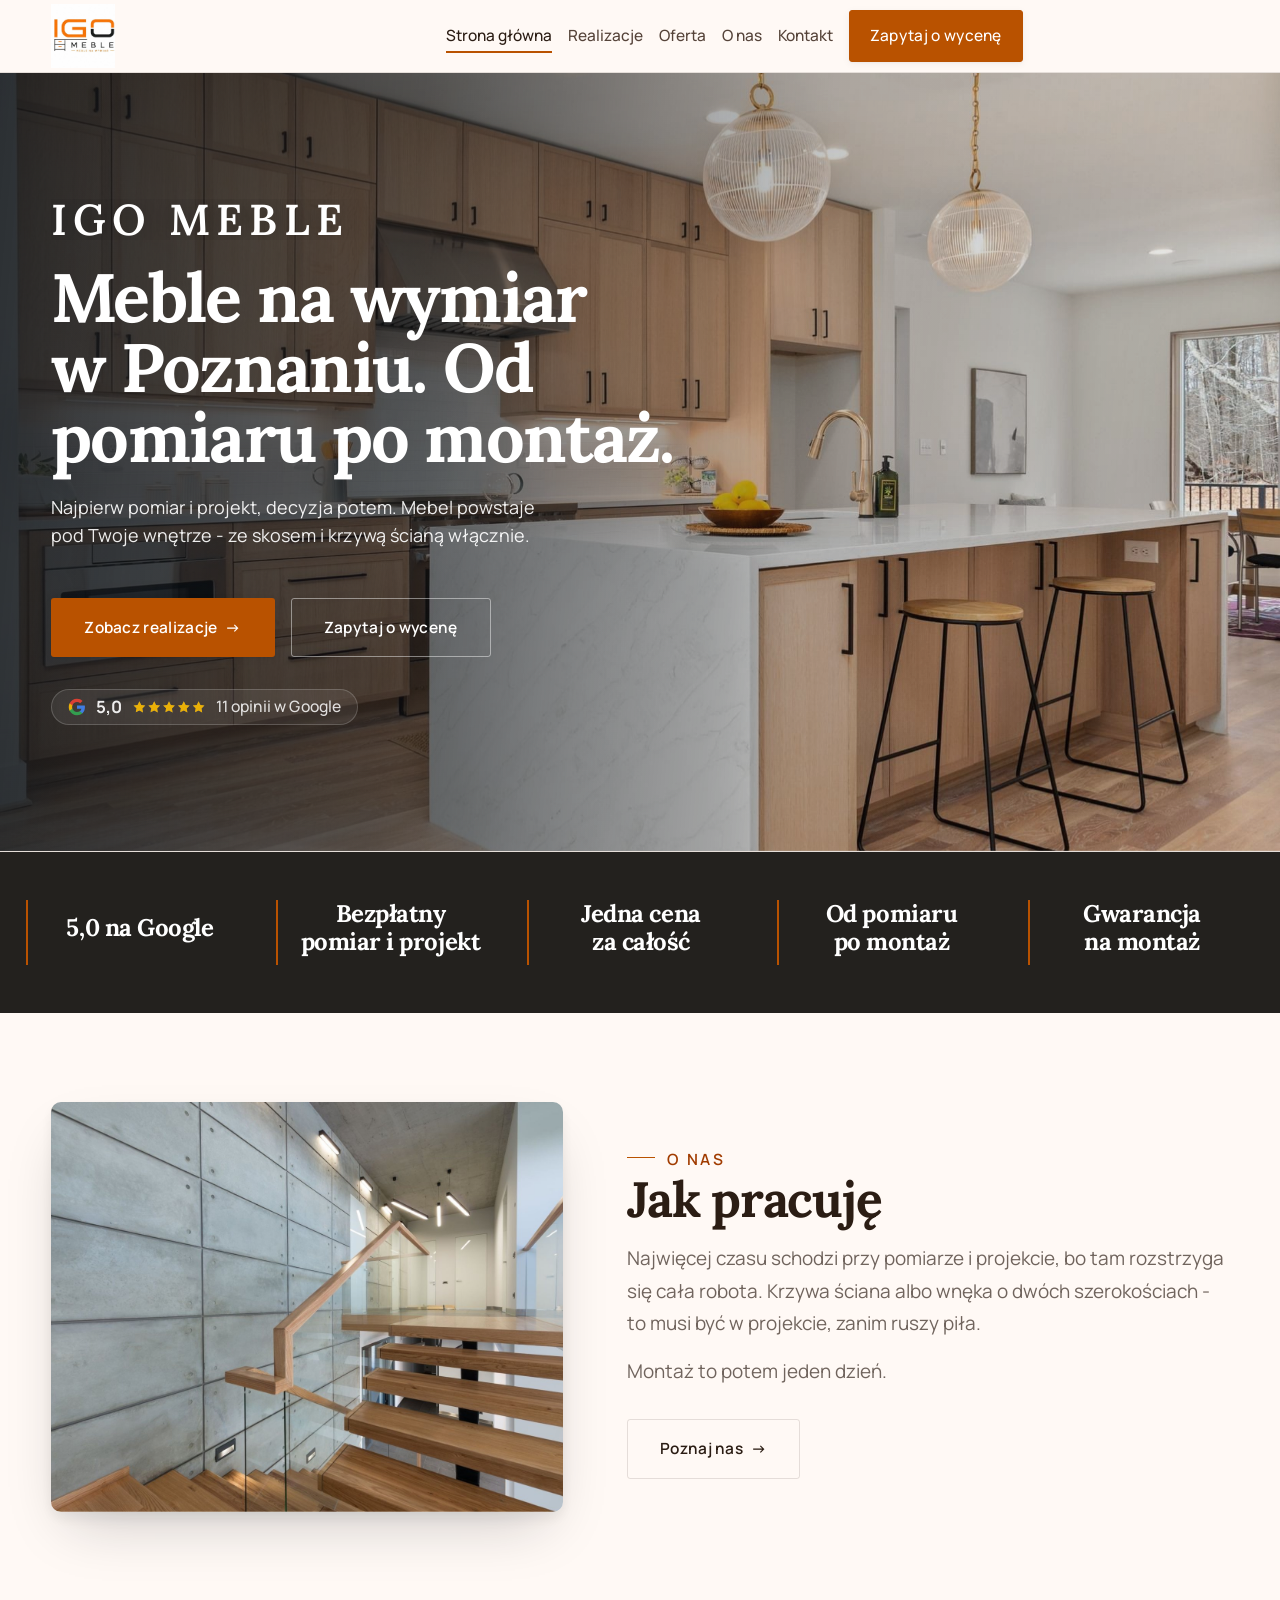
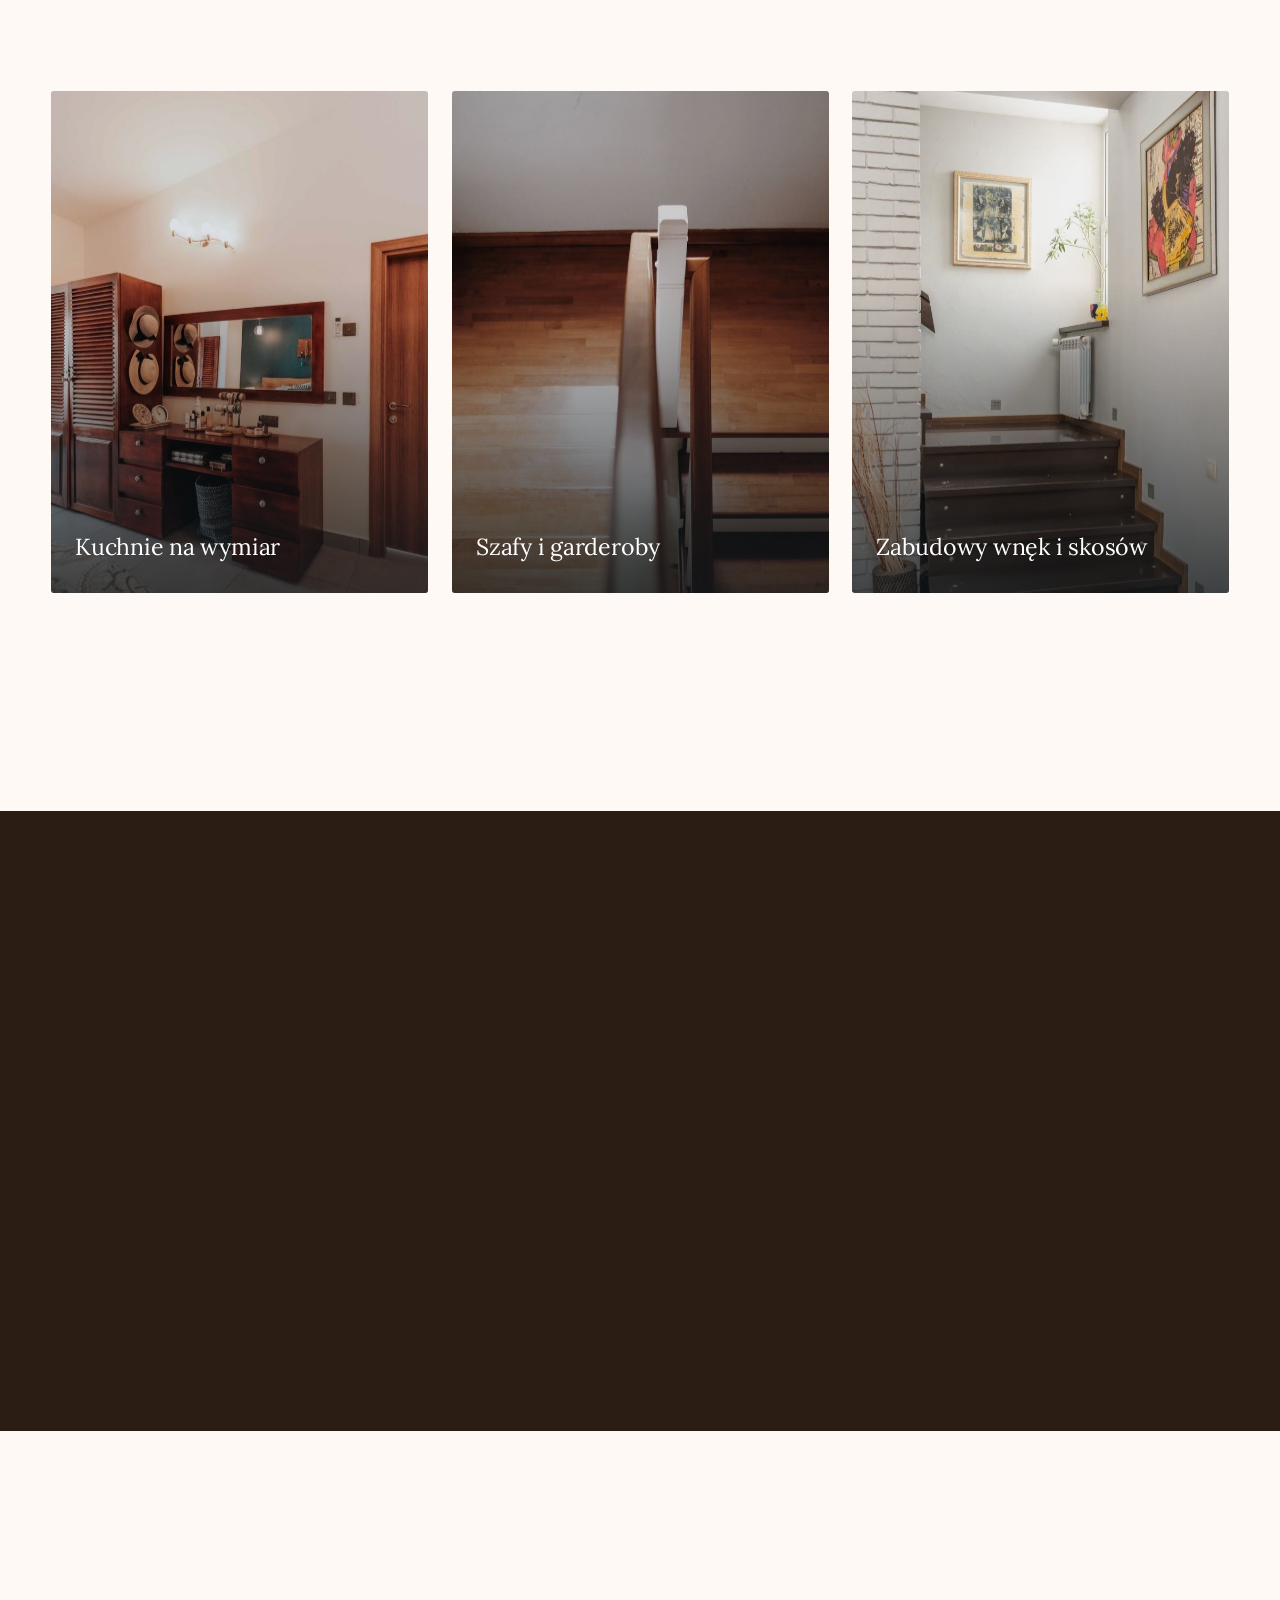
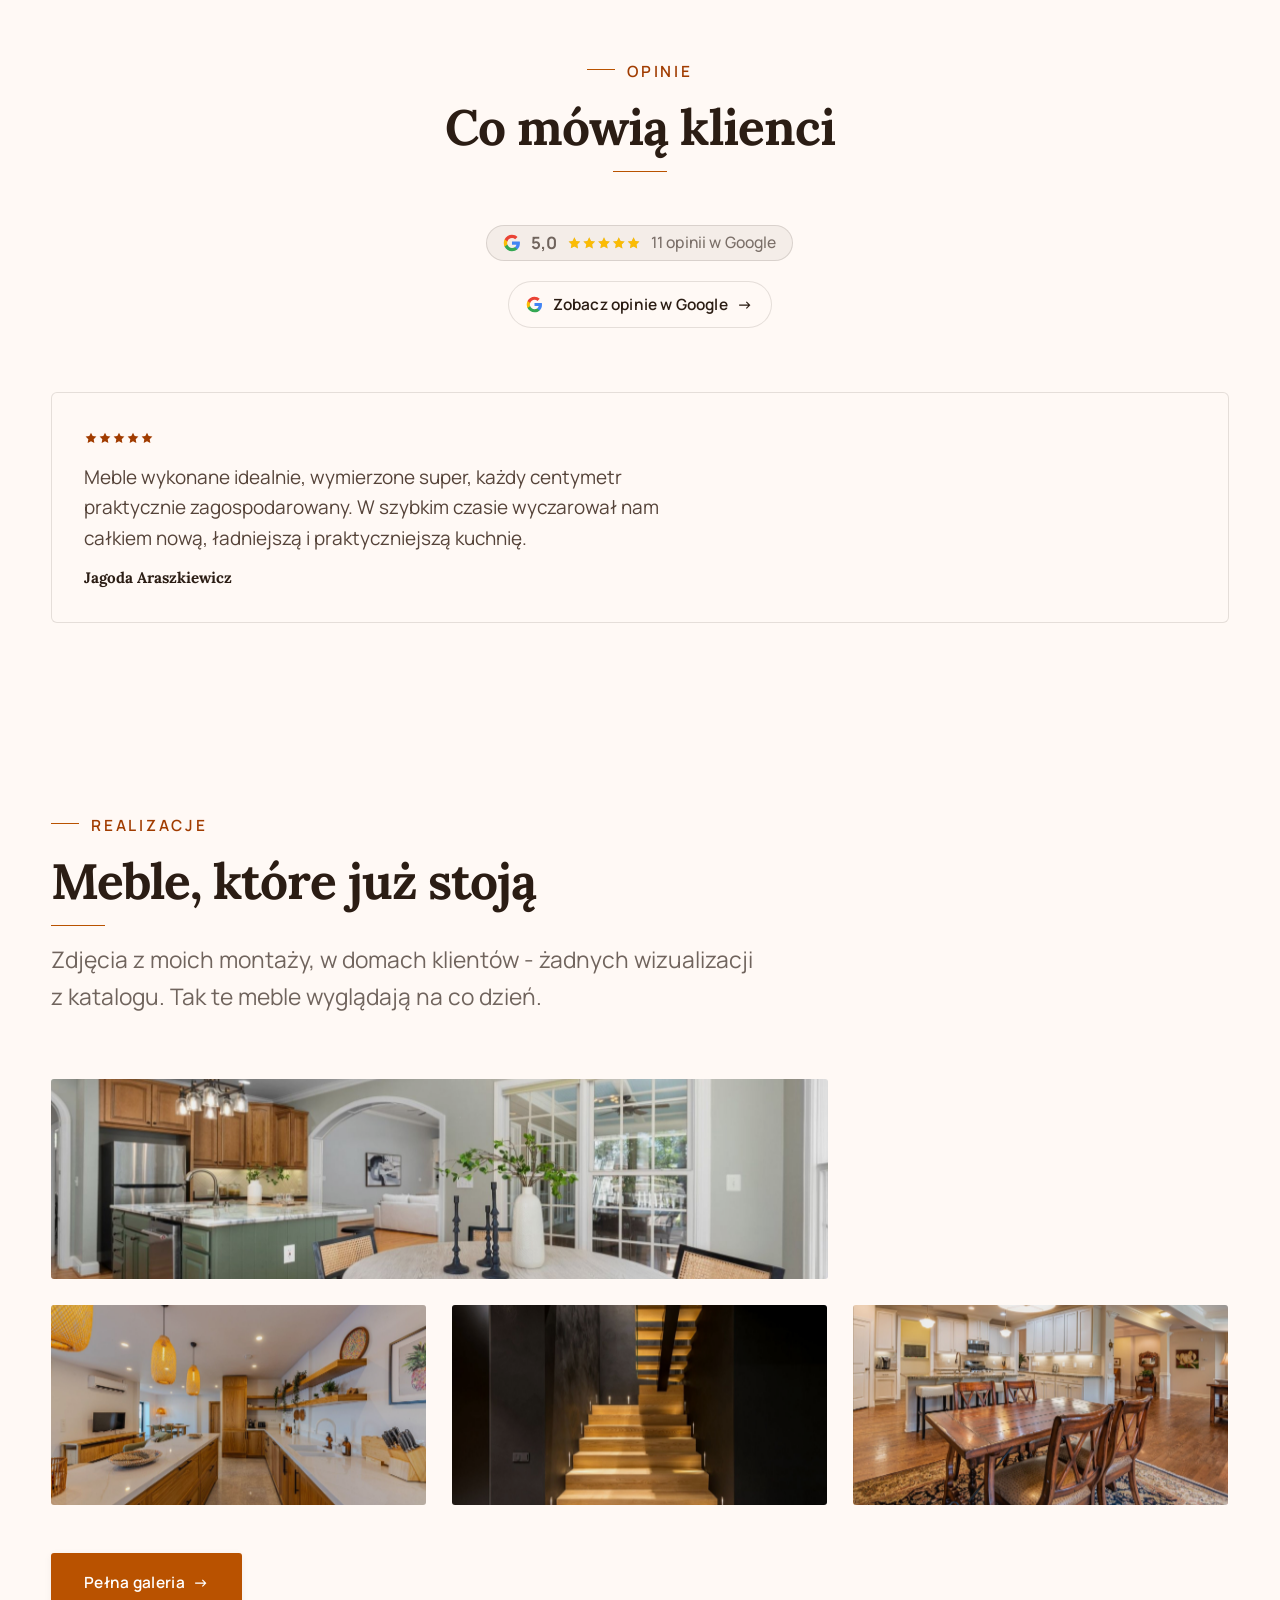
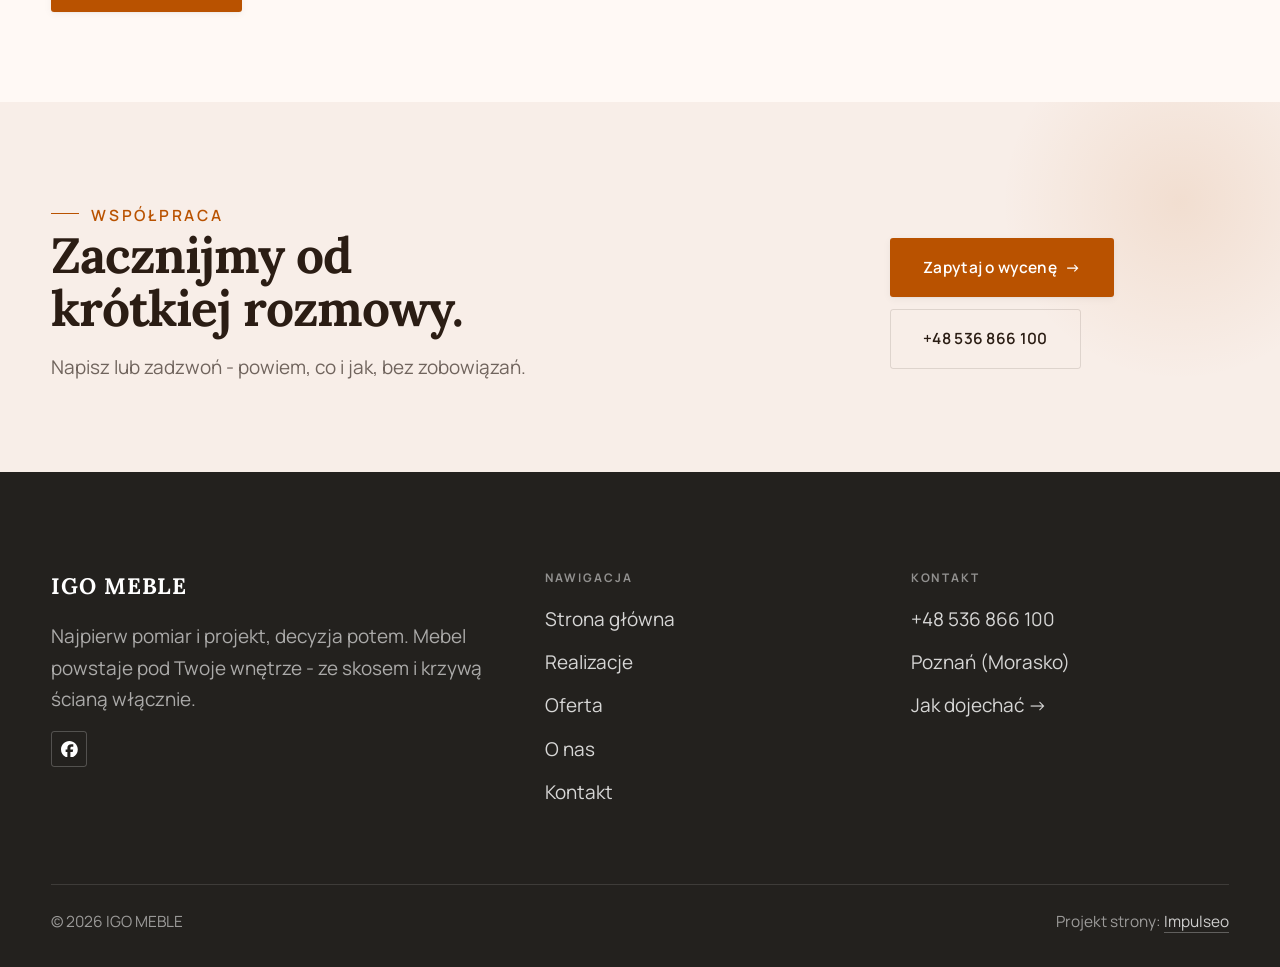
==== index.html @ de059fff "IGO MEBLE - demo strony" ====
<!DOCTYPE html>
<html lang="pl">
<head>
<meta charset="UTF-8">
<meta name="viewport" content="width=device-width, initial-scale=1.0">
<title>IGO MEBLE - stolarstwo i meble na wymiar</title>
<meta name="description" content="Meble na wymiar w Poznaniu: kuchnie, szafy i zabudowy pod Twoje wnętrze. Bezpłatny pomiar i projekt, jedna cena, montaż z gwarancją. Zadzwoń: +48 536 866 100.">
<link rel="canonical" href="https://kris20032.github.io/igo-meble/">
<meta name="robots" content="noindex, nofollow">
<meta property="og:type" content="website">
<meta property="og:locale" content="pl_PL">
<meta property="og:site_name" content="IGO MEBLE">
<meta property="og:title" content="IGO MEBLE - stolarstwo i meble na wymiar">
<meta property="og:description" content="Meble na wymiar w Poznaniu: kuchnie, szafy i zabudowy pod Twoje wnętrze. Bezpłatny pomiar i projekt, jedna cena, montaż z gwarancją. Zadzwoń: +48 536 866 100.">
<meta property="og:url" content="https://kris20032.github.io/igo-meble/">
<meta property="og:image" content="https://kris20032.github.io/igo-meble/img/og.jpg">
<meta property="og:image:width" content="1200">
<meta property="og:image:height" content="630">
<meta name="twitter:card" content="summary_large_image">
<script type="application/ld+json">{"@context": "https://schema.org", "@type": "HomeAndConstructionBusiness", "name": "IGO MEBLE", "url": "https://kris20032.github.io/igo-meble/", "telephone": "+48536866100", "image": "https://kris20032.github.io/igo-meble/img/og.jpg", "areaServed": "Poznań"}</script>
<link rel="preconnect" href="https://fonts.googleapis.com">
<link rel="preconnect" href="https://fonts.gstatic.com" crossorigin>
<link href="https://fonts.googleapis.com/css2?family=Lora:wght@500;600;700&family=Manrope:wght@400;500;600&display=swap" rel="stylesheet">
<link rel="stylesheet" href="assets/styles.css?v=eaff466c">
</head>
<body>

<header class="nav">
  <div class="wrap nav-inner">
    <a class="brand brand-has-logo" href="index.html"><img class="brand-logo" src="img/logo.jpg" alt="IGO MEBLE" width="713" height="720" decoding="async"></a>
    <nav class="nav-links">
      <a href="index.html" class="active" aria-current="page">Strona główna</a>
      <a href="realizacje.html">Realizacje</a>
      <a href="oferta.html">Oferta</a>
      <a href="o-nas.html">O nas</a>
      <a href="kontakt.html">Kontakt</a>
      <a href="kontakt.html" class="btn btn-accent">Zapytaj o wycenę</a>
    </nav>
    <button class="nav-toggle" aria-label="Menu"><span></span><span></span><span></span></button>
  </div>
</header>

<main>
<section class="hero-cine">
  <img src="img/hero.jpg" fetchpriority="high" data-rotate="img/g13.jpg|img/g14.jpg" alt="IGO MEBLE - Meble na wymiar w Poznaniu. Od pomiaru po montaż. " width="1880" height="1253">
  <div class="wrap">
    <div class="hero-copy">
      <div class="brandmark bm-l"><span class="bm-line"><span>IGO MEBLE</span></span></div>
      <h1>Meble na wymiar w Poznaniu. Od pomiaru po montaż. </h1>
      <p class="lead">Najpierw pomiar i projekt, decyzja potem. Mebel powstaje pod Twoje wnętrze - ze skosem i krzywą ścianą włącznie.</p>
      <div class="hero-actions">
        <a href="realizacje.html" class="btn btn-accent">Zobacz realizacje <span class="arr">→</span></a>
        <a href="kontakt.html" class="btn btn-ghost btn-on-dark">Zapytaj o wycenę</a>
      </div>
      <div style="margin-top:var(--space-6);color:#fff;font-weight:600;letter-spacing:.02em;opacity:.92"><span class="g-badge"><svg class="gb-ico" viewBox="0 0 24 24" width="18" height="18" aria-hidden="true"><path fill="#4285F4" d="M22.56 12.25c0-.78-.07-1.53-.2-2.25H12v4.26h5.92c-.26 1.37-1.04 2.53-2.21 3.31v2.77h3.57c2.08-1.92 3.28-4.74 3.28-8.09z"/><path fill="#34A853" d="M12 23c2.97 0 5.46-.98 7.28-2.66l-3.57-2.77c-.98.66-2.23 1.06-3.71 1.06-2.86 0-5.29-1.93-6.16-4.53H2.18v2.84C3.99 20.53 7.7 23 12 23z"/><path fill="#FBBC05" d="M5.84 14.09c-.22-.66-.35-1.36-.35-2.09s.13-1.43.35-2.09V7.07H2.18C1.43 8.55 1 10.22 1 12s.43 3.45 1.18 4.93l2.85-2.22.81-.62z"/><path fill="#EA4335" d="M12 5.38c1.62 0 3.06.56 4.21 1.64l3.15-3.15C17.45 2.09 14.97 1 12 1 7.7 1 3.99 3.47 2.18 7.07l3.66 2.84c.87-2.6 3.3-4.53 6.16-4.53z"/></svg><b class="gb-ocena">5,0</b><svg class="gb-stars" viewBox="0 0 90 18" width="74" height="14.8" aria-hidden="true"><g fill="currentColor" opacity=".26"><path transform="translate(0,0)" d="M9 1.6l2.2 4.46 4.92.72-3.56 3.47.84 4.9L9 12.74l-4.4 2.31.84-4.9L1.88 6.68l4.92-.72L9 1.6Z"/><path transform="translate(18,0)" d="M9 1.6l2.2 4.46 4.92.72-3.56 3.47.84 4.9L9 12.74l-4.4 2.31.84-4.9L1.88 6.68l4.92-.72L9 1.6Z"/><path transform="translate(36,0)" d="M9 1.6l2.2 4.46 4.92.72-3.56 3.47.84 4.9L9 12.74l-4.4 2.31.84-4.9L1.88 6.68l4.92-.72L9 1.6Z"/><path transform="translate(54,0)" d="M9 1.6l2.2 4.46 4.92.72-3.56 3.47.84 4.9L9 12.74l-4.4 2.31.84-4.9L1.88 6.68l4.92-.72L9 1.6Z"/><path transform="translate(72,0)" d="M9 1.6l2.2 4.46 4.92.72-3.56 3.47.84 4.9L9 12.74l-4.4 2.31.84-4.9L1.88 6.68l4.92-.72L9 1.6Z"/></g><clipPath id="gs1000"><rect x="0" y="0" width="90.0" height="18"/></clipPath><g fill="#FBBC04" clip-path="url(#gs1000)"><path transform="translate(0,0)" d="M9 1.6l2.2 4.46 4.92.72-3.56 3.47.84 4.9L9 12.74l-4.4 2.31.84-4.9L1.88 6.68l4.92-.72L9 1.6Z"/><path transform="translate(18,0)" d="M9 1.6l2.2 4.46 4.92.72-3.56 3.47.84 4.9L9 12.74l-4.4 2.31.84-4.9L1.88 6.68l4.92-.72L9 1.6Z"/><path transform="translate(36,0)" d="M9 1.6l2.2 4.46 4.92.72-3.56 3.47.84 4.9L9 12.74l-4.4 2.31.84-4.9L1.88 6.68l4.92-.72L9 1.6Z"/><path transform="translate(54,0)" d="M9 1.6l2.2 4.46 4.92.72-3.56 3.47.84 4.9L9 12.74l-4.4 2.31.84-4.9L1.88 6.68l4.92-.72L9 1.6Z"/><path transform="translate(72,0)" d="M9 1.6l2.2 4.46 4.92.72-3.56 3.47.84 4.9L9 12.74l-4.4 2.31.84-4.9L1.88 6.68l4.92-.72L9 1.6Z"/></g></svg><span class="gb-txt">11 opinii w Google</span></span></div>
    </div>
  </div>
</section>
<section class="strip n-5" style="padding-block:0">
  <div class="wrap">
    <div class="item reveal"><div class="k">5,0 na Google</div><div class="v"></div></div>
    <div class="item reveal"><div class="k">Bezpłatny pomiar i projekt</div><div class="v"></div></div>
    <div class="item reveal"><div class="k">Jedna cena za całość</div><div class="v"></div></div>
    <div class="item reveal"><div class="k">Od pomiaru po montaż</div><div class="v"></div></div>
    <div class="item reveal"><div class="k">Gwarancja na montaż</div><div class="v"></div></div>
  </div>
</section>
<section>
  <div class="wrap split">
    <div class="split-art reveal"><img src="img/g1.jpg" alt="IGO MEBLE - realizacja" loading="lazy" width="1600" height="1068" decoding="async"></div>
    <div class="split-copy reveal">
      <span class="eyebrow">O nas</span>
      <h2>Jak pracuję</h2>
      <p class="muted">Najwięcej czasu schodzi przy pomiarze i projekcie, bo tam rozstrzyga się cała robota. Krzywa ściana albo wnęka o dwóch szerokościach - to musi być w projekcie, zanim ruszy piła.</p>
      <p class="muted">Montaż to potem jeden dzień.</p>
      <a href="o-nas.html" class="btn btn-ghost">Poznaj nas <span class="arr">→</span></a>
    </div>
  </div>
</section>
<section class="gateways-band">
  <div class="wrap">
    <div class="gateways">
      <a href="oferta.html" class="gateway reveal"><img src="img/g2.jpg" alt="Kuchnie na wymiar" loading="lazy" width="1600" height="1067" decoding="async"><span class="g-ttl">Kuchnie na wymiar</span></a>
      <a href="oferta.html" class="gateway reveal"><img src="img/g3.jpg" alt="Szafy i garderoby" loading="lazy" width="1600" height="1066" decoding="async"><span class="g-ttl">Szafy i garderoby</span></a>
      <a href="oferta.html" class="gateway reveal"><img src="img/g4.jpg" alt="Zabudowy wnęk i skosów" loading="lazy" width="1600" height="1068" decoding="async"><span class="g-ttl">Zabudowy wnęk i skosów</span></a>
    </div>
  </div>
</section>
<section class="stopklatka" aria-hidden="true">
  <div class="stk-bg" style="background-image:url(img/g5.jpg)"></div>
</section>
<section class="opinie">
  <div class="wrap">
    <div class="head center reveal">
      <span class="eyebrow">Opinie</span>
      <h2>Co mówią klienci</h2>
    </div>
    <p class="op-meta reveal"><span class="g-badge"><svg class="gb-ico" viewBox="0 0 24 24" width="18" height="18" aria-hidden="true"><path fill="#4285F4" d="M22.56 12.25c0-.78-.07-1.53-.2-2.25H12v4.26h5.92c-.26 1.37-1.04 2.53-2.21 3.31v2.77h3.57c2.08-1.92 3.28-4.74 3.28-8.09z"/><path fill="#34A853" d="M12 23c2.97 0 5.46-.98 7.28-2.66l-3.57-2.77c-.98.66-2.23 1.06-3.71 1.06-2.86 0-5.29-1.93-6.16-4.53H2.18v2.84C3.99 20.53 7.7 23 12 23z"/><path fill="#FBBC05" d="M5.84 14.09c-.22-.66-.35-1.36-.35-2.09s.13-1.43.35-2.09V7.07H2.18C1.43 8.55 1 10.22 1 12s.43 3.45 1.18 4.93l2.85-2.22.81-.62z"/><path fill="#EA4335" d="M12 5.38c1.62 0 3.06.56 4.21 1.64l3.15-3.15C17.45 2.09 14.97 1 12 1 7.7 1 3.99 3.47 2.18 7.07l3.66 2.84c.87-2.6 3.3-4.53 6.16-4.53z"/></svg><b class="gb-ocena">5,0</b><svg class="gb-stars" viewBox="0 0 90 18" width="74" height="14.8" aria-hidden="true"><g fill="currentColor" opacity=".26"><path transform="translate(0,0)" d="M9 1.6l2.2 4.46 4.92.72-3.56 3.47.84 4.9L9 12.74l-4.4 2.31.84-4.9L1.88 6.68l4.92-.72L9 1.6Z"/><path transform="translate(18,0)" d="M9 1.6l2.2 4.46 4.92.72-3.56 3.47.84 4.9L9 12.74l-4.4 2.31.84-4.9L1.88 6.68l4.92-.72L9 1.6Z"/><path transform="translate(36,0)" d="M9 1.6l2.2 4.46 4.92.72-3.56 3.47.84 4.9L9 12.74l-4.4 2.31.84-4.9L1.88 6.68l4.92-.72L9 1.6Z"/><path transform="translate(54,0)" d="M9 1.6l2.2 4.46 4.92.72-3.56 3.47.84 4.9L9 12.74l-4.4 2.31.84-4.9L1.88 6.68l4.92-.72L9 1.6Z"/><path transform="translate(72,0)" d="M9 1.6l2.2 4.46 4.92.72-3.56 3.47.84 4.9L9 12.74l-4.4 2.31.84-4.9L1.88 6.68l4.92-.72L9 1.6Z"/></g><clipPath id="gs1000"><rect x="0" y="0" width="90.0" height="18"/></clipPath><g fill="#FBBC04" clip-path="url(#gs1000)"><path transform="translate(0,0)" d="M9 1.6l2.2 4.46 4.92.72-3.56 3.47.84 4.9L9 12.74l-4.4 2.31.84-4.9L1.88 6.68l4.92-.72L9 1.6Z"/><path transform="translate(18,0)" d="M9 1.6l2.2 4.46 4.92.72-3.56 3.47.84 4.9L9 12.74l-4.4 2.31.84-4.9L1.88 6.68l4.92-.72L9 1.6Z"/><path transform="translate(36,0)" d="M9 1.6l2.2 4.46 4.92.72-3.56 3.47.84 4.9L9 12.74l-4.4 2.31.84-4.9L1.88 6.68l4.92-.72L9 1.6Z"/><path transform="translate(54,0)" d="M9 1.6l2.2 4.46 4.92.72-3.56 3.47.84 4.9L9 12.74l-4.4 2.31.84-4.9L1.88 6.68l4.92-.72L9 1.6Z"/><path transform="translate(72,0)" d="M9 1.6l2.2 4.46 4.92.72-3.56 3.47.84 4.9L9 12.74l-4.4 2.31.84-4.9L1.88 6.68l4.92-.72L9 1.6Z"/></g></svg><span class="gb-txt">11 opinii w Google</span></span></p>
    <p class="op-meta reveal"><a class="op-google" href="https://maps.google.com/?cid=7814361451838153929" target="_blank" rel="noopener"><svg class="op-g-ico" viewBox="0 0 24 24" width="17" height="17" aria-hidden="true"><path fill="#4285F4" d="M22.56 12.25c0-.78-.07-1.53-.2-2.25H12v4.26h5.92c-.26 1.37-1.04 2.53-2.21 3.31v2.77h3.57c2.08-1.92 3.28-4.74 3.28-8.09z"/><path fill="#34A853" d="M12 23c2.97 0 5.46-.98 7.28-2.66l-3.57-2.77c-.98.66-2.23 1.06-3.71 1.06-2.86 0-5.29-1.93-6.16-4.53H2.18v2.84C3.99 20.53 7.7 23 12 23z"/><path fill="#FBBC05" d="M5.84 14.09c-.22-.66-.35-1.36-.35-2.09s.13-1.43.35-2.09V7.07H2.18C1.43 8.55 1 10.22 1 12s.43 3.45 1.18 4.93l2.85-2.22.81-.62z"/><path fill="#EA4335" d="M12 5.38c1.62 0 3.06.56 4.21 1.64l3.15-3.15C17.45 2.09 14.97 1 12 1 7.7 1 3.99 3.47 2.18 7.07l3.66 2.84c.87-2.6 3.3-4.53 6.16-4.53z"/></svg><span>Zobacz opinie w Google</span><span class="arr">→</span></a></p>
    <div class="opinie-grid">
      <figure class="op-card reveal"><span class="op-star"><svg class="ico-star" width="14" height="14" viewBox="0 0 24 24" style="vertical-align:-2px" aria-hidden="true"><path d="M12 2.8l2.85 5.8 6.4.93-4.63 4.5 1.1 6.37L12 17.4l-5.72 3 1.1-6.37-4.63-4.5 6.4-.93L12 2.8Z" fill="currentColor"/></svg><svg class="ico-star" width="14" height="14" viewBox="0 0 24 24" style="vertical-align:-2px" aria-hidden="true"><path d="M12 2.8l2.85 5.8 6.4.93-4.63 4.5 1.1 6.37L12 17.4l-5.72 3 1.1-6.37-4.63-4.5 6.4-.93L12 2.8Z" fill="currentColor"/></svg><svg class="ico-star" width="14" height="14" viewBox="0 0 24 24" style="vertical-align:-2px" aria-hidden="true"><path d="M12 2.8l2.85 5.8 6.4.93-4.63 4.5 1.1 6.37L12 17.4l-5.72 3 1.1-6.37-4.63-4.5 6.4-.93L12 2.8Z" fill="currentColor"/></svg><svg class="ico-star" width="14" height="14" viewBox="0 0 24 24" style="vertical-align:-2px" aria-hidden="true"><path d="M12 2.8l2.85 5.8 6.4.93-4.63 4.5 1.1 6.37L12 17.4l-5.72 3 1.1-6.37-4.63-4.5 6.4-.93L12 2.8Z" fill="currentColor"/></svg><svg class="ico-star" width="14" height="14" viewBox="0 0 24 24" style="vertical-align:-2px" aria-hidden="true"><path d="M12 2.8l2.85 5.8 6.4.93-4.63 4.5 1.1 6.37L12 17.4l-5.72 3 1.1-6.37-4.63-4.5 6.4-.93L12 2.8Z" fill="currentColor"/></svg></span><blockquote>Meble wykonane idealnie, wymierzone super, każdy centymetr praktycznie zagospodarowany. W szybkim czasie wyczarował nam całkiem nową, ładniejszą i praktyczniejszą kuchnię.</blockquote><span class="op-autor">Jagoda Araszkiewicz</span></figure>
    </div>
  </div>
</section>
<section>
  <div class="wrap">
    <div class="head reveal">
      <span class="eyebrow">Realizacje</span>
      <h2>Meble, które już stoją</h2>
      <p>Zdjęcia z moich montaży, w domach klientów - żadnych wizualizacji z katalogu. Tak te meble wyglądają na co dzień.</p>
    </div>
    <div class="gallery">
      <div class="tile t-two3 reveal"><img src="img/g6.jpg" alt="IGO MEBLE" loading="lazy" width="1600" height="1066" decoding="async"></div>
      <div class="tile t-third reveal"><img src="img/g7.jpg" alt="IGO MEBLE" loading="lazy" width="1600" height="1068" decoding="async"></div>
      <div class="tile t-third reveal"><img src="img/g8.jpg" alt="IGO MEBLE" loading="lazy" width="1600" height="1066" decoding="async"></div>
      <div class="tile t-third reveal"><img src="img/g9.jpg" alt="IGO MEBLE" loading="lazy" width="1600" height="1068" decoding="async"></div>
      <div class="tile t-third reveal"><img src="img/g10.jpg" alt="IGO MEBLE" loading="lazy" width="1600" height="1066" decoding="async"></div>
    </div>
    <div style="margin-top:var(--space-7)" class="reveal"><a href="realizacje.html" class="btn btn-accent">Pełna galeria <span class="arr">→</span></a></div>
  </div>
</section>
<section class="cta">
  <div class="wrap">
    <div class="reveal">
      <span class="eyebrow">Współpraca</span>
      <h2>Zacznijmy od krótkiej rozmowy.</h2>
      <p>Napisz lub zadzwoń - powiem, co i jak, bez zobowiązań.</p>
    </div>
    <div class="cta-actions reveal">
      <a href="kontakt.html" class="btn btn-light">Zapytaj o wycenę <span class="arr">→</span></a>
      <a href="tel:+48536866100" class="btn btn-ghost btn-ghost-cta">+48 536 866 100</a>
    </div>
  </div>
</section>
</main>

<footer>
  <div class="wrap">
    <div class="foot-grid">
      <div class="foot-brand">
        <div class="name">IGO MEBLE</div>
        <p>Najpierw pomiar i projekt, decyzja potem. Mebel powstaje pod Twoje wnętrze - ze skosem i krzywą ścianą włącznie.</p>
              <div class="foot-soc">
          <a class="soc" href="https://www.facebook.com/p/IGO-MEBLE-61555131394559/" target="_blank" rel="noopener" aria-label="Facebook - IGO MEBLE"><svg viewBox="0 0 24 24" aria-hidden="true" focusable="false"><path d="M9.101 23.691v-7.98H6.627v-3.667h2.474v-1.58c0-4.085 1.848-5.978 5.858-5.978.401 0 .955.042 1.468.103a8.68 8.68 0 0 1 1.141.195v3.325a8.623 8.623 0 0 0-.653-.036 26.805 26.805 0 0 0-.733-.009c-.707 0-1.259.096-1.675.309a1.686 1.686 0 0 0-.679.622c-.258.42-.374.995-.374 1.752v1.297h3.919l-.386 2.103-.287 1.564h-3.246v8.245C19.396 23.238 24 18.179 24 12.044c0-6.627-5.373-12-12-12s-12 5.373-12 12c0 5.628 3.874 10.35 9.101 11.647Z" fill="currentColor"/></svg></a>
        </div>
      </div>
      <div class="foot-col">
        <h4>Nawigacja</h4>
        <a href="index.html">Strona główna</a>
        <a href="realizacje.html">Realizacje</a>
        <a href="oferta.html">Oferta</a>
        <a href="o-nas.html">O nas</a>
        <a href="kontakt.html">Kontakt</a>
      </div>
      <div class="foot-col">
        <h4>Kontakt</h4>
        <a href="tel:+48536866100">+48 536 866 100</a>
        <p>Poznań (Morasko)</p>
        <a href="https://maps.google.com/?cid=7814361451838153929" target="_blank" rel="noopener">Jak dojechać →</a>
      </div>
    </div>
    <div class="foot-bot">
      <span>© 2026 IGO MEBLE</span>
      <span>Projekt strony: <a class="foot-credit" href="https://impulseo.pl" target="_blank" rel="noopener">Impulseo</a></span>
    </div>
  </div>
</footer>
<div class="sticky-reserve"><a class="sr-book" href="kontakt.html">Zapytaj o wycenę</a><a class="sr-call" href="tel:+48536866100" aria-label="Zadzwoń"><svg class="ico-tel" width="16" height="16" viewBox="0 0 24 24" fill="none" aria-hidden="true"><path d="M6.6 10.8a15.5 15.5 0 0 0 6.6 6.6l2.2-2.2a1 1 0 0 1 1-.24 11.4 11.4 0 0 0 3.6.58 1 1 0 0 1 1 1V20a1 1 0 0 1-1 1A17 17 0 0 1 3 4a1 1 0 0 1 1-1h3.5a1 1 0 0 1 1 1c0 1.25.2 2.46.58 3.6a1 1 0 0 1-.25 1l-2.23 2.2Z" fill="currentColor"/></svg></a></div>
<div class="demo-wazne" data-do="2026-08-20" data-cykl="3" hidden><svg class="dw-ico" width="13" height="13" viewBox="0 0 24 24" fill="none" aria-hidden="true"><circle cx="12" cy="12" r="8.6" stroke="currentColor" stroke-width="1.8"/><path d="M12 7.2V12l3.3 2" stroke="currentColor" stroke-width="1.8" stroke-linecap="round"/></svg><span class="dw-txt"></span></div>

<script src="assets/main.js"></script>
</body>
</html>
---- assets/styles.css ----
/* ============================================================
   STOLBASZ — premium, architektoniczny B2B fit-out
   Jasna paleta, zero brązu. System wg premium-web-craft.
   Projekt strony: Impulseo (impulseo.pl)
   ============================================================ */

:root{
  /* PALETA — jasna, architektoniczna, chłodna */
  --paper:#F3F1EC;          /* główne tło */
  --paper-2:#E6E3DB;        /* sekcje alternatywne (chłodny jasny szary) */
  --paper-3:#E6E3DB;        /* delikatne wypełnienia */
  --ink:#23211E;            /* tekst główny — chłodny grafit */
  --ink-soft:#43403A;       /* nagłówki drugorzędne */
  --muted:#87837A;          /* tekst poboczny */
  --line:rgba(35,33,30,.12);/* hairline */
  --accent:#8A6B3C;         /* stonowany petrol-slate — jedyny akcent */
  --accent-d:#6E5430;
  --accent-soft:rgba(138,107,60,.10);
  --dark:#23211E;           /* sekcje ciemne (stopka/CTA) */

  /* HOVER ZDJĘĆ — JEDEN standard dla całego silnika (decyzja K. 04.08.2026, artefakt z wariantami).
     AKTUALNE (K.+Szymon 09.08.2026, wybór z artefaktu 6 wariantów): zoom 1.05 przy 1.4s -
     przy tak długim czasie mocniejszy kadr NIE skacze, tylko „oddycha". Poprzedni standard
     (1.02 / .55s z 04.08) odbierany jako dynamiczny i szybki.
     Spoczynek lekko przygaszony, ale TYLKO tam, gdzie jest mysz (@media hover:hover) —
     na telefonie zdjęcia zostają w pełnej jasności. */
  --img-zoom:1.05;                   /* K.+Szymon 09.08: wariant F z artefaktu porównawczego */
  --img-rest:brightness(.95) saturate(.99);
  --img-hot:brightness(1.06) saturate(1.05);
  --img-dur:1.4s;                    /* K.+Szymon 09.08 (wariant F): powoli = elegancko */
  --img-ease:cubic-bezier(.16,.84,.44,1);  /* miękki ogon, efekt „oddychania" */

  /* ODSTĘPY — skala 4/8 */
  --space-1:4px; --space-2:8px; --space-3:12px; --space-4:16px; --space-5:24px;
  --space-6:32px; --space-7:48px; --space-8:64px; --space-9:96px; --space-10:128px;

  /* TYPOGRAFIA — fluid clamp() (skala podbita 16.07.2026: większe, czytelniejsze litery — uwaga Adama) */
  --text-sm:clamp(.9rem,.87rem + .12vw,1rem);
  --text-base:clamp(1.08rem,1.04rem + .18vw,1.2rem);
  --text-lg:clamp(1.24rem,1.15rem + .34vw,1.44rem);
  --text-h3:clamp(1.34rem,1.22rem + .55vw,1.66rem);
  --text-h2:clamp(2.1rem,1.66rem + 2.1vw,3.1rem);
  --text-h1:clamp(2.9rem,2.1rem + 4vw,5.1rem);

  /* PROMIENIE — architektoniczne, raczej ostre */
  --r-sm:3px; --r-md:6px; --r-lg:10px;

  /* RUCH */
  --ease:cubic-bezier(.25,.46,.45,.94); --dur:.24s;

  /* CIENIE — miękkie, warstwowe */
  --sh-sm:0 1px 2px rgba(16,24,32,.04), 0 2px 8px rgba(16,24,32,.05);
  --sh-md:0 2px 6px rgba(16,24,32,.05), 0 12px 28px -8px rgba(16,24,32,.12);
  --sh-lg:0 6px 14px rgba(16,24,32,.07), 0 26px 56px -18px rgba(16,24,32,.22);

  --hairline:1px solid var(--line);

  --font-display:'Lora',serif;
  --font-body:'Manrope',sans-serif;
}

*{box-sizing:border-box;margin:0;padding:0}
html{scroll-behavior:smooth}
body{
  font-family:var(--font-body);
  font-size:var(--text-base);
  line-height:1.65;
  color:var(--ink);
  background:var(--paper);
  -webkit-font-smoothing:antialiased;
  text-rendering:optimizeLegibility;
}
img{max-width:100%;height:auto;display:block}  /* height:auto = width/height z atrybutów trzyma proporcje (TOP#12) */
a{color:inherit;text-decoration:none}

.wrap{width:min(92%,1180px);margin-inline:auto}
section{padding-block:clamp(52px,6.5vw,96px)}

h1,h2,h3{font-family:var(--font-display);font-weight:700;line-height:1.08;letter-spacing:-.02em;color:var(--ink)}
h1{font-size:var(--text-h1);letter-spacing:-.035em}
h2{font-size:var(--text-h2);letter-spacing:-.025em}
h3{font-size:var(--text-h3)}
/* MIARA — długość wiersza. WCAG 2.2 SC 1.4.8: max 80 znaków; Butterick: 45–90.
   68ch daje realnie 72–78 znaków polskiego tekstu, czyli z zapasem pod granicą.
   Wcześniej limit miał TYLKO <p> — <li>, <blockquote> i <dd> nie miały żadnego,
   i to jedyny powód, dla którego 23 bloki na dwóch oddanych stronach jadą po
   83–106 znaków w wierszu (pomiar 07.08.2026, bramka `miara`).
   ⚠️ Listy i definicje ograniczamy TYLKO bez klasy: `ul`/`ol` z klasą to u nas
   układ (siatki kafli, menu), a nie tekst ciągły — tam miarę wyznacza układ. */
/* 60ch, nie 68ch (K. 10.08): po zmianie fontów na węższe kroje (DM Sans i spółka)
   w 68ch mieściło się ~90 znaków - bramka pikselowa słusznie zgłaszała przekroczenie
   granicy 80. Pomiar na żywej przeglądarce: 60ch = 90 znaków, 53ch = ~78 znaków, czyli normę WCAG 1.4.8. */
:root{ --miara:53ch }
p{max-width:min(100%,var(--miara))}
blockquote,
ul:not([class])>li, ol:not([class])>li,
dl:not([class])>dd{max-width:min(100%,var(--miara))}

/* ⚠️ Świadomie BEZ wyjątku `.tile p,.card p,.svc p{max-width:none}`, choć nasuwa się sam:
   te akapity BYŁY już ograniczone (stare `p{max-width:65ch}`), więc „wyjątek" nie odblokowałby
   niczego nowego — tylko ROZLUŹNIŁ stan sprzed zmiany na wszystkich demach naraz.
   `figcaption` żadna z reguł wyżej nie dotyczy, więc też nie potrzebuje zwolnienia. */

/* ŁAMANIE. `balance` wyrównuje długości wierszy w nagłówku, `pretty` pilnuje ostatniego
   wiersza akapitu, żeby nie został w nim jeden wyraz. Obsługiwane od Chrome 117 /
   Safari 17.5; starsze przeglądarki po prostu ignorują tę własność.
   `text-wrap:pretty` nie występowało dotąd ANI RAZ w silniku ani w repo klientów. */
h1,h2,h3,.lead,.lede{text-wrap:balance}
p,li,blockquote,dd{text-wrap:pretty}

.eyebrow{
  font-family:var(--font-body);
  font-size:var(--text-sm);
  font-weight:600;
  letter-spacing:.18em;
  text-transform:uppercase;
  color:var(--accent);
  display:inline-flex;align-items:center;gap:var(--space-3);
}
/* flex:none + margin-top = kreska trzyma się PIERWSZEJ linii. Wcześniej align-items:center
   centrowało ją względem całego bloku i przy zawinięciu (długi kicker typu
   „…WNĘTRZ · LESZNO · OD 2019") druga linia lądowała z brzydkim wcięciem. */
.eyebrow{align-items:flex-start}
.eyebrow>*,.eyebrow{text-wrap:balance}   /* dlugi kicker lamal sie na sierote typu samo „2019" w drugiej linii */
.eyebrow::before{content:"";width:28px;height:1px;background:var(--accent);display:inline-block;flex:none;margin-top:.62em}

.muted{color:var(--muted)}
.lead{font-size:var(--text-lg);line-height:1.55;color:var(--ink-soft);max-width:50ch}

/* ---------- BUTTONS ---------- */
.btn{
  display:inline-flex;align-items:center;gap:var(--space-2);
  font-weight:600;font-size:var(--text-sm);letter-spacing:.02em;
  padding:var(--space-4) var(--space-6);
  border-radius:var(--r-sm);
  transition:transform var(--dur) var(--ease),box-shadow var(--dur) var(--ease),background var(--dur) var(--ease);
  cursor:pointer;border:1px solid transparent;
}
.btn-accent{background:var(--accent);color:#fff;box-shadow:var(--sh-sm)}
.btn-accent:hover{background:var(--accent-d);transform:translateY(-2px);box-shadow:var(--sh-md)}
.btn-accent:active{transform:translateY(0);box-shadow:var(--sh-sm)}
.btn-ghost{background:transparent;color:var(--ink);border-color:var(--line)}
.btn-ghost:hover{border-color:var(--accent);color:var(--accent);transform:translateY(-2px)}
.btn-light{background:#fff;color:var(--ink);box-shadow:var(--sh-sm)}
.btn-light:hover{transform:translateY(-2px);box-shadow:var(--sh-md)}
.btn .arr{transition:transform var(--dur) var(--ease)}
.btn:hover .arr{transform:translateX(4px)}

/* ---------- NAV ---------- */
.nav{
  position:sticky;top:0;z-index:50;
  background:color-mix(in srgb,var(--paper) 88%,transparent);
  backdrop-filter:saturate(140%) blur(10px);
  border-bottom:var(--hairline);
}
.nav-inner{display:flex;align-items:center;justify-content:space-between;gap:var(--space-5);height:72px}
/* ANTY-NACHODZENIE (K. 05.08.2026): długa nazwa firmy + przycisk z pełnym numerem nie mieściły się w pasku
   i flex ściskał linki PONIŻEJ ich treści - "Kontakt" wchodził na ramkę "Zadzwoń +48 ...". Teraz ustępuje
   nazwa marki (skrót wielokropkiem), a menu i przycisk nigdy się nie kurczą ani nie zachodzą na siebie. */
.brand{display:flex;flex-direction:column;line-height:1;min-width:0;flex:0 1 auto}
.brand .name{font-family:var(--font-display);font-weight:800;font-size:1.35rem;letter-spacing:.04em;white-space:nowrap;overflow:hidden;text-overflow:ellipsis}
.brand .sub{font-size:.62rem;letter-spacing:.34em;text-transform:uppercase;color:var(--muted);margin-top:5px;white-space:nowrap;overflow:hidden;text-overflow:ellipsis}
.nav-links{display:flex;align-items:center;gap:var(--space-6);flex:0 0 auto}
.nav-links a{font-size:var(--text-sm);font-weight:500;color:var(--ink-soft);position:relative;padding-block:4px;white-space:nowrap;transition:color var(--dur) var(--ease)}
.nav-links a::after{content:"";position:absolute;left:0;bottom:0;width:0;height:1.5px;background:var(--accent);transition:width var(--dur) var(--ease)}
.nav-links a:hover,.nav-links a.active{color:var(--ink)}
.nav-links a:hover::after,.nav-links a.active::after{width:100%}
.nav-links .btn{padding:var(--space-2) var(--space-5)}
/* przyciski w nav: właściwy kolor (przebij .nav-links a) + bez podkreślenia */
.nav-links a.btn-accent{color:#fff}
.nav-links a.btn-ghost,.nav-links a.btn-light{color:var(--ink)}
/* CTA w pasku: NIE podkreślenie spod linków menu, ale ten sam przelatujący błysk,
   co na wszystkich innych przyciskach (zgłoszenie K. 13.08.2026 - „na hero jest efekt
   światła przechodzącego przez przycisk, na navbarze go nie ma, a mają być identyczne").
   Reguła `.nav-links a::after` jest silniejsza od `.btn::after`, więc trzeba jej
   geometrię wyzerować i wpisać połysk z nazwy - samo `display:none` gasiło efekt. */
.nav-links a.btn::after{
  display:block;content:"";position:absolute;inset:0;z-index:-1;pointer-events:none;
  inset:0;width:auto;height:auto;border-radius:inherit;   /* kasuje geometrię podkreślenia (width:0;height:1.5px) */
  background:linear-gradient(100deg,transparent 32%,rgba(255,255,255,.20) 50%,transparent 68%);
  translate:-120% 0}
@media (prefers-reduced-motion:no-preference){
  .nav-links a.btn:hover::after{translate:120% 0;transition:translate .75s var(--mt-ease,cubic-bezier(.16,.84,.44,1))}
}
.nav-toggle{display:none;background:none;border:none;cursor:pointer;flex-direction:column;gap:5px;padding:8px}
.nav-toggle span{width:24px;height:2px;background:var(--ink);transition:var(--dur)}
/* Ciasny zakres MIĘDZY menu mobilnym a pełnym pulpitem: zbijamy odstępy i nazwę marki,
   żeby wszystko zmieściło się naturalnie, zanim w ogóle dojdzie do skracania wielokropkiem. */
@media(max-width:1280px) and (min-width:921px){
  .nav-links{gap:var(--space-4)}
  .nav-links .btn{padding:var(--space-2) var(--space-4)}
  .brand .name{font-size:1.15rem}
}

/* ---------- HERO (split) ---------- */
.hero{position:relative;overflow:hidden;border-bottom:var(--hairline)}
.hero-grid{display:grid;grid-template-columns:1.05fr .95fr;gap:clamp(24px,4vw,60px);align-items:center;
  padding-block:clamp(36px,4.5vw,64px)}
.hero-copy .eyebrow{margin-bottom:var(--space-5)}
.hero-copy h1{margin-bottom:var(--space-5)}
.hero-copy .lead{margin-bottom:var(--space-7)}
.hero-actions{display:flex;flex-wrap:wrap;gap:var(--space-4)}
.hero-art{position:relative;aspect-ratio:4/3;border-radius:var(--r-lg);overflow:hidden;box-shadow:var(--sh-lg)}
.hero-art img{width:100%;height:100%;object-fit:cover}
.hero-art::after{content:"";position:absolute;inset:0;background:linear-gradient(180deg,transparent 55%,rgba(18,24,28,.28))}
.hero-badge{position:absolute;left:var(--space-5);bottom:var(--space-5);z-index:2;
  background:rgba(252,252,251,.94);backdrop-filter:blur(4px);
  border-radius:var(--r-md);padding:var(--space-4) var(--space-5);box-shadow:var(--sh-md);max-width:78%}
.hero-badge strong{display:block;font-family:var(--font-display);font-size:1rem;letter-spacing:-.01em}
.hero-badge span{font-size:var(--text-sm);color:var(--muted)}

/* ---------- HERO duży / kinowy (strona główna) ---------- */
.hero-cine{position:relative;min-height:clamp(560px,82vh,840px);min-height:clamp(560px,82svh,840px);display:flex;align-items:center;overflow:hidden;border-bottom:var(--hairline)}
.hero-cine>img{position:absolute;inset:0;width:100%;height:100%;object-fit:cover;z-index:0}
.hero-cine::after{content:"";position:absolute;inset:0;z-index:1;
  background:linear-gradient(95deg,rgba(13,18,23,.86) 0%,rgba(13,18,23,.64) 32%,rgba(13,18,23,.24) 62%,rgba(13,18,23,.04) 100%)}
.hero-cine .wrap{position:relative;z-index:2;padding-block:var(--space-8)}
.hero-cine .hero-copy{max-width:660px}
.hero-cine .eyebrow{color:#fff;margin-bottom:var(--space-5)}
.hero-cine .eyebrow::before{background:#fff}
.hero-cine h1{color:#fff;margin-bottom:var(--space-5);font-size:clamp(2.9rem,2rem + 4.4vw,5.2rem);text-wrap:balance}
.hero-cine .lead{color:rgba(255,255,255,.92);max-width:48ch;margin-bottom:var(--space-7)}
.hero-cine .hero-actions{display:flex;flex-wrap:wrap;gap:var(--space-4)}
/* NISKIE OKNO (laptop z dokiem i paskami przeglądarki ma ~700-780 px wysokości widoku):
   H1 do 5.2rem + długi lead nie mieściły się i przyciski wypadały POD krawędź ekranu -
   klient widział stronę bez ani jednego CTA. Skalujemy w dół, zamiast przycinać treść. */
@media(min-width:821px) and (max-height:820px){
  .hero-cine{min-height:clamp(520px,94svh,780px)}
  .hero-cine .wrap{padding-block:var(--space-6)}
  .hero-cine h1{font-size:clamp(2.2rem,1.5rem + 2.6vw,3.6rem);margin-bottom:var(--space-4)}
  .hero-cine .eyebrow{margin-bottom:var(--space-4)}
  .hero-cine .lead{margin-bottom:var(--space-5);max-width:44ch}
}
@media(max-width:680px){
  .hero-cine{min-height:clamp(520px,76vh,640px);min-height:clamp(520px,76svh,640px);align-items:flex-end}
  .hero-cine::after{background:linear-gradient(0deg,rgba(13,18,23,.9) 6%,rgba(13,18,23,.45) 55%,rgba(13,18,23,.25) 100%)}
  .hero-cine .wrap{padding-bottom:var(--space-9)}
  /* TELEFON (~90% oglądających): lead potrafił zająć 8 linii i zepchnąć CTA poza pierwszy ekran.
     Zwężamy interlinię i skalę - treści nie ucinamy, bo to ona sprzedaje. */
  .hero-cine .lead{font-size:.98rem;line-height:1.5;margin-bottom:var(--space-5)}
  .hero-cine .eyebrow{font-size:.72rem;letter-spacing:.13em;margin-bottom:var(--space-4)}
  .hero-cine .eyebrow::before{width:20px}
  .hero-cine h1{margin-bottom:var(--space-4)}
}

/* full-bleed hero variant (podstrony) */
.pagehead{position:relative;min-height:46vh;min-height:46svh;display:flex;align-items:flex-end;overflow:hidden;border-bottom:var(--hairline)}
.pagehead img{position:absolute;inset:0;width:100%;height:100%;object-fit:cover}
/* 10.08.2026 (decyzja K.): mocniejsze przyciemnienie + cień pod tekstem. Bramka mierzyła na
   nagłówkach podstron 3,38-3,43:1 przy wymaganych 4,5 — jasne zdjęcie (hala, śnieg, niebo)
   podchodziło pod biały tekst. Zdjęcia klientów są różne, więc kontrast musi dawać WARSTWA,
   a nie szczęśliwy dobór kadru. */
.pagehead::after{content:"";position:absolute;inset:0;background:linear-gradient(180deg,rgba(18,24,28,.40),rgba(18,24,28,.76))}
.pagehead .wrap{position:relative;z-index:2;padding-block:var(--space-9);color:#fff}
.pagehead h1{color:#fff;max-width:18ch;text-shadow:0 2px 16px rgba(0,0,0,.55)}
.pagehead .eyebrow{color:#fff}
.pagehead .eyebrow::before{background:#fff}
.pagehead p{color:rgba(255,255,255,.92);margin-top:var(--space-4);max-width:54ch;text-shadow:0 1px 12px rgba(0,0,0,.5)}

/* ---------- STRIP (pasek skrótów / liczby) ---------- */
.strip{background:var(--dark);color:#fff}
/* PASEK HASEŁ — standard 04.08.2026 (decyzja K.): 5 haseł w JEDNYM rzędzie, tekst WYŚRODKOWANY,
   węższe marginesy boczne niż reszta strony (pasek ma iść szerzej), równe wysokości kolumn. */
.strip .wrap{width:min(96%,1440px);display:grid;grid-template-columns:repeat(5,1fr);
  gap:var(--space-5);padding-block:var(--space-7);align-items:stretch}
.strip .item .k{font-family:var(--font-display);font-size:clamp(1.05rem,.82rem + .85vw,1.55rem);
  font-weight:800;letter-spacing:-.02em;color:#fff;line-height:1.18;text-wrap:balance}
.strip .item .v{font-size:var(--text-sm);color:rgba(255,255,255,.66);margin-top:var(--space-2);line-height:1.4}
.strip .item{border-left:2px solid var(--accent);padding-inline:var(--space-4);
  text-align:center;display:flex;flex-direction:column;justify-content:center}
/* liczba kolumn = liczba haseł, żeby ostatnie nie zostawało samo w drugim rzędzie.
   Klasę n-N nadaje multipage.py; domyślnie (bez klasy) pasek jest 5-kolumnowy. */
.strip.n-2 .wrap{grid-template-columns:repeat(2,1fr)}
.strip.n-3 .wrap{grid-template-columns:repeat(3,1fr)}
.strip.n-4 .wrap{grid-template-columns:repeat(4,1fr);gap:var(--space-6)}
.strip.n-4 .item .k{font-size:clamp(1.3rem,1rem + 1.1vw,2rem)}
.strip.n-6 .wrap{grid-template-columns:repeat(6,1fr);gap:var(--space-4)}
.strip.n-6 .item .k{font-size:clamp(.98rem,.8rem + .7vw,1.35rem)}
/* równe łamanie: zamiast "długa linia + jedno słowo" obie linie zbliżonej długości */
.strip .item .k{text-wrap:balance}

/* ---------- SECTION HEAD ---------- */
.head{max-width:48rem;margin-bottom:var(--space-8)}
.head.center{margin-inline:auto;text-align:center}
.head .eyebrow{margin-bottom:var(--space-4)}
.head h2{margin-bottom:var(--space-4)}
.head p{color:var(--muted);font-size:var(--text-lg);line-height:1.55}
.head.center p{margin-inline:auto}

/* ---------- INTRO SPLIT ---------- */
.split{display:grid;grid-template-columns:.92fr 1.08fr;gap:clamp(28px,5vw,80px);align-items:center}
.split.rev{grid-template-columns:1.08fr .92fr}
.split.rev .split-art{order:-1}
.split-art{position:relative;aspect-ratio:5/4;border-radius:var(--r-lg);overflow:hidden;box-shadow:var(--sh-lg)}
.split-art img{width:100%;height:100%;object-fit:cover}
.split-copy h2{margin-bottom:var(--space-5)}
.split-copy p+p{margin-top:var(--space-4)}
.split-copy .btn{margin-top:var(--space-6)}

/* ---------- SERVICES (zakres) ---------- */
.svc-grid{display:grid;grid-template-columns:repeat(auto-fit,minmax(280px,1fr));gap:var(--space-5)}
.svc{background:#fff;border:var(--hairline);border-radius:var(--r-md);padding:var(--space-7) var(--space-6);
  transition:transform var(--dur) var(--ease),box-shadow var(--dur) var(--ease),border-color var(--dur) var(--ease);
  position:relative;overflow:hidden}
.svc::before{content:"";position:absolute;left:0;top:0;width:3px;height:0;background:var(--accent);transition:height var(--dur) var(--ease)}
.svc:hover{transform:translateY(-4px);box-shadow:var(--sh-md);border-color:transparent}
.svc:hover::before{height:100%}
.svc .ic{font-family:var(--font-display);font-size:.8rem;font-weight:700;letter-spacing:.12em;color:var(--accent);margin-bottom:var(--space-4)}
.svc h3{margin-bottom:var(--space-3);font-size:1.22rem}
.svc p{color:var(--muted);font-size:var(--text-base);line-height:1.6}

/* big detailed service rows */
.svc-row{display:grid;grid-template-columns:.8fr 1.2fr;gap:clamp(20px,4vw,60px);align-items:center;padding-block:var(--space-8)}
.svc-row+.svc-row{border-top:var(--hairline)}
.svc-row.rev{grid-template-columns:1.2fr .8fr}
/* Naprzemienny układ wierszy oferty: co drugi wiersz ma zdjęcie po PRAWEJ.
   Było `order:-1` — martwy kod, bo zdjęcie i tak jest pierwszym dzieckiem w HTML,
   więc wszystkie wiersze wyglądały identycznie (zdjęcie zawsze z lewej), a `rev`
   zmieniało tylko szerokość kolumn. Znalezione 29.07.2026 przy różnicowaniu kierunków
   animacji (pomiar pozycji: art.mid 390/502 przy row.mid 756 — zawsze lewa strona). */
.svc-row.rev .svc-row-art{order:2}
.svc-row-art{aspect-ratio:4/3;border-radius:var(--r-md);overflow:hidden;box-shadow:var(--sh-md)}
.svc-row-art img{width:100%;height:100%;object-fit:cover}
.svc-row h3{font-size:1.5rem;margin-bottom:var(--space-4)}
.svc-row .num{font-family:var(--font-display);font-size:.85rem;font-weight:700;letter-spacing:.14em;color:var(--accent);display:block;margin-bottom:var(--space-3)}
.svc-row ul{list-style:none;margin-top:var(--space-4);display:flex;flex-direction:column;gap:var(--space-2)}
.svc-row li{position:relative;padding-left:var(--space-5);color:var(--muted);font-size:var(--text-base)}
.svc-row li::before{content:"";position:absolute;left:0;top:.62em;width:8px;height:1px;background:var(--accent)}

/* ---------- GALLERY (realizacje) ---------- */
.gallery{display:grid;grid-template-columns:repeat(12,1fr);gap:var(--space-4);grid-auto-rows:200px}
/* GALERIA MASONRY — pionowe zdjęcia (portrety beauty/wellness) bez przycinania: kolumny, height auto */
.gallery-masonry{column-count:3;column-gap:var(--space-4)}
@media(max-width:900px){.gallery-masonry{column-count:2}}
@media(max-width:560px){.gallery-masonry{column-count:1}}
.gallery-masonry .m-tile{break-inside:avoid;margin:0 0 var(--space-4);padding:0;position:relative;overflow:hidden;border-radius:var(--r-md);border:1px solid var(--line)}
.gallery-masonry .m-tile img{width:100%;height:auto;display:block}
.gallery-masonry .m-tile .cap{position:absolute;left:0;right:0;bottom:0;padding:var(--space-4);color:#fff;background:linear-gradient(0deg,rgba(0,0,0,.55),transparent);font-size:var(--text-sm)}
.gallery-masonry .m-tile .cap small{display:block;font-weight:400;opacity:.78;letter-spacing:.04em;text-transform:uppercase;font-size:.66rem;margin-top:3px}
.tile{position:relative;overflow:hidden;border-radius:var(--r-md);box-shadow:var(--sh-sm);
  transition:transform var(--dur) var(--ease),box-shadow var(--dur) var(--ease)}
.tile img{width:100%;height:100%;object-fit:cover;
  transition:transform var(--img-dur) var(--img-ease),filter var(--img-dur) var(--img-ease)}
.tile:hover{box-shadow:var(--sh-md)}
.tile .cap{position:absolute;left:0;right:0;bottom:0;padding:var(--space-5) var(--space-4) var(--space-4);
  /* mocniejszy spad + cien pod tekstem: na JASNYCH zdjeciach klienta (biale fronty, sciany)
     slaby gradient dawal kontrast ~1.5:1 zamiast wymaganych 3.6:1 (bramka wygladu, 10.08.2026) */
  background:linear-gradient(transparent 28%,rgba(18,24,28,.58) 62%,rgba(18,24,28,.93));color:#fff;
  text-shadow:0 1px 3px rgba(0,0,0,.6);
  font-size:var(--text-sm);font-weight:600;letter-spacing:.01em;
  opacity:0;transform:translateY(8px);transition:var(--dur) var(--ease)}
.tile:hover .cap{opacity:1;transform:translateY(0)}
.tile .cap small{display:block;font-weight:400;opacity:.78;letter-spacing:.04em;text-transform:uppercase;font-size:.66rem;margin-top:3px}
/* bento spans */
.t-wide{grid-column:span 6}
.t-tall{grid-column:span 6;grid-row:span 2}
.t-std{grid-column:span 6}
.t-third{grid-column:span 4}
.t-two3{grid-column:span 8}

/* ---------- TRUST / WIARYGODNOŚĆ ---------- */
.trust{background:var(--paper-2)}
.trust-grid{display:grid;grid-template-columns:repeat(auto-fit,minmax(240px,1fr));gap:var(--space-5);margin-top:var(--space-7)}
.trust-card{background:#fff;border-radius:var(--r-md);padding:var(--space-7) var(--space-6);box-shadow:var(--sh-sm);border-top:3px solid var(--accent)}
.trust-card .big{font-family:var(--font-display);font-size:clamp(1.8rem,1.3rem + 1.6vw,2.6rem);font-weight:800;letter-spacing:-.02em;color:var(--ink);line-height:1}
.trust-card h3{font-size:1.12rem;margin:var(--space-3) 0 var(--space-2)}
.trust-card p{color:var(--muted);font-size:var(--text-base);line-height:1.55}

/* ---------- CTA band ---------- */
.cta{background:var(--dark);color:#fff;position:relative;overflow:hidden}
/* telefon w CTA: na ciemnym tle biały (domyślnie), rodziny z JASNYM tłem CTA
   nadpisują to u siebie - wcześniej kolor siedział w stylu inline i wygrywał z rodziną. */
.cta .btn-ghost-cta{color:#fff;border-color:rgba(255,255,255,.3)}
.cta .wrap{display:grid;grid-template-columns:1.4fr .6fr;gap:var(--space-7);align-items:center;position:relative;z-index:2}
.cta h2{color:#fff;max-width:20ch}
.cta p{color:rgba(255,255,255,.74);margin-top:var(--space-4)}
.cta-actions{display:flex;flex-direction:column;gap:var(--space-3);align-items:flex-start}
.cta::before{content:"";position:absolute;right:-80px;top:-80px;width:360px;height:360px;border-radius:50%;
  background:radial-gradient(circle,var(--accent-soft),transparent 70%)}

/* ---------- CONTACT ---------- */
.contact-grid{display:grid;grid-template-columns:.85fr 1.15fr;gap:clamp(28px,4vw,56px);align-items:start}
.info-list{display:flex;flex-direction:column;gap:var(--space-2)}
.info-row{display:flex;gap:var(--space-4);align-items:flex-start;padding-block:var(--space-4);border-bottom:var(--hairline)}
.info-row .ic{flex:none;width:42px;height:42px;display:grid;place-items:center;border-radius:50%;
  background:var(--accent-soft);color:var(--accent);font-size:1.05rem}
.info-row .lbl{font-size:.72rem;letter-spacing:.14em;text-transform:uppercase;color:var(--muted)}
.info-row .val{font-weight:600;font-size:var(--text-base);margin-top:2px}
.info-row a.val:hover{color:var(--accent)}
.map{border:none;border-radius:var(--r-lg);box-shadow:var(--sh-md);width:100%;height:100%;min-height:380px;filter:grayscale(.2) contrast(1.02)}
.form{background:#fff;border:var(--hairline);border-radius:var(--r-lg);padding:clamp(24px,3vw,40px);box-shadow:var(--sh-sm)}
.form .fld{margin-bottom:var(--space-5)}
.form label{display:block;font-size:var(--text-sm);font-weight:600;margin-bottom:var(--space-2)}
.form input,.form textarea{width:100%;font-family:inherit;font-size:var(--text-base);color:var(--ink);
  padding:var(--space-4);border:var(--hairline);border-radius:var(--r-sm);background:var(--paper);transition:border-color var(--dur)}
.form input:focus,.form textarea:focus{outline:none;border-color:var(--accent);background:#fff}
.form textarea{resize:vertical;min-height:120px}
.form .note{font-size:var(--text-sm);color:var(--muted);margin-top:var(--space-3)}

/* ---------- FOOTER ---------- */
footer{background:var(--dark);color:#fff;padding-block:var(--space-9) var(--space-6)}
.foot-grid{display:grid;grid-template-columns:1.4fr 1fr 1fr;gap:var(--space-7);margin-bottom:var(--space-8)}
.foot-brand .name{font-family:var(--font-display);font-weight:800;font-size:1.4rem;letter-spacing:.04em}
.foot-brand p{color:rgba(255,255,255,.62);margin-top:var(--space-4);font-size:var(--text-base);max-width:38ch}
.foot-col h4{font-size:.74rem;letter-spacing:.16em;text-transform:uppercase;color:rgba(255,255,255,.5);margin-bottom:var(--space-4)}
.foot-col a,.foot-col p{display:block;color:rgba(255,255,255,.82);font-size:var(--text-base);margin-bottom:var(--space-3)}
.foot-col a:hover{color:#fff}
.foot-bot{border-top:1px solid rgba(255,255,255,.12);padding-top:var(--space-5);display:flex;justify-content:space-between;flex-wrap:wrap;gap:var(--space-3);
  font-size:var(--text-sm);color:rgba(255,255,255,.55)}
.foot-bot a:hover{color:#fff}
/* Podpis w stopce = klikalny link do impulseo.pl (31.07.2026). Ma być WIDOCZNIE klikalny,
   ale nie krzyczeć - stąd sam kolor jaśniejszy + delikatne podkreślenie na najeździe. */
.foot-bot a.foot-credit{color:rgba(255,255,255,.78);text-decoration:none;border-bottom:1px solid rgba(255,255,255,.28)}
.foot-bot a.foot-credit:hover{color:#fff;border-bottom-color:#fff}

/* ---------- REVEAL ---------- */
.reveal{opacity:0;transform:translateY(22px);transition:opacity .6s var(--ease),transform .6s var(--ease)}
.reveal.in{opacity:1;transform:none}

/* ---------- RESPONSIVE ---------- */
@media(max-width:920px){
  .hero-grid,.split,.split.rev,.svc-row,.svc-row.rev,.cta .wrap,.contact-grid,.foot-grid{grid-template-columns:1fr}
  .split.rev .split-art,.svc-row.rev .svc-row-art{order:0}
  .hero-art{aspect-ratio:16/10;max-height:420px}
  .strip .wrap,.strip.n-2 .wrap,.strip.n-3 .wrap,.strip.n-4 .wrap,.strip.n-6 .wrap{grid-template-columns:repeat(2,1fr);gap:var(--space-6)}
  .strip .item .k,.strip.n-6 .item .k{font-size:clamp(1.3rem,1.1rem + 1vw,2rem)}
  .gallery{grid-auto-rows:180px}
  .t-wide,.t-tall,.t-std,.t-third,.t-two3{grid-column:span 6}
  .t-tall{grid-row:span 1}
  .cta-actions{flex-direction:row;flex-wrap:wrap}
  .foot-grid{gap:var(--space-6)}
}
@media(max-width:680px){
  .nav-links{position:fixed;inset:72px 0 auto 0;background:var(--paper);flex-direction:column;align-items:stretch;
    gap:0;padding:var(--space-4) 6%;border-bottom:var(--hairline);box-shadow:var(--sh-md);
    transform:translateY(-120%);transition:transform var(--dur) var(--ease)}
  .nav-links.open{transform:translateY(0)}
  .nav-links a{padding-block:var(--space-4);border-bottom:var(--hairline)}
  .nav-links .btn{margin-top:var(--space-3);justify-content:center}
  .nav-toggle{display:flex}
  .strip .wrap,.strip.n-2 .wrap,.strip.n-3 .wrap,.strip.n-4 .wrap,.strip.n-6 .wrap{grid-template-columns:1fr}
  .gallery{grid-template-columns:repeat(6,1fr)}
  .foot-grid{grid-template-columns:1fr}
}
@media(prefers-reduced-motion:reduce){
  /* audyt 09.08 TOP#14: samo skrócenie duration przy animacji INFINITE = stroboskop
     (pętla .01ms miga ekranem); iteration-count:1 gasi pętlę naprawdę. Pseudoelementy
     też - tła hero (gastro/studio) animują ::before/img, blanket na * ich nie łapał. */
  *,*::before,*::after{animation-duration:.01ms!important;animation-iteration-count:1!important;animation-delay:0s!important;transition:none!important}
  .reveal{opacity:1!important;transform:none!important}
  html{scroll-behavior:auto}
}

/* ============================================================
   PREMIUM LAYER — destylat deep-researchu branż (anty-AI, spokój).
   Zmienne STOLBASZ (--accent/--ink/--paper/--line/--dark). Ruch ledwo
   zauważalny, krzywa cubic-bezier(.16,.84,.44,1); prefers-reduced-motion
   pokryte blanketem wyżej. Karty hairline zamiast cieni = #1 sygnał „nie-AI".
   ============================================================ */

/* więcej oddechu między sekcjami (liderzy: 110-130px) */
section{padding-block:clamp(64px,8vw,128px)}

/* 1) Aksamitny reveal — dłuższa, miękka krzywa zamiast „skoku" */
.reveal{transition:opacity .9s cubic-bezier(.16,.84,.44,1),transform .9s cubic-bezier(.16,.84,.44,1);will-change:opacity,transform}
/* stagger TYLKO w galerii (tam pozycja = porządek dzieci) */
.gallery .reveal:nth-child(2){transition-delay:.07s}
.gallery .reveal:nth-child(3){transition-delay:.14s}
.gallery .reveal:nth-child(4){transition-delay:.21s}
.gallery .reveal:nth-child(5){transition-delay:.28s}
.gallery .reveal:nth-child(6){transition-delay:.35s}

/* 2) Hero STATYCZNY na .hero-cine — Ken Burns CAŁKIEM WYŁĄCZONY 26.06 (3. zgłoszenie Szymona).
   GENEZA: animowanie scale na <img> hero z teksturami (cegły/framugi) re-samplinguje obraz
   klatka po klatce → na części ekranów drobne drganie/shimmer = „heroshot się trzęsie".
   translateY usunięto wcześniej, scale-only + will-change/GPU NIE wystarczyły do GWARANCJI gładkości.
   Krzysztof zażądał pewności („make sure, że błąd się nie pojawi") > efekt. Zero animacji = 0% drgania.
   Delikatny zoom zostaje TYLKO w pełnoekranowych hero gastro/studio (hg-bg/hs-bg — tło, inny
   mechanizm, chwalone, nigdy nie zgłaszane). NIE wracać do KB na .hero-cine bez realnego testu
   na sprzęcie klienta — to ryzyko regresji „trzęsienia”. */
/* BEZPIECZNY "wow" na hero = jednorazowy FADE-IN (opacity), nie zoom.
   opacity nie dotyka bitmapy → gładkie na KAŻDYM zdjęciu/ekranie/GPU, zero ryzyka migotania.
   Geometryczny ruch (scale/translate) na .hero-cine jest ZAKAZANY (bramka pilnuje). */
@keyframes heroFade{from{opacity:0}to{opacity:1}}
.hero-cine>img{transform:none;animation:heroFade 1.1s ease-out both}

/* 3) Akcentowy hairline pod nagłówkiem sekcji, który „rysuje się" przy wejściu */
.head h2{position:relative;padding-bottom:18px}
.head h2::after{content:"";position:absolute;left:0;bottom:0;height:1px;width:0;background:var(--accent);transition:width 1s cubic-bezier(.16,.84,.44,1) .15s}
.head.center h2::after{left:50%;transform:translateX(-50%)}
.head.reveal.in h2::after,.head.center.reveal.in h2::after{width:54px}

/* 4) Karty HAIRLINE zamiast cieni/zaokrągleń (najmocniejszy anty-AI detal) */
.svc{background:transparent;border:1px solid var(--line);border-radius:var(--r-sm);box-shadow:none}
.svc:hover{box-shadow:none;border-color:var(--accent);transform:translateY(-3px)}
.trust-card{background:transparent;box-shadow:none;border:1px solid var(--line);border-top:2px solid var(--accent);border-radius:var(--r-sm)}
.tile{box-shadow:none;border-radius:var(--r-sm)}
.tile:hover{box-shadow:none}

/* 5) Sticky-nav kondensuje się po przewinięciu (sygnał dopracowania) */
.nav{transition:box-shadow .4s ease,background .4s ease}
.nav.is-stuck{box-shadow:0 1px 0 var(--line),0 14px 30px -24px rgba(0,0,0,.45)}
.nav-inner{transition:height .35s var(--ease)}
.nav.is-stuck .nav-inner{height:60px}

/* 6) MANIFESTO — pełnoekranowy cytat-bohater (zastępuje generyczne „Dlaczego my") */
.manifesto{background:var(--paper-2);text-align:center}
.manifesto .wrap{max-width:60rem}
.manifesto p{font-family:var(--font-display);font-style:italic;font-size:clamp(1.6rem,1rem + 2.4vw,2.8rem);line-height:1.32;color:var(--ink-soft);margin-inline:auto;max-width:26ch;position:relative;padding-top:var(--space-8)}
.manifesto p::before{content:"";position:absolute;top:0;left:50%;transform:translateX(-50%);width:54px;height:1px;background:var(--accent)}
.manifesto p span{color:var(--accent);font-style:italic}

/* 7) GATEWAYS — 3 duże bramy-zdjęcia (zamiast paska menu usług) */
.gateways{display:grid;grid-template-columns:repeat(3,1fr);gap:var(--space-4)}
.gateway{position:relative;aspect-ratio:3/4;overflow:hidden;border-radius:var(--r-sm);display:block}
.gateway img{width:100%;height:100%;object-fit:cover;
  transition:transform var(--img-dur) var(--img-ease),filter var(--img-dur) var(--img-ease)}
.gateway::after{content:"";position:absolute;inset:0;background:linear-gradient(180deg,transparent 38%,rgba(18,24,28,.74))}
/* ===== HOVER ZDJĘĆ — jedno miejsce dla WSZYSTKICH kafli ze zdjęciem (K. 04.08.2026) ===== */
@media(hover:hover){
  .tile img,.gateway img,.m-tile img{filter:var(--img-rest)}
  .tile:hover img,
  .gateway:hover img,
  .m-tile:hover img{transform:scale(var(--img-zoom));filter:var(--img-hot)}
}
.m-tile img{transition:transform var(--img-dur) var(--img-ease),filter var(--img-dur) var(--img-ease)}
.gateway .g-ttl{position:absolute;left:0;right:0;bottom:0;z-index:2;padding:var(--space-6) var(--space-5);color:#fff;font-family:var(--font-display);font-size:1.45rem;letter-spacing:-.01em;line-height:1.15}
.gateway .g-ttl small{display:block;font-family:var(--font-body);font-size:var(--text-sm);font-weight:400;opacity:.82;letter-spacing:.03em;margin-top:5px}
@media(max-width:760px){.gateways{grid-template-columns:1fr}.gateway{aspect-ratio:16/10}}

/* 8) LOGO klienta w nagłówku (gdy podane --logo) */
/* 52px domyślnie (feedback Bartka 06.07.2026: 40px ginęło, uwaga padła 3x; ~56px sprawdzone na żywym demie anna-borowiec-makeup) */
.brand-logo{height:64px;width:auto;max-width:300px;object-fit:contain;display:block}
.nav.is-stuck .brand-logo{height:52px}
@media(max-width:680px){.brand-logo{height:46px;max-width:210px}}


/* === RWD: nagłówki na wąskich ekranach (dodane 17.07.2026 razem z fixem clamp) ===
   Po przywróceniu działania clamp() dolna granica --text-h1 (2.9rem) rozpychała
   dokument przy długich polskich słowach na telefonach. Tu ją zjeżdżamy. */
@media (max-width:560px){
  :root{
    --text-h1:clamp(1.9rem, 1.15rem + 4.4vw, 2.7rem);
    --text-h2:clamp(1.5rem, 1rem + 3vw, 2.1rem);
  }
  .hero-cine h1{font-size:clamp(1.9rem, 1.15rem + 4.4vw, 2.7rem)}
  h1,h2{overflow-wrap:break-word}
}

/* GODZINY (godziny_grid z briefu) — dzień po lewej, godziny po prawej. Wcześniej BRAK stylu
   powodował sklejenie "Poniedziałek-Piątek8:00-20:00" (dodane 2026-07-21). Neutralne dla dem bez grafiku. */
.godz{display:flex;flex-direction:column;gap:2px;max-width:440px;margin-top:8px}
.godz-row{display:flex;justify-content:space-between;align-items:baseline;gap:24px;padding:10px 0;border-bottom:1px solid var(--line)}
.godz-row:last-child{border-bottom:0}
.godz-row b{font-weight:600;color:var(--ink)}
.godz-row span{color:var(--muted);white-space:nowrap}

/* === FAQ (lekcja 08.08.2026) ===
   Sekcja faq_klinika() trafia NIE tylko do rodziny „klinika" (multipage.py: także układ FACHOWCY),
   a style leżały wyłącznie w families/klinika.css — u hydraulika/dekarza FAQ renderowało się jako
   goła lista <details> z domyślnym trójkącikiem przeglądarki (wpadka: demo Instalatorstwo Gała).
   Dlatego baza. Rodzina może to nadpisać na wierzchu. */
.faq-list{max-width:48rem;margin:var(--space-8) auto 0;display:flex;flex-direction:column;gap:var(--space-3)}
.faq-item{border:1px solid var(--line);border-radius:var(--r-md);background:var(--paper);padding:var(--space-4) var(--space-5)}
.faq-item summary{font-family:var(--font-display);font-weight:600;color:var(--ink);cursor:pointer;list-style:none;display:flex;justify-content:space-between;gap:1rem}
.faq-item summary::-webkit-details-marker{display:none}
.faq-item summary::after{content:"+";color:var(--accent-d);font-weight:700;font-size:1.2rem;line-height:1}
.faq-item[open] summary::after{content:"-"}
.faq-item p{color:var(--ink-soft);font-size:var(--text-base);line-height:1.6;margin:var(--space-3) 0 0}

/* === LICZBA OPINII PRZY SEKCJI OPINII (08.08.2026, wzorzec irismeble.pl, decyzja K.) ===
   Trzy cytaty bez kontekstu czyta się jak „firma ma trzy opinie". Ta linijka mówi wprost,
   ile ich jest naprawdę - dane i tak przychodzą z reconu i szły dotąd wyłącznie do hero.
   Baza, nie rodzina: sekcja opinii renderuje się we WSZYSTKICH układach, a style opinii
   leżą per rodzina - bez tego u części rodzin linijka byłaby gołym tekstem (ta sama pułapka
   co z FAQ wyżej). Rodzina może nadpisać na wierzchu. */
.op-meta{
  text-align:center;margin:calc(var(--space-3) * -1) 0 var(--space-6);
  color:var(--muted);font-size:var(--text-base);letter-spacing:.01em;
}
.op-meta .ico-star{color:var(--accent-d);margin-right:2px}

/* --- licznik ważności DEMA (pomysł K. 09.08) - tylko wersje pokazowe --- */
.demo-wazne{position:fixed;top:calc(var(--nav-h, 64px) + 14px);right:14px;z-index:95;
  display:inline-flex;align-items:center;gap:.45em;
  background:rgba(21,25,28,.82);color:#fff;font-size:.72rem;font-weight:600;letter-spacing:.01em;
  padding:.42em .8em .42em .62em;border-radius:999px;backdrop-filter:saturate(140%) blur(8px);
  border:1px solid rgba(255,255,255,.14);box-shadow:0 10px 24px -14px rgba(0,0,0,.6);
  pointer-events:none;
  /* NIE pokazuje się przy wejściu (K. 09.08) - wjeżdża dopiero po zejściu z hero */
  opacity:0;transform:translateY(-10px);
  transition:opacity .7s var(--ease),transform .7s var(--ease)}
.demo-wazne.is-on{opacity:1;transform:none}
.demo-wazne .dw-ico{flex:none;opacity:.85}
.demo-wazne b{font-weight:700;font-variant-numeric:tabular-nums;color:#FFD9A3}
.demo-wazne .dw-zeg{font-variant-numeric:tabular-nums;font-feature-settings:"tnum";
  opacity:.72;margin-left:.15em;letter-spacing:.01em}
.demo-wazne.is-pilne{background:rgba(150,32,28,.9);border-color:rgba(255,255,255,.2)}
.demo-wazne .dw-pilne{color:#FFE0DE}
@media(max-width:820px){.demo-wazne{top:auto;bottom:70px;right:10px}}

/* --- pasek mini-opinii pod hero (audyt 09.08 TOP#27) - tylko przy realnych recenzjach --- */
.opinie-mini{padding-block:0;border-bottom:var(--hairline)}
.opinie-mini .om-row{display:grid;grid-template-columns:repeat(3,1fr);gap:var(--space-6);padding-block:var(--space-5)}
.opinie-mini .om-item blockquote{font-size:var(--text-sm);color:var(--ink-soft);line-height:1.5;margin:0}
.opinie-mini .om-autor{display:block;margin-top:var(--space-2);font-size:.78rem;font-weight:600;color:var(--muted);letter-spacing:.04em}
@media(max-width:820px){.opinie-mini .om-row{grid-template-columns:1fr;gap:var(--space-4)}
  .opinie-mini .om-item:nth-child(n+3){display:none}}

/* --- AKCENT-TEKST (audyt 09.08 TOP#11/12, decyzja K.) ---------------------------
   Kolor firmowy jest jasny, dopóki nie musi być literą. --accent zostaje żywy
   (kreski, przyciski, pasek haseł); litera akcentowa na JASNYM tle bierze
   --accent-text (dokleja palette_auto; domyślnie accent-d). Tylko color -
   border/background/pseudo zostają żywe. Ciemna sekcja CTA = wyjątek. */
:root{--accent-text:var(--accent-d)}
.eyebrow, .svc .ic, .svc-row .num, .info-row .ic, .info-row a.val:hover,
.manifesto p span, .faq-item summary::after, .op-meta .ico-star, .op-star,
.fu-cta, .obszar-list li:hover, .btn-ghost:hover, .nav.nav-solid .brand .sub,
.proces-os .pc-cur, .os-on .proces-os .proces-line > li.os-done .pno { color:var(--accent-text) }
.cta .eyebrow { color:var(--accent) }

/* --- dostępność (audyt 09.08 TOP#23, podzbiór bezpieczny) --- */
html{scroll-padding-top:84px}                       /* kotwice nie chowają się pod sticky-nav */
:focus-visible{outline:2px solid var(--accent-text);outline-offset:2px}  /* widoczny fokus tylko z klawiatury */
main{display:block}

/* --- kafelek „Zobacz opinie w Google" (K. 09.08) - znak marki zamiast gołego linku --- */
.op-meta{text-align:center;max-width:none;margin-inline:auto}
.op-google{display:inline-flex;align-items:center;gap:.6em;
  padding:.62em 1.15em;border:1px solid var(--line);border-radius:999px;
  background:var(--paper);color:var(--ink);font-size:var(--text-sm);font-weight:600;
  transition:border-color var(--dur) var(--ease),box-shadow var(--dur) var(--ease),transform var(--dur) var(--ease)}
.op-google .op-g-ico{flex:none}                        /* oficjalny 4-kolorowy znak Google */
.op-google .arr{transition:transform var(--dur) var(--ease)}
.op-google:hover{border-color:var(--accent);box-shadow:var(--sh-sm);transform:translateY(-1px)}
.op-google:hover .arr{transform:translateX(3px)}

/* ============================================================
   HOVER KART I KAFLI - JEDEN STANDARD DLA WSZYSTKICH RODZIN (K. 10.08:
   „każde demo ma wyglądać tak premium"). Wcześniej premium-hover miała tylko
   rodzina fachowców (.fu-row), reszta rodzin renderowała karty bez reakcji.
   Zasada ta sama: reakcja NATYCHMIAST (0s), gaśnięcie łagodne; ledwie widoczne
   tło, kreska akcentu z lewej, strzałka rusza. Zero cieni-poduszek.
   ⛔ Świadomie POMIJAMY kafle ze zdjęciem (.tile/.gateway/.m-tile) - tam działa
   już zoom 1.05/1.4s i dokładanie ramek by go zabiło.
   ============================================================ */
.card, .svc, .gateway-txt, .menu-cat, .prod-card, .pak-card, .faq-item, .obj-tile{
  position:relative;transition:background .22s ease-out,border-color .22s ease-out}
.card::before, .menu-cat::before, .prod-card::before, .pak-card::before{
  content:"";position:absolute;left:0;top:0;bottom:0;width:3px;background:var(--accent);
  transform:scaleY(0);transform-origin:top;transition:transform .09s ease-out;border-radius:2px}
@media(hover:hover){
  .card:hover, .svc:hover, .menu-cat:hover, .prod-card:hover, .pak-card:hover{
    background:color-mix(in srgb,var(--accent) 9%,transparent);
    border-color:color-mix(in srgb,var(--accent) 45%,var(--line));
    transition-duration:0s}
  .card:hover::before, .menu-cat:hover::before,
  .prod-card:hover::before, .pak-card:hover::before{transform:scaleY(1)}
  .card:hover .arr, .svc:hover .arr, .menu-cat:hover .arr{transform:translateX(.3rem)}
}
.card .arr, .svc .arr, .menu-cat .arr{display:inline-block;transition:transform .1s ease-out}

/* ============================================================
   PLAKIETKA OPINII GOOGLE (K. 13.08.2026, wzór od Marcelego)
   Jedna forma we WSZYSTKICH układach hero (hg/hk/hs/ha/hd/tb/kt) zamiast
   gołego tekstu „★ Ocena 4,4 w Google · 7 opinii". Cudza ocena to najmocniejszy
   dowód zaufania na stronie - ma wyglądać jak odznaka, nie jak podpis.
   Tło i obwódka liczone z KOLORU TEKSTU, więc ta sama plakietka działa na
   ciemnym zdjęciu (biały napis → jasna mgiełka) i na jasnej sekcji (ciemny
   napis → delikatny szary). Zero osobnych wariantów do utrzymania.
   ============================================================ */
.g-badge{
  display:inline-flex;align-items:center;gap:.62em;
  padding:.52em 1em;border-radius:999px;
  background:color-mix(in srgb,currentColor 8%,transparent);
  border:1px solid color-mix(in srgb,currentColor 20%,transparent);
  -webkit-backdrop-filter:blur(6px);backdrop-filter:blur(6px);
  font-size:.98rem;line-height:1;font-weight:500;letter-spacing:.01em;
  white-space:nowrap;vertical-align:middle;max-width:100%}
.g-badge .gb-ico,.g-badge .gb-stars{flex:none}
.g-badge .gb-ocena{font-weight:700;font-size:1.08em;letter-spacing:.01em}
.g-badge .gb-txt{opacity:.92}
@media(max-width:560px){
  .g-badge{gap:.45em;padding:.45em .8em;font-size:.86rem}
  .g-badge .gb-stars{width:62px;height:12.4px}
  .g-badge .gb-ico{width:16px;height:16px}
}

/* === rodzina: rzemioslo === */
/* ============================================================
   RODZINA: RZEMIOSŁO — stolarstwo, meble na wymiar, kamieniarstwo,
   granit, parapety, wnętrza premium (skórki: wood, stone, lux, modern).

   GENEZA (05.08.2026): ta rodzina była zmapowana w multipage.py (FAMILY),
   ale NIE MIAŁA pliku wyglądu — a silnik dokleja go tylko, jeśli istnieje.
   Skutek: meble, stolarka i kamieniarstwo dostawały NAJUBOŻSZY wariant
   strony w całym silniku (goły base), podczas gdy „fachowcy" mieli 181 linii
   wzbogacenia. Licznik próśb @claude (zmiany-raport.py) pokazał to jako
   największe skupisko skarg: „zrób w stylu Murago", „to jest strasznie
   monotonne i nudne", „przyłóż się", „proporcje się nie zgadzają, zbyt mały
   tekst", „układ naprzemienny", „mało przestrzeni zapełnionej".

   IDEA: rzemiosło sprzedaje się MATERIAŁEM i DETALEM, nie szybkością dojazdu.
   Stąd: duże kadry, powietrze wokół treści, editorial zamiast kart z ramkami,
   naprzemienny rytm sekcji. Zero nowych klas HTML — stylujemy to, co silnik
   już generuje (split / gateways / gallery / hero-cine), więc plik jest
   w 100% addytywny: nie dotyka innych rodzin i nie wymaga zmian w Pythonie.

   ⚠️ NIE RUSZAĆ: paska haseł (.strip .k/.v — reguła K. z 04.08: 5 obok siebie,
   wyśrodkowane) ani hoveru zdjęć (zoom 1.02 z base.css). Oba są ustalone.
   ============================================================ */

/* --- HERO: więcej powietrza, mocniejszy kontrast wielkości ---------------
   Agata/Mateusz wielokrotnie: „zbyt mały tekst", „mało przestrzeni".
   Rzemiosło znosi duży, spokojny nagłówek — to nie jest strona awaryjna. */
.hero-copy .lead{max-width:52ch;font-size:var(--text-lg);line-height:1.6}
.hero-copy h1{letter-spacing:-.025em;line-height:1.02}
.hero-copy .eyebrow{letter-spacing:.24em}
.hero-actions{margin-top:var(--space-7)}

/* --- SPLIT: rytm naprzemienny --------------------------------------------
   Mateusz wprost: „Zakres usług ma mieć układ naprzemienny". Co druga sekcja
   split odwraca kolumny — obraz raz z lewej, raz z prawej. Na wąskim ekranie
   kolejność wraca do naturalnej (opis pod zdjęciem). */
.split{gap:clamp(var(--space-6),5vw,var(--space-9));align-items:center}
.split:nth-of-type(even) .split-art{order:2}
.split:nth-of-type(even) .split-copy{order:1}
.split-copy h2{margin-bottom:var(--space-4)}
.split-copy p{max-width:56ch;line-height:1.7}
.split-art img{border-radius:var(--r-md)}
@media (max-width:860px){
  .split:nth-of-type(even) .split-art,
  .split:nth-of-type(even) .split-copy{order:initial}
}

/* --- GATEWAYS (kafle „Meble / Kuchnie / Szafy") --------------------------
   ⚠️ NIE STYLUJEMY. Sprawdzone wzrokowo 05.08.2026: .gateway to NIE karta
   tekstowa, tylko link-kafel ze zdjęciem (aspect-ratio 3/4, gradient, tytuł
   w bezwzględnym pozycjonowaniu na dole). Próba zrobienia z nich „editorial"
   (hairline + padding + przezroczyste tło) rozbiła komponent: kreski wisiały
   w pustce nad zdjęciami. Base.css robi to dobrze - zostawiamy.
   Jedyne, co dokładamy, to więcej powietrza między kaflami. */
.gateways{gap:var(--space-5)}

/* --- GALERIA: materiał na pierwszym planie -------------------------------
   Rzemiosło ocenia się z bliska, więc podnosimy rangę PODPISU (co to za
   materiał, co za detal) i dajemy kadrom trochę oddechu.
   ⚠️ CELOWO NIE ruszamy siatki galerii: silnik ma własny system proporcji
   (.tile z t-third / t-two3 + masonry dla zdjęć pionowych — patrz reguła
   „dopasuj proporcje"). Nadpisanie grid-template-columns rozjechałoby kadry. */
.gallery{gap:clamp(var(--space-4),2vw,var(--space-6))}
.gallery .cap{font-family:var(--font-display);font-size:var(--text-sm);
  letter-spacing:.02em;color:var(--ink-soft);margin-top:var(--space-3)}

/* --- SEKCJE: więcej światła ---------------------------------------------
   Wspólny mianownik skarg „mało przestrzeni" / „monotonne": sekcje siedziały
   zbyt ciasno, przez co wszystko zlewało się w jeden blok. */
section{padding-block:clamp(var(--space-8),7vw,var(--space-10))}
.head{max-width:64ch}
.head h2{letter-spacing:-.02em;line-height:1.08}
.head p{color:var(--muted);font-size:var(--text-lg);line-height:1.6;margin-top:var(--space-4)}
.head .eyebrow{margin-bottom:var(--space-4)}

/* --- CTA: bez krzyku ----------------------------------------------------- */
/* ⚠️ Tło CTA jest tu JASNE, a base.css ustawia .cta{color:#fff} - bez podmiany
   koloru tekst robi się biały na kremowym tle (kontrast 1.05, napis znika).
   Wykryte na demie Meble Seweryn 08.08.2026 - dotyczyło całej rodziny rzemioslo. */
.cta{background:var(--paper-2);color:var(--ink)}
.cta h2{letter-spacing:-.02em;color:var(--ink)}
.cta p{color:var(--muted)}
.cta .eyebrow{color:var(--accent)}
.cta .btn-light{background:var(--accent);color:#fff}
.cta .btn-ghost,.cta .btn-ghost-cta{color:var(--ink);border-color:var(--line)}
.cta-actions{margin-top:var(--space-6)}

/* ⚠️ Pasek haseł pod hero (.strip > .item > .k/.v) NIE jest tu stylowany
   świadomie - rządzi nim reguła z 04.08.2026 (5 haseł obok siebie,
   wyśrodkowane, równa wysokość) zapisana w base.css. Nie dublować. */

/* --- STICKY-RESERVE - dolny pasek mobile (audyt 09.08 TOP#2, decyzja K.: każda rodzina) --- */
.sticky-reserve{display:none}
@media(max-width:820px){
  .sticky-reserve{display:flex;position:fixed;left:0;right:0;bottom:0;z-index:90;
    background:var(--line);box-shadow:0 -6px 20px -10px rgba(0,0,0,.4);padding-bottom:env(safe-area-inset-bottom,0px);transition:transform .25s ease,opacity .25s ease}
  .sticky-reserve.schowany{transform:translateY(110%);opacity:0;pointer-events:none}
  .sticky-reserve a{padding:15px 8px;text-align:center;font-weight:600;font-size:.95rem;letter-spacing:.01em}
  .sr-book{flex:1;background:var(--accent);color:#fff}
  .sr-call{width:60px;background:var(--paper);color:var(--ink);font-size:1.15rem;border-left:1px solid var(--line);display:flex;align-items:center;justify-content:center}
  body{padding-bottom:calc(64px + env(safe-area-inset-bottom,0px))}
}

/* === OPINIE (gated): realne cytaty z reconu ===
   Dodane 10.08.2026 - te 4 rodziny NIE miały tego bloku, przez co sekcja opinii
   renderowala sie jako goly tekst z domyslnym wcieciem <blockquote> (zglosil K.). */
.opinie-grid{display:grid;grid-template-columns:repeat(auto-fit,minmax(16rem,1fr));gap:var(--space-6);margin-top:var(--space-8)}
.op-card{margin:0;background:var(--paper);border:1px solid var(--line);border-radius:var(--r-md);padding:var(--space-6);display:flex;flex-direction:column;gap:var(--space-3)}
.op-star{color:var(--accent-d);letter-spacing:.1em;font-size:.95rem}
.op-card blockquote{margin:0;color:var(--ink-soft);font-size:var(--text-base);line-height:1.6}
.op-autor{font-family:var(--font-display);font-weight:700;color:var(--ink);font-size:.95rem}

/* === WARSTWA PREMIUM (silnik, 08.08.2026) === */
/* ============================================================
   OŚ PROCESU „PREMIUM" + OKNO NA NIERUCHOME TŁO + ODZNAKI + POWRÓT NA GÓRĘ
   (08.08.2026 — wdrożenie decyzji K. z warsztatu ruchu II)

   ⚠️ TEN PLIK JEST DOKLEJANY **PO** PLIKU RODZINY.
   Powód: strukturę `.proces-line` stylują cztery rodziny (fachowcy, dom, klinika,
   studio) jako poziomy rząd kart. Nowy układ musi je nadpisać, a base.css ładuje
   się PRZED rodziną, więc tam by przegrał. Kolejność w multipage.py:
       base.css → rodzina → TEN PLIK → motion.css → hero-fit.css

   ZASADA BEZPIECZEŃSTWA (jak w całej warstwie ruchu):
   stany „ukryte" nadaje WYŁĄCZNIE JavaScript przez klasę na <html>. Bez skryptu
   albo przy jego błędzie strona wygląda jak przed tą zmianą — nigdy pusty ekran.
   ============================================================ */

/* ---------------- 1) OŚ PROCESU ---------------- */
.proces-os .proc-grid{
  display:grid;grid-template-columns:34% 1fr;gap:var(--space-8);align-items:start;
}
.proces-os .proc-side{position:sticky;top:calc(72px + var(--space-6))}
.proces-os .proc-side .head{text-align:left;margin:0}
.proces-os .proc-side .head h2{margin-bottom:var(--space-3)}
.proces-os .proc-side .head p{margin:0}

.proces-os .proc-count{display:flex;align-items:baseline;gap:var(--space-2);margin-top:var(--space-6)}
.proces-os .pc-cur{
  font-family:var(--font-display);font-size:2.6rem;line-height:1;color:var(--accent-d);
  font-variant-numeric:tabular-nums;
}
.proces-os .pc-all{font-size:var(--text-base);color:var(--muted);font-variant-numeric:tabular-nums}
.proces-os .proc-bar{
  height:2px;background:var(--line);border-radius:2px;overflow:hidden;
  max-width:14rem;margin-top:var(--space-3);
}
.proces-os .proc-bar > i{display:block;height:100%;width:0;background:var(--accent-d)}
.proces-os .proc-now{
  color:var(--muted);font-size:var(--text-sm);margin:var(--space-3) 0 0;min-height:2.4em;
}

/* ⚠️ TWARDY RESET OZDOBNIKÓW RODZINY (naprawa po teście 08.08.2026, demo hydraulika)
   Rodziny nie tylko układają kroki w rząd — DORYSOWUJĄ do nich własną grafikę:
   fachowcy.css ma poziomą kreskę (li::before), kropkę na osi (li::after), środkowanie
   tekstu i `.pno` jako wielki numer nad tytułem. Po nałożeniu pionowej osi zostawało
   z tego pobojowisko: numery w kółkach po lewej, a tytuły wyśrodkowane po prawej
   z wiszącymi kropkami i liniami.
   Nadpisujemy z `!important`, bo to jedyny sposób, żeby ta warstwa wygrała z CZTEREMA
   rodzinami naraz (fachowcy, dom, klinika, studio), a każda dorysowuje coś innego.
   Zasięg jest wąski — wyłącznie wnętrze `.proces-os`. */
.proces-os .proces-line > li::before,
.proces-os .proces-line > li::after{content:none !important;display:none !important}
.proces-os .proces-line > li{padding:0 !important;position:relative}
.proces-os .proces-line > li .pno,
.proces-os .proces-line > li h3,
.proces-os .proces-line > li p{text-align:left !important;margin-inline:0 !important;max-width:min(100%,var(--miara)) !important}
.proces-os .proces-line > li .pno{
  font-family:var(--font-body,inherit) !important;font-weight:500 !important;
  font-size:var(--text-sm) !important;letter-spacing:0 !important;margin-bottom:0 !important;
}

/* lista: z poziomego rzędu rodziny na pionową oś */
/* DROGA PRZEWIJANIA NA KROK (K. 09.08: „przy scrollu mega szybko przeskakuje").
   NIE spowalniamy animacji - podświetlenie musi trzymać się palca, inaczej strona
   sprawia wrażenie zacinającej się. Zamiast tego każdy krok dostaje własny kawałek
   ekranu do przewinięcia: 4 kroki x ~34vh = ~1,4 ekranu zamiast jednego machnięcia.
   Tylko duży ekran - na telefonie sticky-kolumna i tak jest wyłączona, a rozciąganie
   sekcji zamieniłoby ją w tunel. */
.proces-os .proces-line{
  display:flex;flex-direction:column;gap:var(--space-5);
  position:relative;margin:0;padding:0;list-style:none;counter-reset:none;
  grid-template-columns:none;
}
.proces-os .proces-line:before{
  content:"";position:absolute;left:1.19rem;top:1.2rem;bottom:1.2rem;width:1px;background:var(--line);
}
/* nakładka: ta sama linia, ale w kolorze akcentu, dociągnięta do aktywnego kroku.
   Wysokość ustawia skrypt (--os-fill) - oś POKAZUJE postęp zamiast tylko podświetlać kropkę. */
.proces-os .proces-line:after{
  content:"";position:absolute;left:1.19rem;top:1.2rem;width:1px;background:var(--accent);
  height:var(--os-fill, 0%);transition:height .7s cubic-bezier(.16,.84,.44,1);
  opacity:.85;pointer-events:none;
}
.proces-os .proces-line > li{
  display:grid;grid-template-columns:2.4rem 1fr;gap:var(--space-4);align-items:start;
  background:none;border:0;padding:0;margin:0;box-shadow:none;
}
.proces-os .proces-line > li .pno{
  grid-row:1 / span 3;width:2.4rem;height:2.4rem;border-radius:50%;
  display:flex;align-items:center;justify-content:center;
  background:var(--paper);border:1px solid var(--line);color:var(--muted);
  font-size:var(--text-sm);font-variant-numeric:tabular-nums;position:relative;z-index:1;
  top:auto;left:auto;right:auto;bottom:auto;transform:none;
}
.proces-os .proces-line > li h3,
.proces-os .proces-line > li p{grid-column:2;margin:0}
.proces-os .proces-line > li h3{margin-bottom:var(--space-2)}
.proces-os .proces-line > li p{color:var(--ink-soft);max-width:min(100%,var(--miara))}

/* karta kroku — tło i ramka na kolumnie treści, nie na całym <li> */
.proces-os .proces-line > li h3,
.proces-os .proces-line > li p{padding-left:0}
.proces-os .proces-line > li > h3{
  padding-top:.15rem;
}

/* ---- stany sterowane skryptem (klasa .os-on na <html>) ---- */
.os-on .proces-os .proces-line > li{
  opacity:.3;
  transition:opacity .8s cubic-bezier(.16,.84,.44,1);
}
/* krok przeczytany zostaje czytelny, ale ustępuje aktywnemu - hierarchia zamiast migotania */
.os-on .proces-os .proces-line > li.os-seen{opacity:.62}
.os-on .proces-os .proces-line > li.os-live{opacity:1}
.os-on .proces-os .proces-line > li h3,
.os-on .proces-os .proces-line > li p{
  transform:translateX(var(--os-dx, 1.4rem));
  transition:transform .65s cubic-bezier(.16,.84,.44,1);
}
.os-on .proces-os .proces-line > li.os-seen{opacity:1}
.os-on .proces-os .proces-line > li.os-seen h3,
.os-on .proces-os .proces-line > li.os-seen p{transform:translateX(0)}
.os-on .proces-os .proces-line > li.os-live .pno{
  background:var(--accent-d);border-color:var(--accent-d);color:var(--paper);
  transition:background .45s ease,color .45s ease,border-color .45s ease;
}
.os-on .proces-os .proces-line > li.os-done .pno{border-color:var(--accent-d);color:var(--accent-d)}
.os-on .proces-os .proc-bar > i{transition:width .45s cubic-bezier(.16,.84,.44,1)}

@media (min-width:901px){
  /* Droga przewijania na krok - ale treść ZAWSZE razem z numerem (błąd 09.08: kropka
     przyklejona do środka ekranu odrywała się od swojego nagłówka = chaos).
     Zapas robimy padding-bottom pod treścią, nie rozpychaniem wiersza. */
  .proces-os .proces-line{gap:0}
  .proces-os .proces-line > li{padding-bottom:clamp(150px, 26vh, 280px) !important}
  .proces-os .proces-line > li:last-child{padding-bottom:0 !important}
}
@media (max-width:900px){
  .proces-os .proc-grid{grid-template-columns:1fr;gap:var(--space-6)}
  .proces-os .proc-side{position:static}          /* przyklejony tytuł zjadałby górę ekranu */
  .proces-os .proc-count{margin-top:var(--space-4)}
  .proces-os .proc-now{display:none}
  .os-on .proces-os .proces-line > li h3,
  .os-on .proces-os .proces-line > li p{transform:none}   /* wjazd z boków tylko na dużym ekranie */
}
@media (prefers-reduced-motion:reduce){
  .os-on .proces-os .proces-line > li{opacity:1}
  .os-on .proces-os .proces-line > li h3,
  .os-on .proces-os .proces-line > li p{transform:none}
}

/* ---------------- 2) OKNO NA NIERUCHOME TŁO ----------------
   `clip-path` na sekcji tworzy kontekst przycinający, więc dziecko `position:fixed`
   przykleja się do OKNA PRZEGLĄDARKI, ale rysuje się wyłącznie w obrębie sekcji.
   ⛔ NIE `background-attachment:fixed` (tak robi irismeble.pl) — to nie działa na iOS,
   a dema oglądane są głównie na telefonie. */
.stopklatka{
  position:relative;height:min(78vh,620px);overflow:hidden;
  clip-path:inset(0);            /* to jest cały mechanizm — nie usuwać */
  background:var(--ink);
  margin:var(--space-10) 0;
}
.stopklatka .stk-bg{
  position:fixed;inset:0;background-size:cover;background-position:center;
  will-change:transform;
}
.stopklatka .stk-cap{
  position:absolute;left:0;right:0;bottom:0;margin:0;
  padding:var(--space-6) var(--space-6) var(--space-5);
  color:#fff;font-family:var(--font-display);font-size:var(--text-lg);
  background:linear-gradient(0deg,rgba(0,0,0,.55),transparent);
}
/* Telefon: pełna wysokość okna wyglądałaby jak przypadkowa pusta przerwa między sekcjami. */
@media (max-width:700px){ .stopklatka{height:52vh;margin:var(--space-8) 0} }
/* Bezpiecznik: gdy ktoś kiedyś doda transform na przodku sekcji, przyszpilenie się gubi
   i zdjęcie „ucieka". Wtedy lepiej mieć zwykłe, nieruchome tło niż rozjechany kadr. */
@supports not (clip-path: inset(0)){
  .stopklatka .stk-bg{position:absolute}
}

/* ---------------- 3) ODZNAKI / WYRÓŻNIENIA ---------------- */
.odznaki{padding:var(--space-9) 0}
.odznaki .odz-row{
  list-style:none;margin:0;padding:0;
  display:flex;flex-wrap:wrap;justify-content:center;align-items:center;
  gap:var(--space-8) var(--space-10);
}
.odznaki .odz img{
  display:block;height:5.2rem;width:auto;max-width:11rem;object-fit:contain;
}
/* ⛔ Bez wyblakłego szarego filtra, jaki ma irismeble.pl — odznaka to najmocniejszy
   dowód, jaki firma ma; przygaszona marnuje się (decyzja K. 08.08.2026). */
@media (max-width:700px){
  .odznaki{padding:var(--space-7) 0}
  .odznaki .odz-row{gap:var(--space-6)}
  .odznaki .odz img{height:4rem}
}

/* ---------------- 4) IKONY SPOŁECZNOŚCIOWE W STOPCE ---------------- */
.foot-soc{display:flex;gap:var(--space-3);margin-top:var(--space-4)}
.foot-soc .soc{
  width:2.25rem;height:2.25rem;border-radius:var(--r-sm);
  display:inline-flex;align-items:center;justify-content:center;
  border:1px solid rgba(255,255,255,.22);color:inherit;
  transition:border-color .2s ease,transform .2s ease,background .2s ease;
}
.foot-soc .soc svg{width:1.05rem;height:1.05rem;display:block}
.foot-soc .soc:hover{border-color:var(--accent);background:rgba(255,255,255,.06);transform:translateY(-1px)}
.foot-soc .soc:focus-visible{outline:2px solid var(--accent);outline-offset:2px}

/* ---------------- 5) POWRÓT NA GÓRĘ ---------------- */
.to-top{
  position:fixed;right:var(--space-5);bottom:var(--space-5);z-index:40;
  width:2.75rem;height:2.75rem;border-radius:var(--r-sm);
  display:flex;align-items:center;justify-content:center;
  background:var(--paper);color:var(--ink);border:1px solid var(--line);
  box-shadow:0 4px 16px rgba(0,0,0,.14);cursor:pointer;
  opacity:0;visibility:hidden;transform:translateY(6px);
  transition:opacity .25s ease,transform .25s ease,visibility .25s;
}
.to-top.show{opacity:1;visibility:visible;transform:translateY(0)}
.to-top svg{width:1.1rem;height:1.1rem}
.to-top:hover{border-color:var(--accent)}
.to-top:focus-visible{outline:2px solid var(--accent);outline-offset:2px}
/* Nie wolno zasłonić przyklejonego paska „Zadzwoń" na telefonie — tam siada wyżej. */
@media (max-width:680px){
  body:has(.sticky-call) .to-top,
  body:has(.sticky-reserve) .to-top{bottom:calc(var(--space-5) + 4.5rem)}
}

/* ---------------- 6) NAZWA FIRMY NA PIERWSZYM EKRANIE ----------------
   Wariant „nazwa ustępuje miejsca" (wybór K. z warsztatu ruchu II):
   nazwa wchodzi duża, po chwili siada do swojego rozmiaru i robi miejsce
   nagłówkowi sprzedażowemu. Marka i sprzedaż mieszczą się w jednym ekranie.

   Rozmiar zależy od DŁUGOŚCI nazwy (klasę wylicza multipage.py: bm-l / bm-m / bm-s),
   a nazwy dłuższe niż 30 znaków nie dostają tej sekcji wcale — patrz brandmark().
   Skalowanie dotyczy TEKSTU, nie zdjęcia: zakaz ruchu geometrycznego na .hero-cine>img
   (shimmer na teksturach) pozostaje nienaruszony. */
.hero-cine .brandmark{
  display:block;line-height:.95;margin:0 0 var(--space-4);
  font-family:var(--font-display);font-weight:600;color:#fff;
  text-shadow:0 2px 30px rgba(0,0,0,.38);
  letter-spacing:.14em;
}
.hero-cine .brandmark .bm-line{display:block;overflow:hidden}
.hero-cine .brandmark .bm-line > span{display:block}
.hero-cine .brandmark.bm-l{font-size:clamp(2.4rem,7.4vw,5.2rem)}
.hero-cine .brandmark.bm-m{font-size:clamp(1.9rem,5.2vw,3.6rem);letter-spacing:.1em}
.hero-cine .brandmark.bm-s{font-size:clamp(1.5rem,3.6vw,2.4rem);letter-spacing:.07em}
/* Bardzo wąskie ekrany: nazwa musi się złamać, a nie wyjechać poza kadr. */
.hero-cine .brandmark{overflow-wrap:anywhere}

/* stany startowe nadaje TYLKO skrypt (klasa .bm-on na <html>) */
.bm-on .hero-cine .brandmark{opacity:0;transform:scale(1.42);transform-origin:left center}
.bm-on .hero-cine .hero-copy .eyebrow,
.bm-on .hero-cine .hero-copy h1,
.bm-on .hero-cine .hero-copy .lead,
.bm-on .hero-cine .hero-copy .hero-actions{opacity:0}
.bm-on .hero-cine .brandmark.bm-in{
  opacity:1;transform:scale(1);
  transition:opacity .6s ease, transform 1s cubic-bezier(.16,.84,.44,1) .38s;
}
.bm-on .hero-cine .brandmark.bm-in ~ .eyebrow{opacity:1;transition:opacity .6s ease .9s}
.bm-on .hero-cine .brandmark.bm-in ~ h1{opacity:1;transition:opacity .6s ease 1s}
.bm-on .hero-cine .brandmark.bm-in ~ .lead{opacity:1;transition:opacity .6s ease 1.1s}
.bm-on .hero-cine .brandmark.bm-in ~ .hero-actions{opacity:1;transition:opacity .6s ease 1.2s}
@media (prefers-reduced-motion:reduce){
  .bm-on .hero-cine .brandmark{opacity:1;transform:none}
  .bm-on .hero-cine .hero-copy > *{opacity:1 !important;transition:none !important}
}

/* ============================================================
   1b) MECHANIKA PREMIUM DLA RODZIN Z WŁASNYM KSZTAŁTEM PROCESU
   (10.08.2026 — zgłoszenie K. po demie Patris: „czemu nie ma tego procesu,
   który ustaliliśmy w weekend?")

   Rodziny AUTO (poziomy rząd kart) i DOM (wiersze katalogowe) mają kształty
   dobrane celowo, żeby dema nie wyglądały jak rodzeństwo — więc nie przerabiamy
   ich na pionową oś. Dostają za to to samo, co robi oś premium: licznik kroków,
   pasek postępu, nazwę aktywnego etapu i zapalanie kroków przy przewijaniu.
   Sterowanie: `.os-mech` + `[data-os-steps]` w proces-os.js (tryb poziomy).

   Bezpiecznik bez zmian: stan „przygaszony" wchodzi WYŁĄCZNIE z klasą `.os-on`,
   którą nadaje JS. Bez skryptu sekcja wygląda dokładnie jak przed tą zmianą.
   ============================================================ */
.os-mech .proc-count{display:flex;align-items:baseline;gap:var(--space-2);margin-top:var(--space-5)}
.os-mech .pc-cur{
  font-family:var(--font-display);font-size:2.1rem;line-height:1;color:var(--accent-d);
  font-variant-numeric:tabular-nums;
}
.os-mech .pc-all{font-size:var(--text-base);color:var(--muted);font-variant-numeric:tabular-nums}
.os-mech .proc-bar{
  height:2px;background:var(--line);border-radius:2px;overflow:hidden;
  max-width:14rem;margin-top:var(--space-3);
}
.os-mech .proc-bar > i{display:block;height:100%;width:0;background:var(--accent-d);
  transition:width .5s cubic-bezier(.16,.84,.44,1)}
.os-mech .proc-now{color:var(--muted);font-size:var(--text-sm);margin:var(--space-3) 0 0;min-height:1.6em}

/* kroki: wjazd i przygaszenie tych jeszcze nieobejrzanych — bez ruszania siatki */
.os-on .os-mech [data-os-steps] > li{
  opacity:.45;transform:translateY(1rem);
  transition:opacity .55s cubic-bezier(.16,.84,.44,1),transform .55s cubic-bezier(.16,.84,.44,1);
  transition-delay:calc(var(--os-i,0) * 90ms);   /* kaskada: karty zapalają się po kolei */
}
.os-on .os-mech [data-os-steps] > li.os-seen{opacity:1;transform:none}
.os-on .os-mech [data-os-steps] > li.os-live .ap-no,
.os-on .os-mech [data-os-steps] > li.os-live .dp-no{color:var(--accent-d)}

/* SYGNATURA: kreska nad krokiem dopełnia się akcentem, gdy krok wchodzi na ekran.
   Obie rodziny mają ją już w swoim arkuszu (auto 42%, dom 38%) — tu tylko ożywa. */
.os-on .os-mech [data-os-steps] > li::before{
  transition:width .6s cubic-bezier(.16,.84,.44,1);
}
.os-on .os-mech [data-os-steps] > li.os-seen::before{width:100%}

@media (prefers-reduced-motion: reduce){
  .os-on .os-mech [data-os-steps] > li{opacity:1;transform:none;transition:none}
  .os-on .os-mech [data-os-steps] > li::before{transition:none}
  .os-mech .proc-bar > i{transition:none}
}


/* === MOTION LAYER v2 (silnik) === */
/* ============================================================
   MOTION LAYER v2 — warstwa RUCHU wspólna dla wszystkich rodzin (2026-07-26)
   ------------------------------------------------------------
   PO CO: dema były technicznie poprawne, ale statyczne („za mało efektowne",
   K. 26.07). Ta warstwa dokłada to, co dziś odróżnia stronę premium od
   porządnej: maskowane wejście nagłówków, zdjęcia odsłaniane kurtyną + zoom-out,
   parallax sterowany scrollem (CSS scroll-driven, zero JS w pętli scrolla),
   płynne przejścia MIĘDZY podstronami (View Transitions), stagger siatek.

   ZASADY BEZPIECZEŃSTWA (wynikają z realnych wpadek — NIE łamać):
   1. ⛔ ZERO ruchu geometrycznego na `.hero-cine>img` — skalowanie teksturowanej
      bitmapy = shimmer („heroshot się trzęsie", 3x Szymon). Hero rusza się TYLKO
      tekstem i tylko raz. Bramka predeploy tego pilnuje.
   2. Stan początkowy (ukrycie) ustawia ZAWSZE JavaScript przez klasę `.mt-on`
      na <html>. Bez JS / przy błędzie JS strona wygląda dokładnie jak przed tą
      warstwą — nigdy pusty ekran (wpadka Zmalovane 29.06).
   3. Używamy osobnych właściwości `scale:` / `translate:` zamiast `transform:` —
      dzięki temu wejście NIE kasuje istniejących hoverów (które jadą na transform).
   4. Każdy efekt „drogi" (parallax) tylko desktop + tylko gdy przeglądarka umie
      scroll-driven animations. Mobile dostaje sam fade/mask (bateria, jank).
   5. prefers-reduced-motion wyłącza wszystko (blanket w base.css + własne guardy).
   ============================================================ */

:root{
  --mt-ease:cubic-bezier(.16,.84,.44,1);
  --mt-step:70ms;          /* odstęp między kolejnymi elementami siatki */
}

/* ---------- 1) STAGGER — kolejne elementy siatki wchodzą po sobie ----------
   JS ustawia --i (numer w grupie). Podbita specyficzność (:nth-child(n)) bije
   sztywne delaye galerii z base.css, nie ruszając tamtego pliku. */
.reveal{transition-delay:calc(var(--i,0) * var(--mt-step))}
.gallery .reveal:nth-child(n),
.gateways .reveal:nth-child(n),
.svc-grid .reveal:nth-child(n){transition-delay:calc(var(--i,0) * var(--mt-step))}

/* dłuższy, bardziej „aksamitny" dojazd + delikatny zoom-out całej karty */
.mt-on .reveal{transition-duration:1s,1s}

/* ---------- 2) NAGŁÓWKI — wjazd linia po linii zza maski ----------
   JS dzieli tekst na realne linie (po pomiarze) i owija w .mt-line>i.
   Efekt „szuflady": litery wjeżdżają z dołu, obcięte krawędzią linii. */
/* 27.07.2026: zapas .08em był za mały - JS mierzy linie ZANIM doładuje się webfont, więc po
   podmianie fontu tekst rośnie i maska ucina dolną część linii (na telefonie widać było ucięte
   „pomiaru po montaż." nachodzące na akapit). Większy zapas + maska znika po wjeździe,
   bo wtedy nie jest już do niczego potrzebna. */
.mt-lines .mt-line{display:block;overflow:hidden;padding-bottom:.2em;margin-bottom:-.2em}
.mt-lines.mt-in .mt-line{animation:mt-unmask 0s linear 1.4s forwards}
@keyframes mt-unmask{to{overflow:visible}}
.mt-lines .mt-line > i{
  display:block;font-style:inherit;
  translate:0 108%;
  transition:translate 1.05s var(--mt-ease) var(--mt-d,0s);
}
.mt-lines.mt-in .mt-line > i{translate:0 0}

/* wariant awaryjny (nagłówek ma zagnieżdżony markup → nie dzielimy na linie) */
.mt-fade{opacity:0;translate:0 18px;transition:opacity .9s var(--mt-ease) var(--mt-d,0s),translate .9s var(--mt-ease) var(--mt-d,0s)}
.mt-fade.mt-in{opacity:1;translate:0 0}

/* ---------- 3) ZDJĘCIA — odsłanianie „kurtyną" + zoom-out do naturalnej skali ----
   clip-path jedzie od dołu do góry, jednocześnie obraz schodzi z 1.10 do 1.
   Uwaga: `scale:` (nie transform) → hover .tile:hover img{transform:scale(var(--img-zoom))}
   nadal działa i nie kłóci się z wejściem (standard hoveru: base.css, K. 04.08.2026). */
.mt-on .mt-ph > img,
.mt-on .mt-ph > picture > img{
  clip-path:inset(0 0 100% 0);
  scale:1.10;
  transition:clip-path 1.15s var(--mt-ease) var(--mt-d,0s),
             scale 1.6s var(--mt-ease) var(--mt-d,0s),
             /* BEZ tych dwóch linii deklaracja kasowała przejście hovera z base.css
                i powiększenie skakało NATYCHMIAST (znalezione 09.08 przez K. na żywym
                demie: w artefakcie płynnie, na stronie nie - różnicą była ta warstwa). */
             transform var(--img-dur) var(--img-ease),
             filter var(--img-dur) var(--img-ease);
}
.mt-on .mt-ph.in > img,
.mt-on .in .mt-ph > img,
.mt-on .mt-ph.mt-in > img,
.mt-on .mt-ph.in > picture > img,
.mt-on .in .mt-ph > picture > img{clip-path:inset(0 0 0 0);scale:1}

/* ---------- 3b) KIERUNEK KURTYNY — RÓŻNICOWANY (29.07.2026, pomysł K.) ----------
   Było: KAŻDE zdjęcie na stronie odsłaniało się identycznie, z góry w dół. Przy 15 zdjęciach
   ten sam ruch 15 razy czyta się jak szablon.

   Research (Emil Kowalski „The Magic of Clip Path" + praktyka scroll-reveal):
   reveal ma być ODSŁONIĘCIEM treści, nie ozdobą — więc kierunek nie może być losowy.
   Losowanie przy każdym wejściu sprawia, że ta sama sekcja zachowuje się inaczej po powrocie
   i strona robi się nerwowa. Dlatego kierunek wynika Z UKŁADU (deterministycznie):

   • zdjęcie OBOK TEKSTU (split/oferta)  → kurtyna pozioma, jedzie OD STRONY TEKSTU ku zdjęciu:
     oko już tam wędruje, więc ruch kontynuuje czytanie zamiast z nim walczyć;
   • KAFLE W SIATCE  → lustrzanie: lewa kolumna odsłania się od lewej, prawa od prawej,
     środek pionowo. Siatka „otwiera się" na zewnątrz, zamiast 6 razy powtórzyć ten sam gest;
   • pojedyncze zdjęcie w treści → pionowo (zgodnie z kierunkiem przewijania).

   Jedna scena = jeden spójny system, nigdy 4 różne kierunki obok siebie.
   Technicznie: tylko clip-path + scale (kompozytor, bez layoutu), ten sam czas i easing
   co dotąd — zmienia się WYŁĄCZNIE oś. */
.mt-on .mt-ph[data-dir="right"] > img,
.mt-on .mt-ph[data-dir="right"] > picture > img{clip-path:inset(0 100% 0 0)}   /* widać najpierw lewą krawędź */
.mt-on .mt-ph[data-dir="left"] > img,
.mt-on .mt-ph[data-dir="left"] > picture > img{clip-path:inset(0 0 0 100%)}    /* widać najpierw prawą krawędź */
.mt-on .mt-ph[data-dir="up"] > img,
.mt-on .mt-ph[data-dir="up"] > picture > img{clip-path:inset(100% 0 0 0)}      /* wychodzi z dołu do góry */
.mt-on .mt-ph[data-dir] .in > img,
.mt-on .mt-ph[data-dir].in > img,
.mt-on .in .mt-ph[data-dir] > img,
.mt-on .mt-ph[data-dir].mt-in > img,
.mt-on .mt-ph[data-dir].in > picture > img,
.mt-on .in .mt-ph[data-dir] > picture > img{clip-path:inset(0 0 0 0)}
/* dryf skali w OSI kurtyny — obraz „dojeżdża" w tę samą stronę, w którą się odsłania.
   Bez tego pozioma kurtyna przy pionowym zoomie wygląda jak dwa niezgrane ruchy. */
.mt-on .mt-ph[data-dir="right"] > img{transform-origin:left center}
.mt-on .mt-ph[data-dir="left"] > img{transform-origin:right center}
.mt-on .mt-ph[data-dir="up"] > img{transform-origin:center bottom}

/* podpis kafla — delikatnie widoczny od razu, pełny na hover (mniej „martwych" kafli) */
.mt-on .tile .cap{opacity:.001}
.mt-on .tile.in .cap{opacity:.9;translate:0 0;transform:none}
.mt-on .tile.in:hover .cap{opacity:1}

/* ---------- 4) PARALLAX — sterowany scrollem, natywnym CSS (bez JS) ----------
   animation-timeline:view() = przeglądarka sama liczy postęp elementu w oknie.
   Zero listenerów scrolla → zero janku. Desktop only, tylko gdy wspierane. */
@supports (animation-timeline: view()){
  @media (prefers-reduced-motion:no-preference) and (min-width:900px){
    .mt-para{overflow:hidden}
    .mt-para > img{
      height:114%;
      position:relative;top:-7%;
      animation:mtPara linear both;
      animation-timeline:view();
      animation-range:cover 0% cover 100%;
      will-change:translate;
    }
    @keyframes mtPara{from{translate:0 -4.5%}to{translate:0 4.5%}}

    /* sekcje wchodzą z lekkim „oddechem" — zanika przy wyjeździe z ekranu */
    .mt-breathe{
      animation:mtBreathe linear both;
      animation-timeline:view();
      animation-range:entry 0% entry 70%;
    }
    @keyframes mtBreathe{from{opacity:.35}to{opacity:1}}
  }
}

/* ---------- 4b) ŻYWY NAGŁÓWEK — przenikanie kadrów ----------
   Warstwy leżą DOKŁADNIE na zdjęciu hero i różnią się tylko przezroczystością.
   ⛔ Żadnego scale/translate — to skalowanie bitmapy dawało migotanie na teksturach.
   Warstwy wstawia JS; bez niego nic się nie dzieje i nagłówek jest statyczny jak dotąd. */
.mt-hero-layer{
  position:absolute;inset:0;width:100%;height:100%;
  object-fit:cover;object-position:inherit;
  opacity:0;transition:opacity 1.6s ease-in-out;
  pointer-events:none;z-index:1;
}
/* ⚠️ KONIECZNE: warstwa jest zwykłym <img> wewnątrz hero, więc łapie ją reguła
   `.hero-cine > img{animation:heroFade both}` z base.css. Animacja CSS ma pierwszeństwo przed
   zwykłymi deklaracjami — trzymała przezroczystość na klatce startowej i przenikanie nie działało.
   Zdejmujemy JEDYNIE to jednorazowe pojawienie się (heroFade), celowo BEZ !important, żeby
   rodziny z delikatnym zoomem tła (gastro/auto/dom/studio) mogły go warstwie przekazać. */
.hero-cine > img.mt-hero-layer{animation:none}
.mt-hero-layer.mt-show{opacity:1}
/* gdy pokazujemy kadr z rotacji, oryginalne zdjęcie zostaje pod spodem (nigdy nie znika
   całkowicie — gdyby warstwa nie doszła, pod spodem zawsze jest pełne zdjęcie) */
img[data-rotate].mt-under{opacity:1}
/* treść nagłówka musi zostać NAD warstwami */
.hero-cine > .wrap,.hero-cine .hero-copy,
.hg-copy,.ha-copy,.hd-copy,.hs-copy,.hf-copy,.hk-copy,.hero-spa .wrap{position:relative;z-index:3}
/* 🔴 FIX 31.07.2026 (zgłoszenie K. na demie M4M): przy zmianie kadru ZNIKAŁ napis w nagłówku.
   Powód: warstwa rotacji miała z-index:1, czyli leżała NAD przyciemnieniem (z-index:-1) i - w
   rodzinie „fachowcy" - nad panelem z tekstem (.hf-panel nie miał własnego z-index, więc szedł
   normalnym flow). Efekt: kadr się pojawiał i zasłaniał tytuł, kadr znikał i tytuł wracał.
   Naprawa jest dwustronna, żeby nie zależeć od jednej reguły:
   1) warstwa ląduje DOKŁADNIE tam, gdzie zdjęcie tła danej rodziny (z-index:-2),
   2) wszystkie kontenery treści nagłówka dostają twardy z-index:3.
   Skutek: zmieniają się WYŁĄCZNIE zdjęcia w tle, napis stoi nieruchomo cały czas.
   (hero-cine nie ruszamy - tam img ma z-index:0, a ::after/wrap leżą wyżej i działało dobrze.) */
.hero-fach > img.mt-hero-layer,.hero-gastro > img.mt-hero-layer,.hero-auto > img.mt-hero-layer,
.hero-dom > img.mt-hero-layer,.hero-studio > img.mt-hero-layer{z-index:-2}
.hf-panel,.hf-inner,.hd-panel,.hk-panel,.ha-inner,.hs-inner,.hg-inner{position:relative;z-index:3}
@media(prefers-reduced-motion:reduce){
  .mt-hero-layer{display:none}
}

/* ---------- 5) PRZEJŚCIA MIĘDZY PODSTRONAMI (View Transitions) ----------
   Klik w menu przestaje być białym mignięciem — strony przenikają, a pasek
   nawigacji zostaje w miejscu (nazwany element). Przeglądarki bez wsparcia
   nawigują normalnie — zero ryzyka. */
@view-transition{navigation:auto}
@media (prefers-reduced-motion:no-preference){
  ::view-transition-old(root){animation:mtVtOut .26s ease both}
  ::view-transition-new(root){animation:mtVtIn .42s var(--mt-ease) both}
  @keyframes mtVtOut{from{opacity:1}to{opacity:0}}
  @keyframes mtVtIn{from{opacity:0}to{opacity:1}}
}
.nav{view-transition-name:mt-nav}
footer{view-transition-name:mt-foot}

/* ---------- 6) PASEK POSTĘPU CZYTANIA — 2px w kolorze marki ----------
   Też scroll-driven (bez JS). Wstawiany przez JS tylko gdy przeglądarka umie. */
.mt-progress{
  position:fixed;top:0;left:0;z-index:60;
  height:2px;width:100%;
  background:var(--accent);
  transform-origin:0 50%;
  scale:0 1;
  pointer-events:none;
}
@supports (animation-timeline: scroll()){
  .mt-progress{animation:mtProg linear both;animation-timeline:scroll(root block)}
  @keyframes mtProg{from{scale:0 1}to{scale:1 1}}
}

/* ---------- 7) PRZYCISKI — przelot światła + magnes (JS) ----------
   Nakładka jest przezroczysta i przelotowa → NIE zmienia kontrastu tekstu
   (kontrasty WCAG policzone dla wszystkich rodzin zostają w mocy). */
.btn{position:relative;overflow:hidden;isolation:isolate}
.btn::after{
  content:"";position:absolute;inset:0;z-index:-1;pointer-events:none;
  background:linear-gradient(100deg,transparent 32%,rgba(255,255,255,.20) 50%,transparent 68%);
  translate:-120% 0;
}
@media (prefers-reduced-motion:no-preference){
  .btn:hover::after{translate:120% 0;transition:translate .75s var(--mt-ease)}
}
.btn{transition:transform var(--dur) var(--ease),box-shadow var(--dur) var(--ease),
               background var(--dur) var(--ease),translate .25s ease-out}

/* ---------- 8) LINKI NAWIGACJI / LISTY — mikro-detale ---------- */
.mt-on .svc,.mt-on .trust-card{transition:transform .5s var(--mt-ease),border-color .35s ease,box-shadow .35s ease}
.mt-on .svc:hover{transform:translateY(-4px)}

/* kotwice nie chowają się pod przyklejonym paskiem */
:target,[id]{scroll-margin-top:96px}

/* ---------- 9) LICZBY (count-up) ---------- */
.mt-num{font-variant-numeric:tabular-nums}

/* ---------- 9b) ZWALNIANIE WARSTW GPU (27.07 — zgłoszenie „zamula na komputerze") ----------
   `.reveal{will-change:opacity,transform}` z base.css każe przeglądarce trzymać dla KAŻDEGO
   pojawiającego się elementu osobną warstwę w pamięci karty graficznej. Deklaracja jest stała —
   warstwa nigdy nie jest zwalniana, więc na typowej podstronie wisi ich ~26 przy ~157 elementach.
   Na komputerze ze zintegrowaną grafiką to realny koszt (pamięć + praca kompozytora).
   Element, który już wjechał, nie będzie się więcej animował → warstwa jest zbędna.
   ⚠️ KLUCZOWE: NIE wolno tego wiązać z klasą `.in` — ona pojawia się w chwili STARTU przejścia,
   więc zdjęlibyśmy warstwę dokładnie wtedy, gdy jest potrzebna. Klasę `mt-settled` dokłada JS
   dopiero po `transitionend`, czyli gdy ruch faktycznie się skończył. Brak JS = zostaje jak było. */
.reveal.mt-settled{will-change:auto}
.mt-settled > img,.mt-settled > picture > img{will-change:auto}

/* ---------- 10) WYŁĄCZNIK GLOBALNY ----------
   Gdy user woli mniej ruchu — zdejmujemy wszystko, łącznie ze scroll-driven
   (blanket z base.css nie obejmuje animation-timeline). */
@media (prefers-reduced-motion:reduce){
  .mt-lines .mt-line > i{translate:0 0}
  .mt-fade{opacity:1;translate:0 0}
  .mt-on .mt-ph > img,.mt-on .mt-ph > picture > img{clip-path:none;scale:1}
  .mt-para > img{animation:none;height:100%;top:0}
  .mt-breathe{animation:none}
  .mt-progress{display:none}
  .mt-on .tile .cap{opacity:0}
}


/* === JEDNA ANIMACJA NA KLOCKACH (silnik, 13.08.2026) === */
/* ============================================================
   JEDNA ANIMACJA NA WSZYSTKICH KLOCKACH — silnik dem
   Wdrożone 13.08.2026 (decyzja K.), wzorzec przeniesiony z dema
   Stolarstwo Drewniok, gdzie powstał pod trzema zgłoszeniami z rzędu.

   PO CO TEN PLIK ISTNIEJE
   Agata zgłosiła trzy razy to samo: „tylko przycisk w prawym górnym rogu ma
   tę animację, wszystkie klocki mają mieć taką samą". Dwie pierwsze poprawki
   nie trafiły, bo porównywałem WYGLĄD PO najechaniu (kolor, obwódka, cień) —
   a te się zgadzały. Różniła się ANIMACJA, czyli droga do tego wyglądu.
   Pomiar na przeglądarce pokazał, że na jednej stronie żyły naraz:
     • przyciski w hero      0,72 s + przelot światła
     • karty                 0,35 s + podskok o 4 px, bez światła
     • CTA w pasku górnym    0,24 s, bez światła (bo `.nav-links a::after`
                             to podkreślenie linków menu i bije `.btn::after`)
     • numer telefonu        0 s (skok koloru)
   Świeże demo prosto z silnika miało 7 różnych reakcji na 14 klockach.
   Oko tego nie zsumuje — dlatego pilnuje tego bramka `hover_diag.mjs`.

   ZASADA
   Klocek STOI W MIEJSCU i się podświetla — jednym tempem, z tym samym
   przelotem światła. Nic nie podskakuje, nic nie wyjeżdża.

   ⛔ ŚWIADOMIE POZA WZORCEM: kafle ze zdjęciem (.tile/.gateway/.m-tile).
      Tam działa powolny zoom 1,05 / 1,4 s (standard z 09.08) — to kadr,
      nie klocek, i dokładanie mu ramek zabiłoby efekt.

   ⚠️ KOLEJNOŚĆ: plik MUSI być doklejany PO motion.css, bo to warstwa ruchu
      dokłada kartom podskok i własne tempo (`.mt-on .svc` i pokrewne).
      Wpięty w multipage.py zaraz za blokiem MOTION LAYER.
   ============================================================ */

:root{
  --cta-dur:.72s;                              /* było ~0,25 s — stąd wrażenie „szarpania" */
  --cta-ease:cubic-bezier(.16,.84,.44,1);
  --reveal-dur:1s;                             /* czas ODSŁANIANIA przy przewijaniu (warstwa ruchu) */
}

/* ---------- 1) JEDNO TEMPO ----------
   Każdy klocek dostaje ten sam czas i tę samą krzywą. Selektory z `.mt-on`
   i `.nav .nav-links` są tu nie przez przypadek: te dwa miejsca miały własne,
   mocniejsze reguły tempa i to one wyłamywały się z reszty.

   ⚠️ `opacity` i `transform` MUSZĄ zostać na liście, choć hover ich nie rusza.
   Pisząc `transition` nadpisujemy CAŁĄ listę własności — a te dwie odpowiadają
   za ODSŁANIANIE karty przy przewijaniu (`.reveal`). Pierwsza wersja tego pliku
   ich nie miała i karty zaczęły wskakiwać skokowo, zamiast się wyłaniać
   (wykryte pomiarem tego samego dnia: transition-property bez opacity). */
.btn,
.card,.svc,.menu-cat,.prod-card,.pak-card,.faq-item,.obj-tile,
.gateway-txt,.trust-card,.op-google,
.sticky-reserve a,
.nav .nav-links a.btn,
.mt-on .svc,.mt-on .trust-card,.mt-on .card,
.mt-on .menu-cat,.mt-on .prod-card,.mt-on .pak-card{
  transition:box-shadow var(--cta-dur) var(--cta-ease),
             border-color var(--cta-dur) var(--cta-ease),
             filter var(--cta-dur) var(--cta-ease),
             background var(--cta-dur) var(--cta-ease),
             color var(--cta-dur) var(--cta-ease),
             opacity var(--reveal-dur) var(--cta-ease),
             transform var(--reveal-dur) var(--cta-ease)}

/* Warstwa ruchu ustawia `.mt-on .reveal{transition-duration:1s,1s}` — specyficzność 0,2,0,
   czyli WIĘCEJ niż selektor klasy klocka. Skutkiem był hover trwający 1 s zamiast 0,72 s
   na każdym klocku, który jest odsłaniany przy przewijaniu (czyli na większości kart).
   Powtarzamy tu czasy w tej samej kolejności co lista własności wyżej. */
.mt-on .card,.mt-on .svc,.mt-on .menu-cat,.mt-on .prod-card,.mt-on .pak-card,
.mt-on .faq-item,.mt-on .obj-tile,.mt-on .gateway-txt,.mt-on .trust-card,
.mt-on .op-google,.mt-on .btn{
  transition-duration:var(--cta-dur),var(--cta-dur),var(--cta-dur),var(--cta-dur),
                      var(--cta-dur),var(--reveal-dur),var(--reveal-dur)}
/* numer telefonu w wierszu kontaktowym zmieniał kolor natychmiast (0 s) —
   jedyne miejsce, gdzie coś jeszcze „strzelało" */
.info-row a.val{transition:color var(--cta-dur) var(--cta-ease)}

/* ---------- 2) NIC SIĘ NIE RUSZA ----------
   Podskok kart dokładała warstwa ruchu (`.mt-on .svc:hover`), unoszenie
   przycisków — base.css (`translateY(-2px)`). Oba gasimy w jednym miejscu. */
.btn:hover,.btn:focus-visible,
.card:hover,.svc:hover,.menu-cat:hover,.prod-card:hover,.pak-card:hover,
.faq-item:hover,.obj-tile:hover,.gateway-txt:hover,.trust-card:hover,
.op-google:hover,.op-google:focus-visible,
.sticky-reserve a:hover,
.mt-on .svc:hover{transform:var(--klocek-stoi,none);translate:0 0}
/* strzałki i kreska z lewej krawędzi karty też stoją — każde z nich było
   osobną, drugą animacją na tym samym klocku */
.btn:hover .arr,.btn:focus-visible .arr,
.card:hover .arr,.svc:hover .arr,.menu-cat:hover .arr,
.op-google:hover .arr,.gateway-txt:hover .arr,
.sticky-reserve a:hover .ico-tel{transform:none}
.card:hover::before,.menu-cat:hover::before,
.prod-card:hover::before,.pak-card:hover::before{transform:scaleY(0)}
.svc:hover::before{height:0}

/* ---------- 3) JEDEN STAN PODŚWIETLENIA ----------
   Wypełnienie ciemnym wariantem akcentu + biały napis + pierścień + cień.
   `--accent-d` jest z definicji CIEMNY, więc to nie jest „jaskrawa
   płaszczyzna" z zakazu K. z 05.08 — biały tekst na nim ma pełny kontrast. */
@media(hover:hover){
  .btn:hover,.btn:focus-visible,
  .btn-on-dark:hover,.btn-on-dark:focus-visible,
  .cta .btn:hover,.cta .btn:focus-visible,
  .nav .nav-links a.btn:hover,.nav .nav-links a.btn:focus-visible,
  .nav .nav-links a.btn-accent:hover,.nav .nav-links a.btn-accent:focus-visible,
  .sticky-reserve a:hover,.sticky-reserve a:focus-visible,
  .card:hover,.svc:hover,.menu-cat:hover,.prod-card:hover,.pak-card:hover,
  .faq-item:hover,.obj-tile:hover,.gateway-txt:hover,.trust-card:hover,
  .op-google:hover,.op-google:focus-visible{
    background:var(--accent-d);
    border-color:var(--accent-d);
    color:#fff;
    filter:brightness(1.1);
    box-shadow:0 0 0 3px var(--accent-soft),0 8px 20px -14px rgba(0,0,0,.5)}
  /* cała treść klocka idzie za kolorem napisu — inaczej ciemny tekst zostaje
     na ciemnym tle i karta robi się nieczytelna */
  .btn:hover .arr,.btn:focus-visible .arr,
  .sticky-reserve a:hover .ico-tel,
  .card:hover *,.svc:hover *,.menu-cat:hover *,.prod-card:hover *,
  .pak-card:hover *,.faq-item:hover *,.obj-tile:hover *,
  .gateway-txt:hover *,.trust-card:hover *,.op-google:hover *{
    color:#fff;border-color:rgba(255,255,255,.35)}
  /* znak Google jest 4-kolorowy z definicji — jego NIE przemalowujemy */
  .op-google:hover .op-g-ico *,
  .g-badge .gb-ico *{color:inherit}
}
/* spoczynek klocka obrysowanego na ciemnym zdjęciu */
.btn-on-dark{color:#fff;border-color:rgba(255,255,255,.45)}

/* ---------- 3b) TEN SAM PUNKT WYJŚCIA, NIE TYLKO TEN SAM CEL ----------
   Warstwa nawigacji (NAV NOBU) dawała CTA w pasku ciemniejszy wariant akcentu
   JUŻ W SPOCZYNKU. Skutek: przy najechaniu wszystkie inne przyciski zmieniały
   kolor z `--accent` na `--accent-d`, a ten jedynie jaśniał — czyli znowu
   „inna animacja", tyle że tym razem schowana w stanie wyjściowym, nie w hoverze.
   Wyrównujemy start: pasek zaczyna tam, gdzie reszta. */
.nav .nav-links a.btn-accent{background:var(--accent);border-color:var(--accent)}
/* Wariant „outline": na ciemnym hero CTA w pasku jest przezroczysty z białą obwódką
   (to świadome — inaczej zniknąłby na zdjęciu). Jego hover wypełniał się jednak
   JAŚNIEJSZYM `--accent`, gdy cała reszta klocków jedzie na `--accent-d`. Spoczynek
   zostaje bez zmian, wyrównujemy tylko kolor docelowy. Selektor musi mieć 0,4,1,
   bo tyle ma reguła nawigacji, którą przebijamy. */
.nav:not(.nav-solid) .nav-links a.btn-accent:hover,
.nav:not(.nav-solid) .nav-links a.btn-accent:focus-visible{
  background:var(--accent-d);border-color:var(--accent-d)}

/* ---------- 4) TEN SAM PRZELOT ŚWIATŁA ----------
   Motion layer dawał go tylko `.btn`. Karty go nie miały, a CTA w pasku miał
   go WYGASZONY, bo `.nav-links a::after` (podkreślenie linków menu) jest
   silniejsze od `.btn::after` — trzeba wyzerować jego geometrię i wpisać
   połysk z nazwy. Samo `display:none` gasiło efekt (tak było do 13.08). */
.nav .nav-links a.btn::after{
  display:block;content:"";position:absolute;inset:0;z-index:-1;pointer-events:none;
  width:auto;height:auto;border-radius:inherit;   /* kasuje width:0;height:1.5px podkreślenia */
  background:linear-gradient(100deg,transparent 32%,rgba(255,255,255,.20) 50%,transparent 68%);
  translate:-120% 0}
.card,.svc,.menu-cat,.prod-card,.pak-card,.trust-card,.gateway-txt,
.faq-item,.obj-tile,.op-google{
  position:relative;overflow:hidden;isolation:isolate}
.card::after,.svc::after,.menu-cat::after,.prod-card::after,.pak-card::after,
.trust-card::after,.gateway-txt::after,.obj-tile::after,.op-google::after{
  content:"";position:absolute;inset:0;z-index:-1;pointer-events:none;
  background:linear-gradient(100deg,transparent 32%,rgba(255,255,255,.20) 50%,transparent 68%);
  translate:-120% 0}
@media (prefers-reduced-motion:no-preference){
  .nav .nav-links a.btn:hover::after,
  .card:hover::after,.svc:hover::after,.menu-cat:hover::after,
  .prod-card:hover::after,.pak-card:hover::after,.trust-card:hover::after,
  .gateway-txt:hover::after,.obj-tile:hover::after,.op-google:hover::after{
    translate:120% 0;transition:translate .75s var(--mt-ease,cubic-bezier(.16,.84,.44,1))}
}

/* ---------- 4b) KARTY ZE ZDJĘCIEM W RODZINACH ----------
   `.doc` (wellness, klinika), `.dom-card` (dom), `.artist` (studio) to karty
   z fotografią w środku. Należą do standardu KAFLA ZE ZDJĘCIEM (powolny zoom
   1,05 / 1,4 s z 09.08), więc świadomie NIE dostają wypełnienia akcentem —
   zalanie kolorem zabiłoby zdjęcie, po które ta karta w ogóle istnieje.
   Ale PODSKOK już nie: unoszenie o 3-5 px to ta sama trzecia animacja, którą
   usunęliśmy wszędzie indziej, i nie jest częścią standardu kafla. */
.doc:hover,.dom-card:hover,.artist:hover{transform:var(--klocek-stoi,none);translate:0 0}

/* ---------- 5) DROBIAZG, KTÓRY WRACAŁ ----------
   CTA w pasku brał 4 px odstępu z reguły dla linków menu (bije `.btn`
   specyficznością) i napis kleił się do krawędzi — lekcja 2026-08-06-012. */
.nav .nav-links a.btn{padding:12px 20px}


/* === HERO-FIT (29.07.2026) — hero DOPASOWUJE SIĘ do wysokości okna =========================
   Zgłoszenie K. 29.07: na jego laptopie przyciski CTA w hero były ucięte dolną krawędzią
   (Modern House). Pomiar headless (1512x879 → realny widok 792 px): dolna krawędź CTA
   wypadała 123 px POD ekranem. Nawet przy maksymalnym oknie (982) było -20 px.

   DLACZEGO POPRZEDNI FIX NIE DZIAŁAŁ: 27.07 dołożyliśmy @media(max-height:820px) — próg.
   Widok K. ma ~792-895 px, czyli TUŻ NAD progiem → reguła w ogóle się nie włączała.
   Progi są kruche: każdy inny laptop/dok/pasek zakładek przesuwa granicę.

   ROZWIĄZANIE: zero progów. Każdy rozmiar, który decyduje o wysokości hero (typografia,
   odstępy, padding), dostaje `min(dotychczasowa-wartość, X svh)` — czyli na wysokim ekranie
   nic się nie zmienia, a im niższe okno, tym płynniej mniejsze. Treści NIE ucinamy.

   Doklejane na SAM KONIEC styles.css (po motion) → wygrywa kaskadę, nie rusza reguł w miejscu.
   Weryfikacja: tools-retrofit/measure_fold.py (mierzy zapas pod CTA dla 720/800/879/982). */

/* ---------- HERO KINOWY (strona główna, rodziny „editorial") ---------- */
.hero-cine .wrap{padding-block:min(var(--space-8),4svh)}
.hero-cine .eyebrow{margin-bottom:min(var(--space-5),2svh)}
.hero-cine h1{font-size:min(clamp(2.9rem,2rem + 4.4vw,5.2rem),7.6svh);
  margin-bottom:min(var(--space-5),2.4svh)}
.hero-cine .lead{font-size:min(1.125rem,2.3svh);line-height:1.55;
  margin-bottom:min(var(--space-7),3.2svh)}

/* ---------- HERO FACHOWCY — wariant A (pełny ekran) ---------- */
.hf-panel{padding-top:min(clamp(6.5rem,13vh,9rem),11svh);
  padding-bottom:min(clamp(2.6rem,6vh,3.6rem),4svh)}
.hf-title{font-size:min(clamp(2.3rem,1.6rem + 3.2vw,4.3rem),7svh);
  margin-top:min(var(--space-4),1.8svh);margin-bottom:min(var(--space-4),1.8svh)}
.hf-lead{font-size:min(1.18rem,2.3svh);line-height:1.5}
.hf-phone{margin-top:min(var(--space-6),2.8svh);margin-bottom:min(var(--space-5),2.2svh)}
.hf-phone-num{font-size:min(clamp(2rem,1.5rem + 2.4vw,3.05rem),5.2svh)}
.hf-trust{margin-top:min(var(--space-6),2.6svh);padding-top:min(var(--space-4),1.6svh)}

/* Telefon: tam liczy się czytelność, nie upychanie — skalowanie wysokością wyłączone,
   bo przy 844 px wysokości ekranu svh-limity zaczęłyby zmniejszać tekst bez potrzeby. */
@media(max-width:680px){
  .hero-cine h1{font-size:clamp(1.9rem,1.15rem + 4.4vw,2.7rem)}
  .hero-cine .lead{font-size:.98rem}
  .hf-title{font-size:clamp(2.1rem,1.6rem + 3.2vw,3rem)}
  .hf-lead{font-size:1rem}
  .hf-phone-num{font-size:clamp(1.9rem,1.5rem + 2.4vw,2.5rem)}
}
/* === /HERO-FIT === */

/* ---------- ZNAK FIRMOWY W HERO (08.08.2026) ----------
   Musi być TUTAJ, a nie tylko w proces-os.css: ten plik doklejamy na samym końcu i tylko on
   wiąże rozmiary z wysokością okna. Pomiar na demie ADIVER: hero z nazwą urosło do 1087 px
   przy oknie 893 px i przycisk wypadł pod krawędź — czyli wróciła wpadka, dla której hero-fit
   w ogóle powstał. `min(..., Xsvh)` sprawia, że na niskim ekranie nazwa maleje razem z resztą.
   Nazwa NIE ŁAMIE SIĘ na dwie linie (to zjadało kolejne 80 px) — przy dłuższych po prostu maleje. */
.hero-cine .brandmark{
  margin-bottom:min(var(--space-5),2.6svh);
  white-space:nowrap;
}
/* Rozmiar CELOWO mniejszy od nagłówka. Pierwsza wersja dała 62 px przy nagłówku 60 px —
   dwa napisy tej samej wagi jeden nad drugim, więc oko nie wiedziało, co czytać najpierw.
   Znak firmowy ma się przedstawiać, a sprzedawać ma nagłówek pod nim. */
.hero-cine .brandmark.bm-l{font-size:min(clamp(1.7rem,1.1rem + 2.2vw,2.7rem),5svh)}
.hero-cine .brandmark.bm-m{font-size:min(clamp(1.45rem,1rem + 1.7vw,2.2rem),4.2svh)}
.hero-cine .brandmark.bm-s{font-size:min(clamp(1.2rem,.9rem + 1.2vw,1.7rem),3.4svh)}
/* Wąski telefon: nazwa ma prawo się złamać, ale wtedy jest już mała. */
@media (max-width:560px){
  .hero-cine .brandmark{white-space:normal;overflow-wrap:anywhere}
}


/* === auto-paleta z marki klienta (źródło: logo) === */
:root{--accent:#B95200;--accent-d:#A13C00;--accent-soft:rgba(185,82,0,0.10);--paper:#FFF9F5;--paper-2:#F8EEE8;--paper-3:#F2E3DB;--ink:#2B1D14;--ink-soft:#554339;--muted:#877870;--line:rgba(43,29,20,.12);}
.btn-accent{color:#fff}
.nav .nav-links a.btn-accent{color:#fff}
.btn-accent[data-accent-d],.cta-d .btn-accent{color:#fff}

/* === szary tekst dociągnięty do czytelności (WCAG 4.5 na wszystkich tłach) === */
:root{--muted:#70645D;}
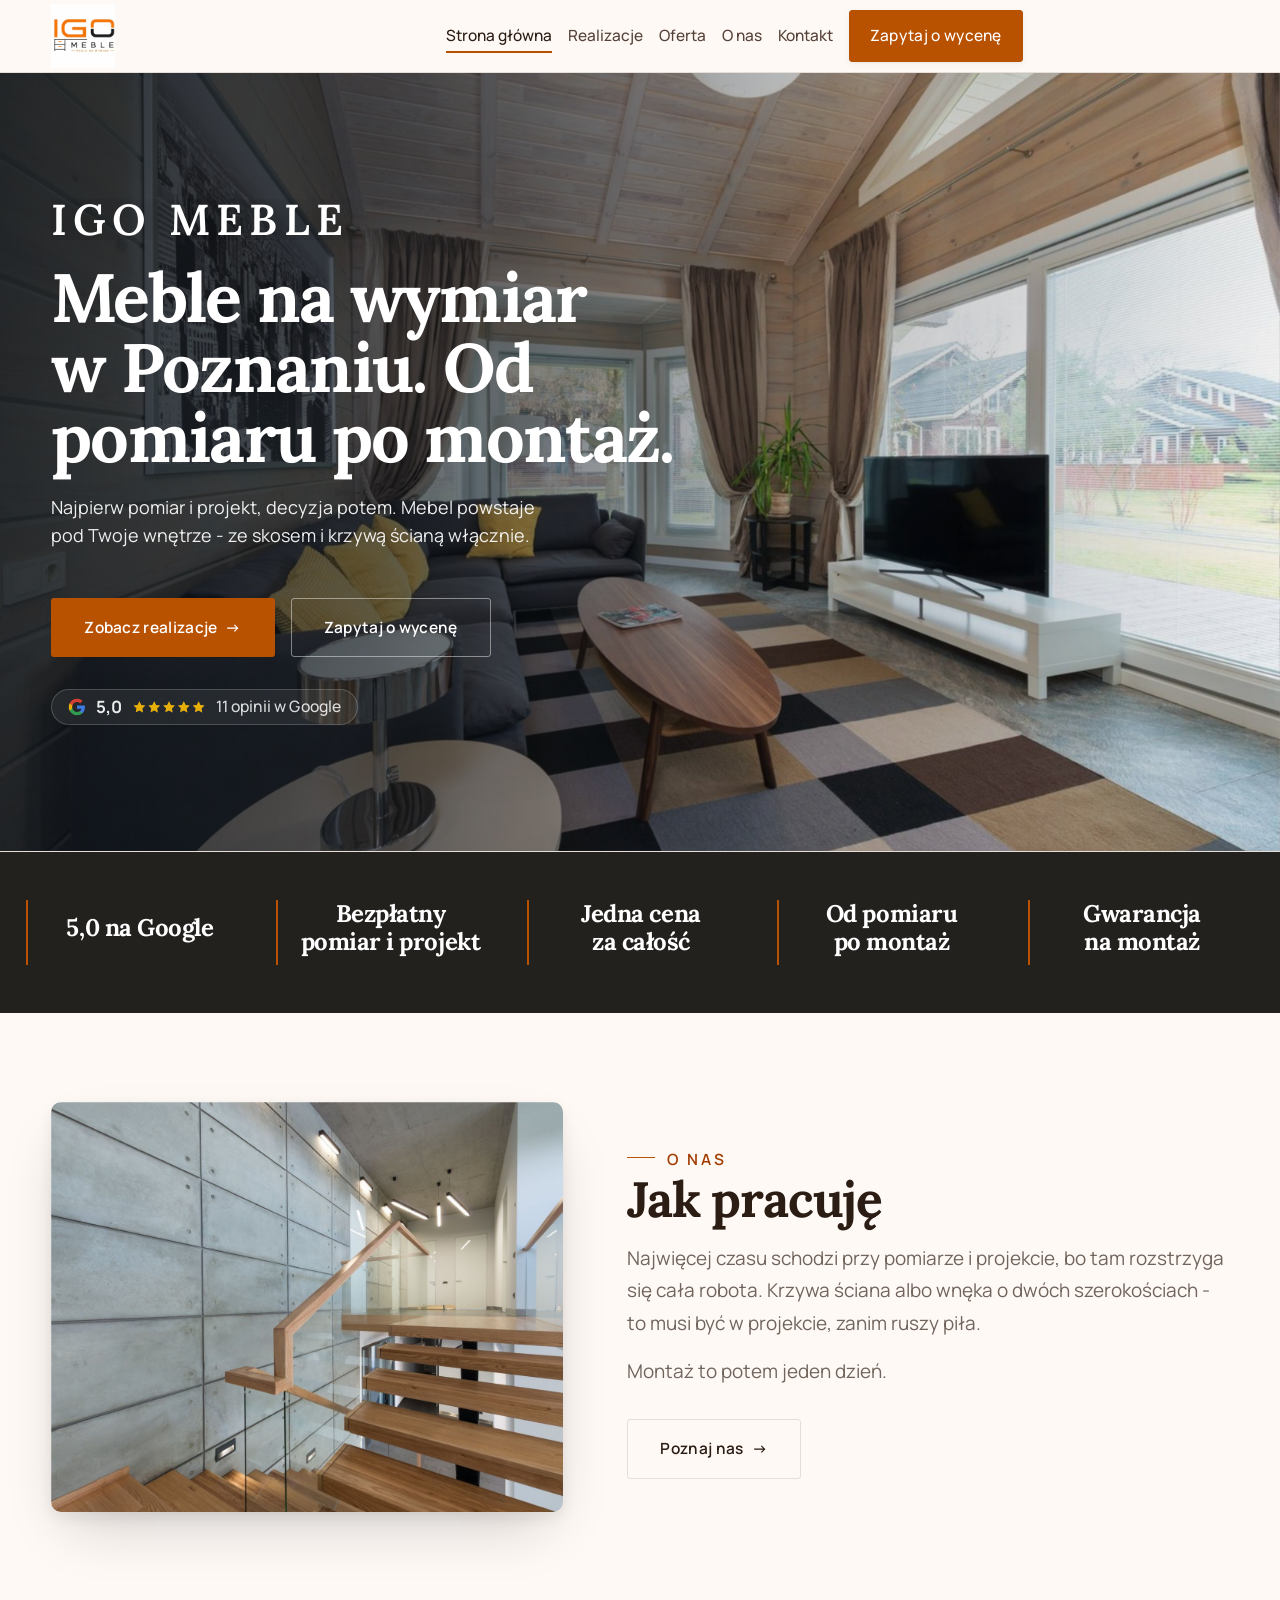
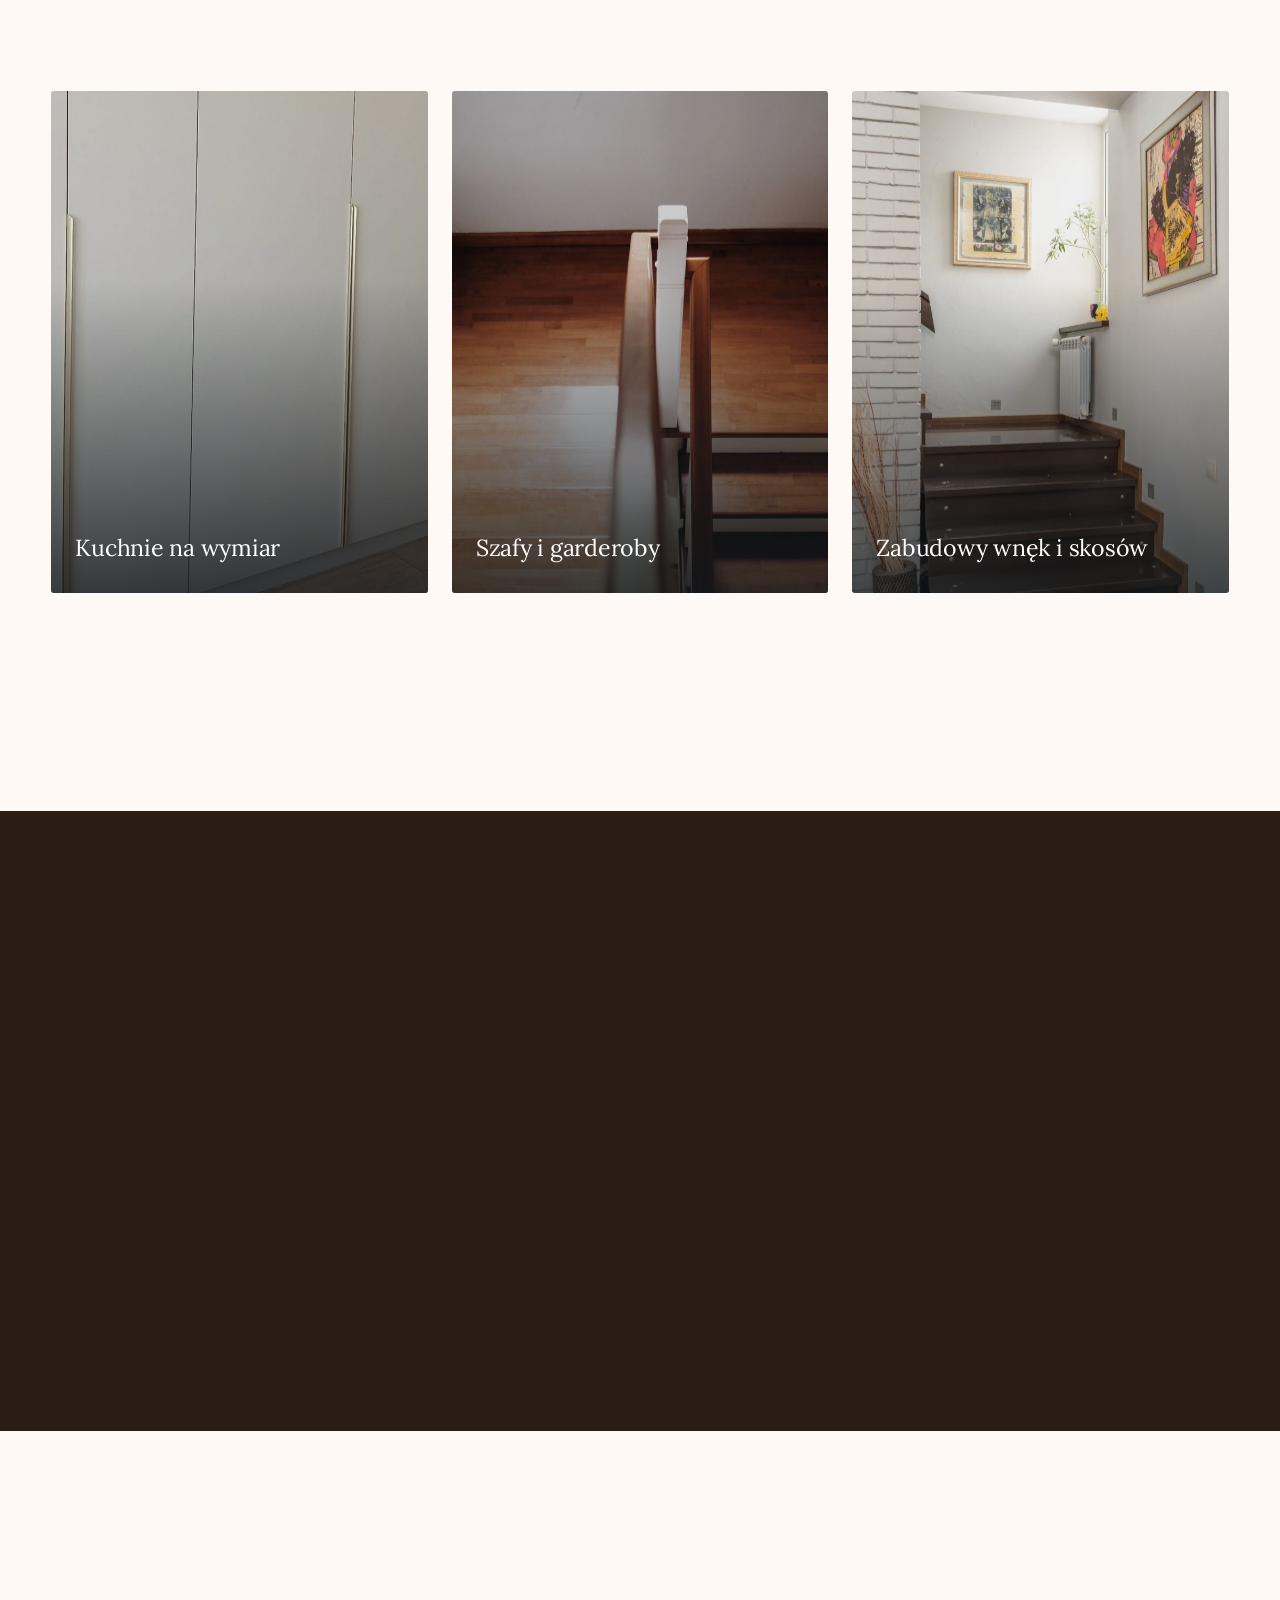
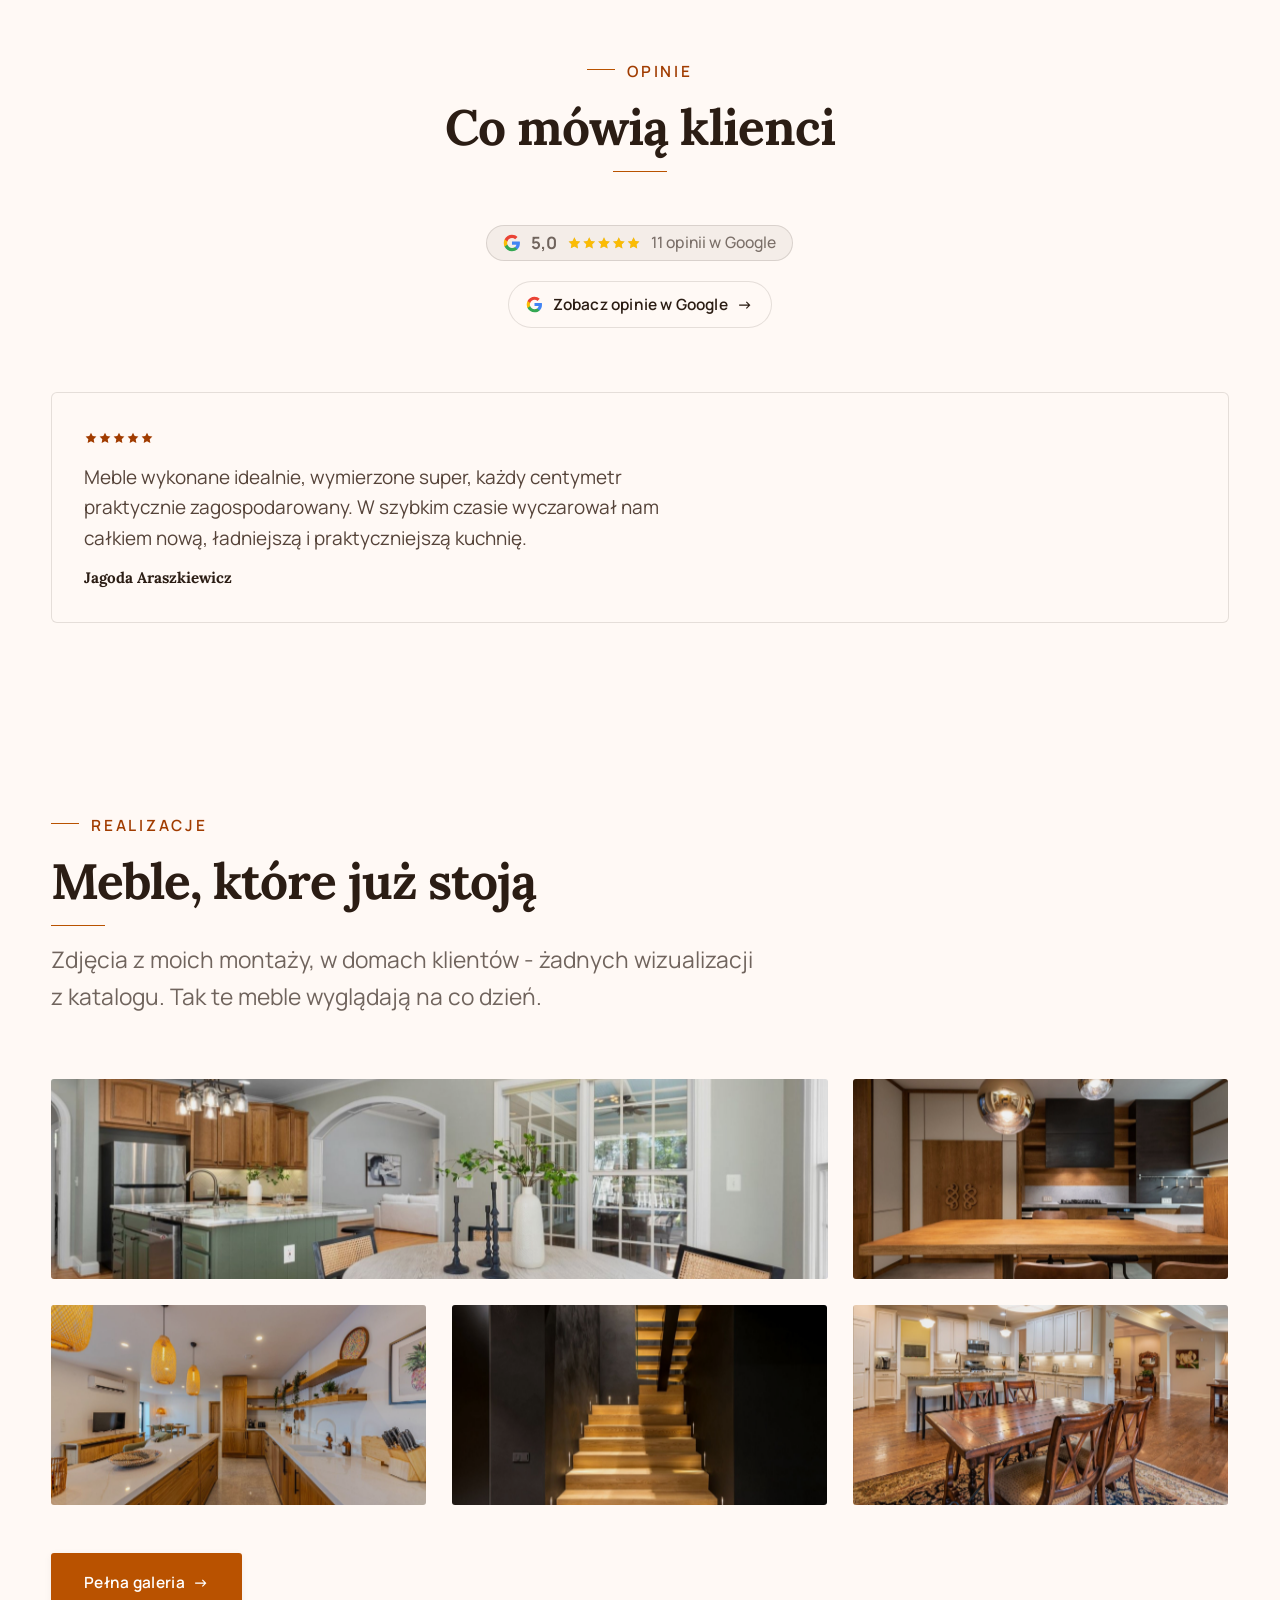
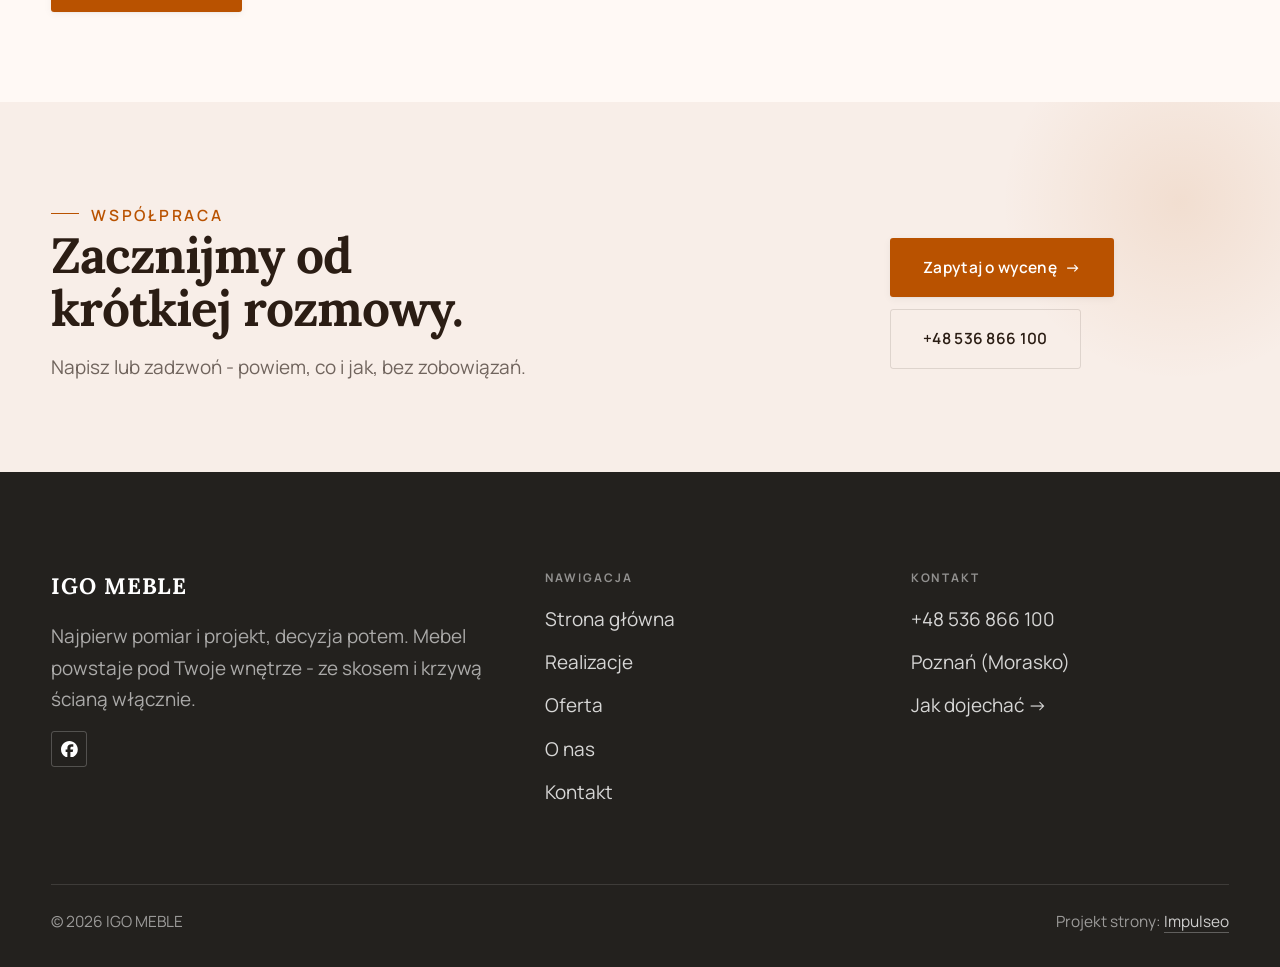
==== commit 47d593d8: "[claude-edit][cmt:dfaeaaf1-d04c-498e-a5bf-d5ee42f3bd35] wejscie na strone glowna: kurtyna z logiem I" ====
--- a/index.html
+++ b/index.html
@@ -22,8 +22,49 @@
 <link rel="preconnect" href="https://fonts.gstatic.com" crossorigin>
 <link href="https://fonts.googleapis.com/css2?family=Lora:wght@500;600;700&family=Manrope:wght@400;500;600&display=swap" rel="stylesheet">
 <link rel="stylesheet" href="assets/styles.css?v=eaff466c">
+<style id="wejscie-css">
+/* === WEJŚCIE NA STRONĘ (kurtyna z logo) - tylko strona główna === */
+#wejscie{display:none;position:fixed;inset:0;z-index:2000;background:#fff;align-items:center;justify-content:center;transition:opacity .5s var(--ease,cubic-bezier(.25,.46,.45,.94)),visibility .5s}
+html.wj-play #wejscie{display:flex}
+html.wj-play:not(.wj-done){overflow:hidden}
+html.wj-done #wejscie{opacity:0;visibility:hidden;pointer-events:none}
+.wj-box{text-align:center;padding:0 24px}
+.wj-logo{height:clamp(118px,19vw,186px);width:auto;margin:0 auto;mix-blend-mode:multiply;opacity:0;transform:translateY(12px);animation:wj-in .52s var(--ease,cubic-bezier(.25,.46,.45,.94)) forwards}
+.wj-name{margin-top:14px;font-family:var(--font-body,'Manrope',sans-serif);font-size:11px;font-weight:600;letter-spacing:.42em;text-indent:.42em;text-transform:uppercase;color:var(--muted,#70645D);opacity:0;transform:translateY(10px);animation:wj-in .52s var(--ease,cubic-bezier(.25,.46,.45,.94)) .14s forwards}
+.wj-bar{width:104px;height:2px;background:rgba(43,29,20,.12);border-radius:2px;margin:22px auto 0;overflow:hidden}
+.wj-bar i{display:block;height:100%;width:100%;background:var(--accent,#B95200);transform:translateX(-100%);animation:wj-load .9s var(--ease,cubic-bezier(.25,.46,.45,.94)) .06s forwards}
+@keyframes wj-in{to{opacity:1;transform:none}}
+@keyframes wj-load{to{transform:translateX(0)}}
+@media (prefers-reduced-motion:reduce){#wejscie{display:none!important}}
+</style>
+<script>
+/* kurtyna: gra raz na wizytę, poniżej 1,2 s, z twardym bezpiecznikiem czasu */
+(function(){try{
+  var d=document.documentElement, powtorz=location.search.indexOf('intro')>-1;
+  if(matchMedia('(prefers-reduced-motion: reduce)').matches) return;
+  if(!powtorz && sessionStorage.getItem('igo-wejscie')) return;
+  try{sessionStorage.setItem('igo-wejscie','1')}catch(e){}
+  d.classList.add('wj-play');
+  var start=Date.now(), zrobione=false;
+  function schowaj(){ if(zrobione) return; zrobione=true; d.classList.add('wj-done'); }
+  function poHero(){ setTimeout(schowaj, Math.max(0, 620-(Date.now()-start))); }
+  var hero=new Image(); hero.src='img/hero.jpg';
+  if(hero.decode){hero.decode().then(poHero).catch(poHero)}else{hero.onload=poHero;hero.onerror=poHero}
+  setTimeout(schowaj,1150);
+  ['click','touchstart','wheel','keydown','scroll'].forEach(function(ev){addEventListener(ev,schowaj,{once:true,passive:true})});
+}catch(e){document.documentElement.classList.add('wj-done')}})();
+</script>
 </head>
 <body>
+
+<div id="wejscie" aria-hidden="true">
+  <div class="wj-box">
+    <img class="wj-logo" src="img/logo.jpg" alt="IGO MEBLE" width="713" height="720" fetchpriority="high" decoding="async">
+    <div class="wj-name">IGO MEBLE &nbsp;&middot;&nbsp; Poznań</div>
+    <div class="wj-bar"><i></i></div>
+  </div>
+</div>
+
 
 <header class="nav">
   <div class="wrap nav-inner">
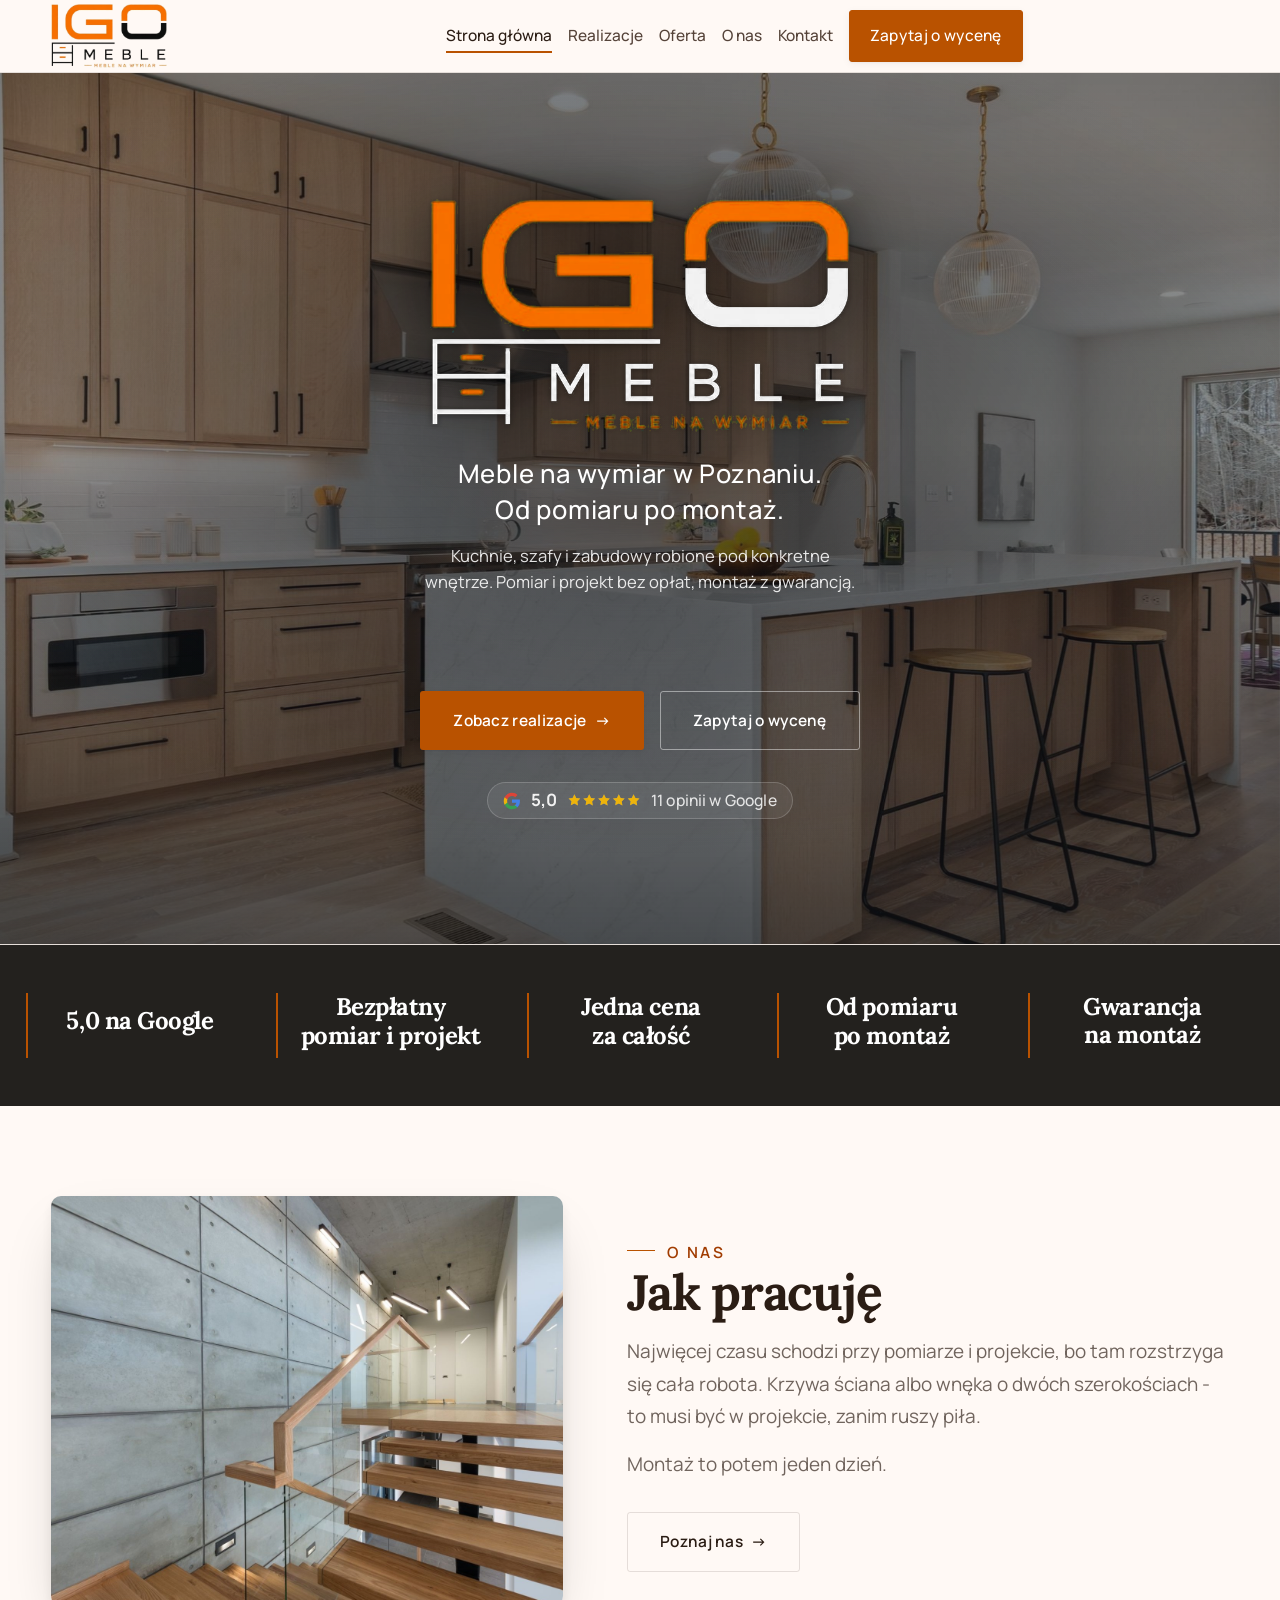
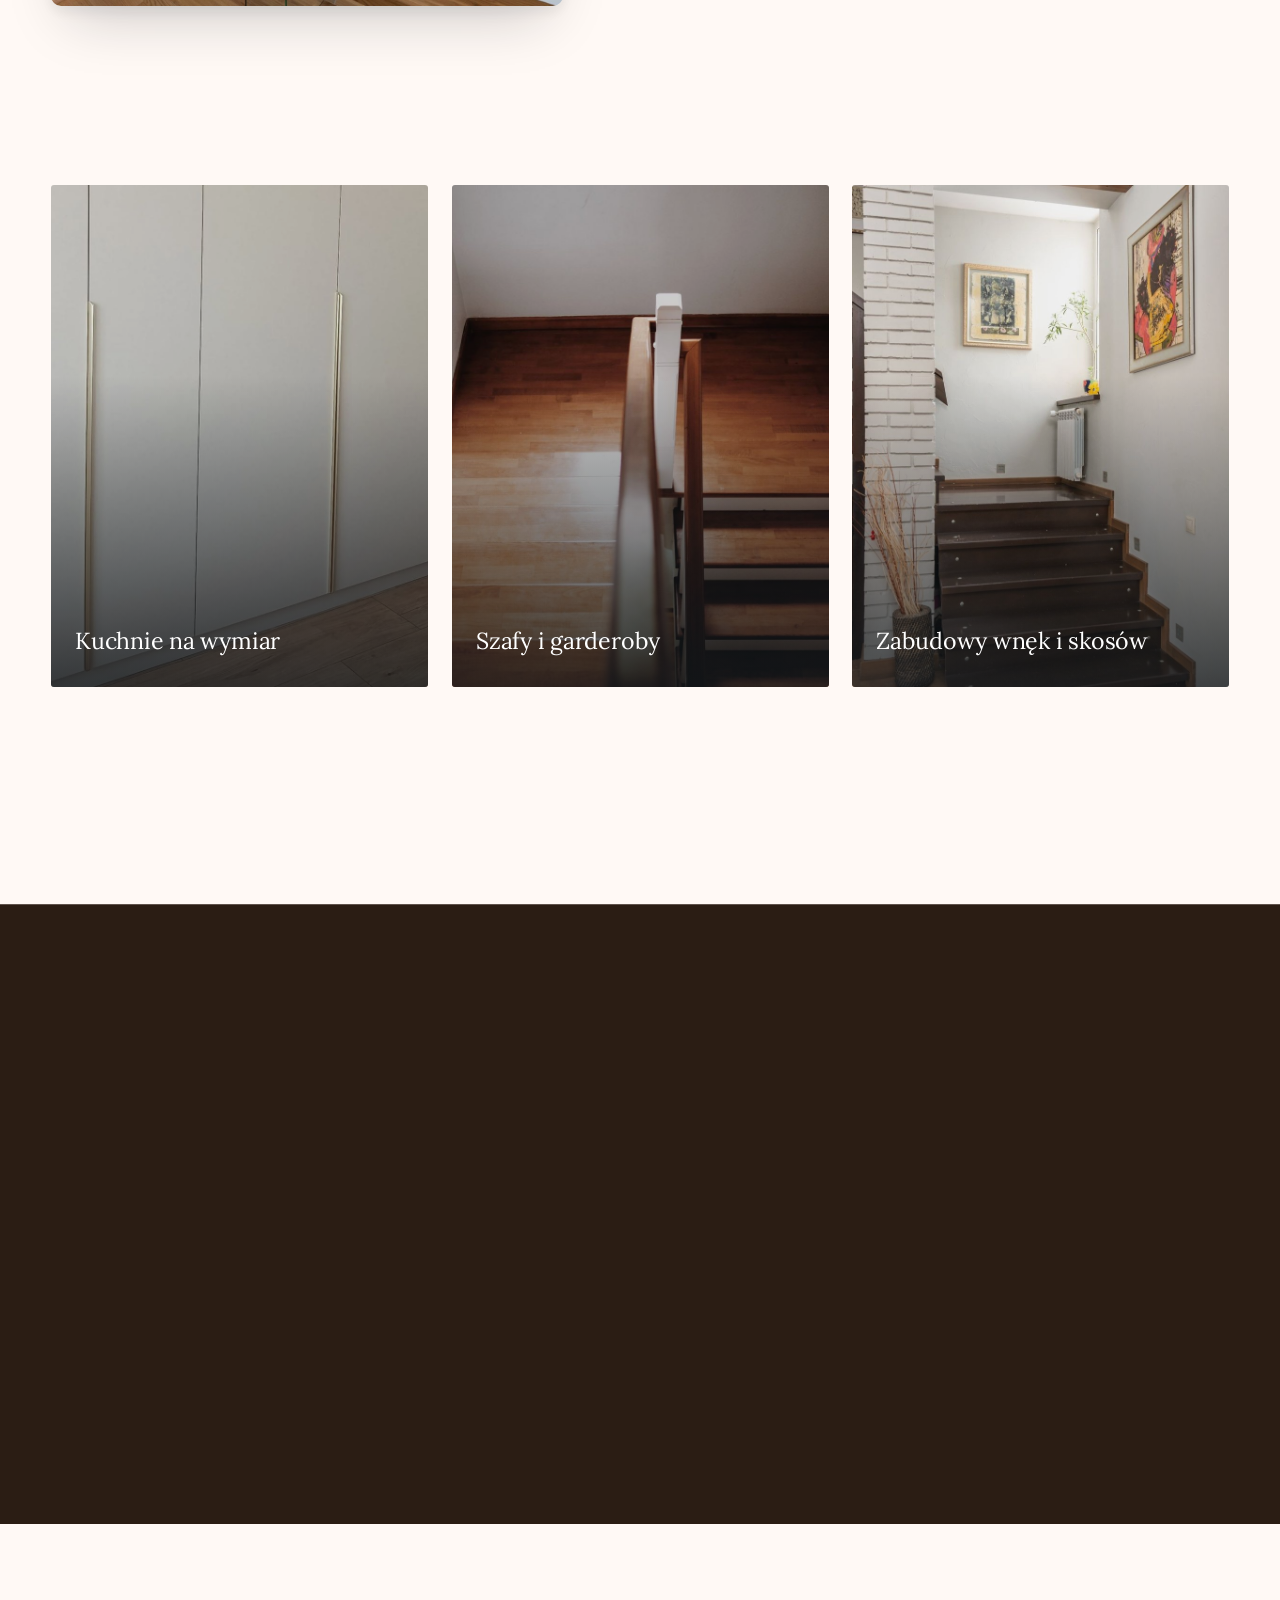
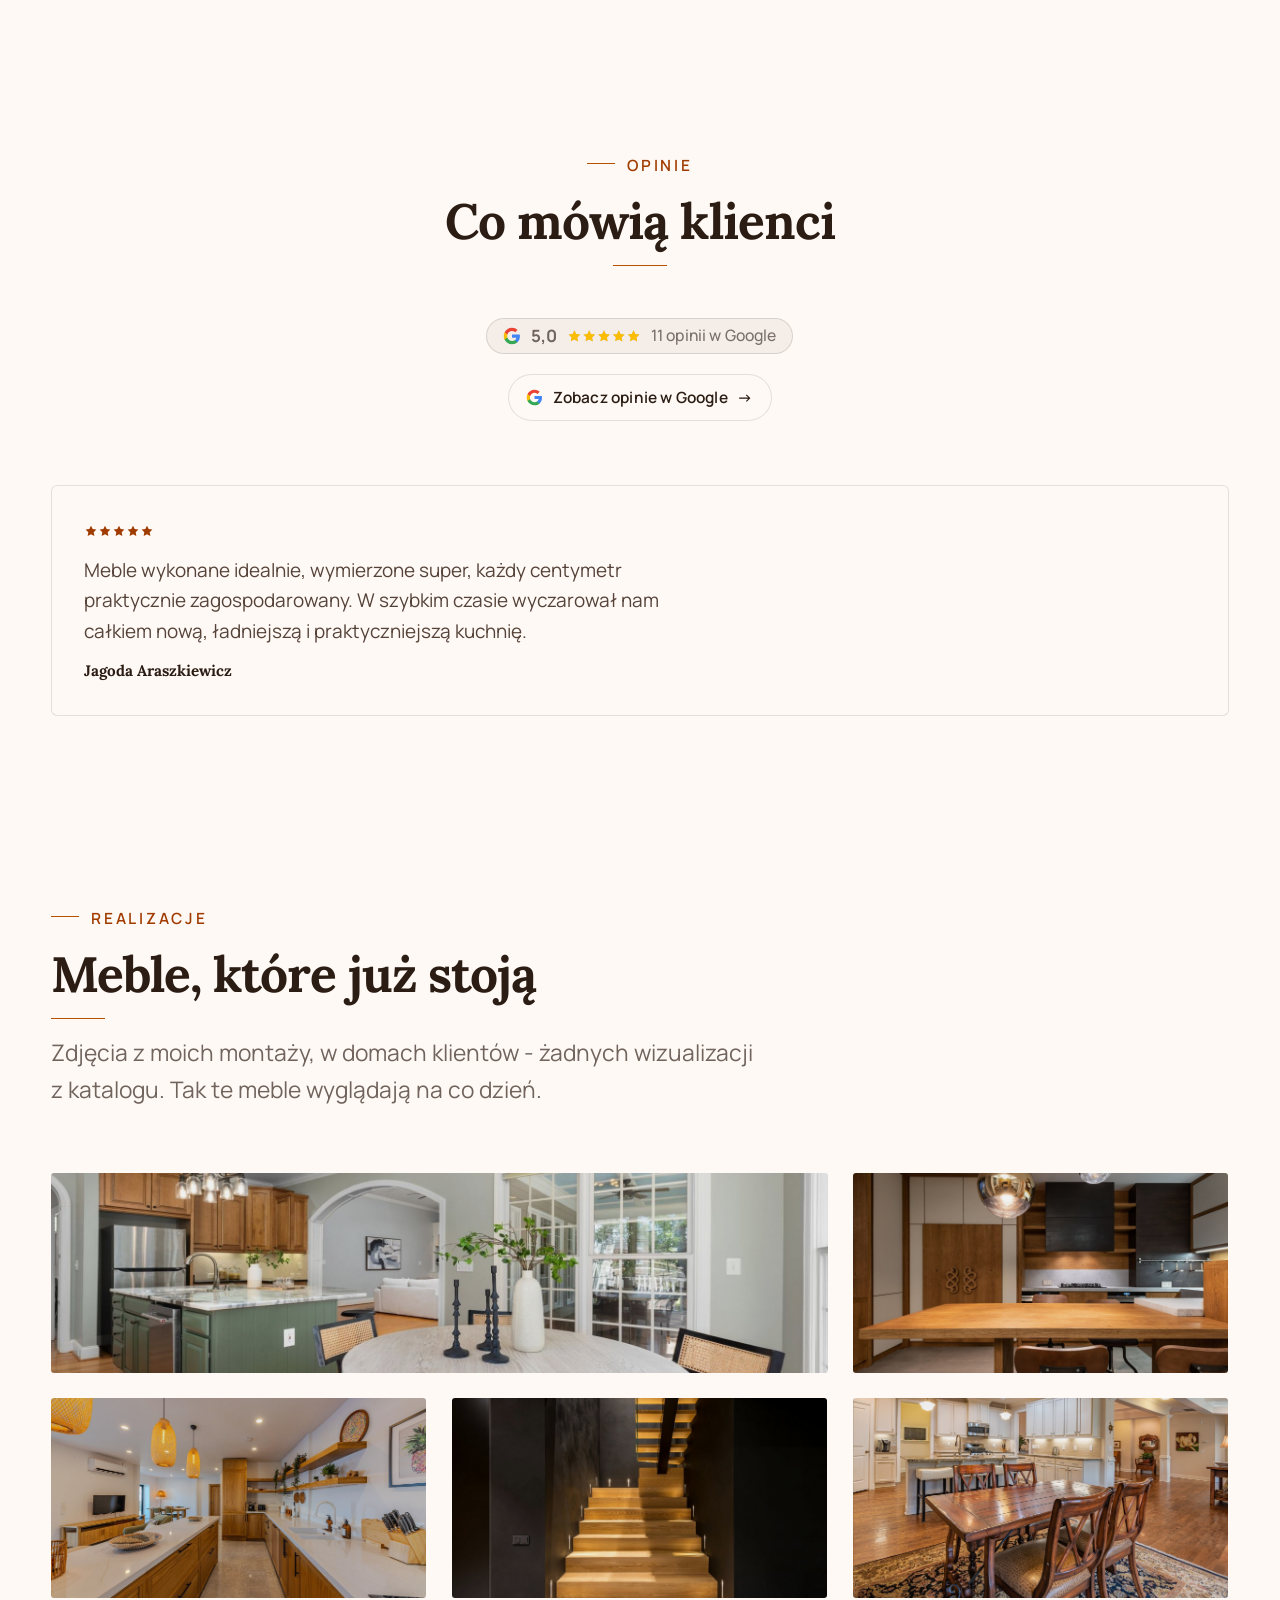
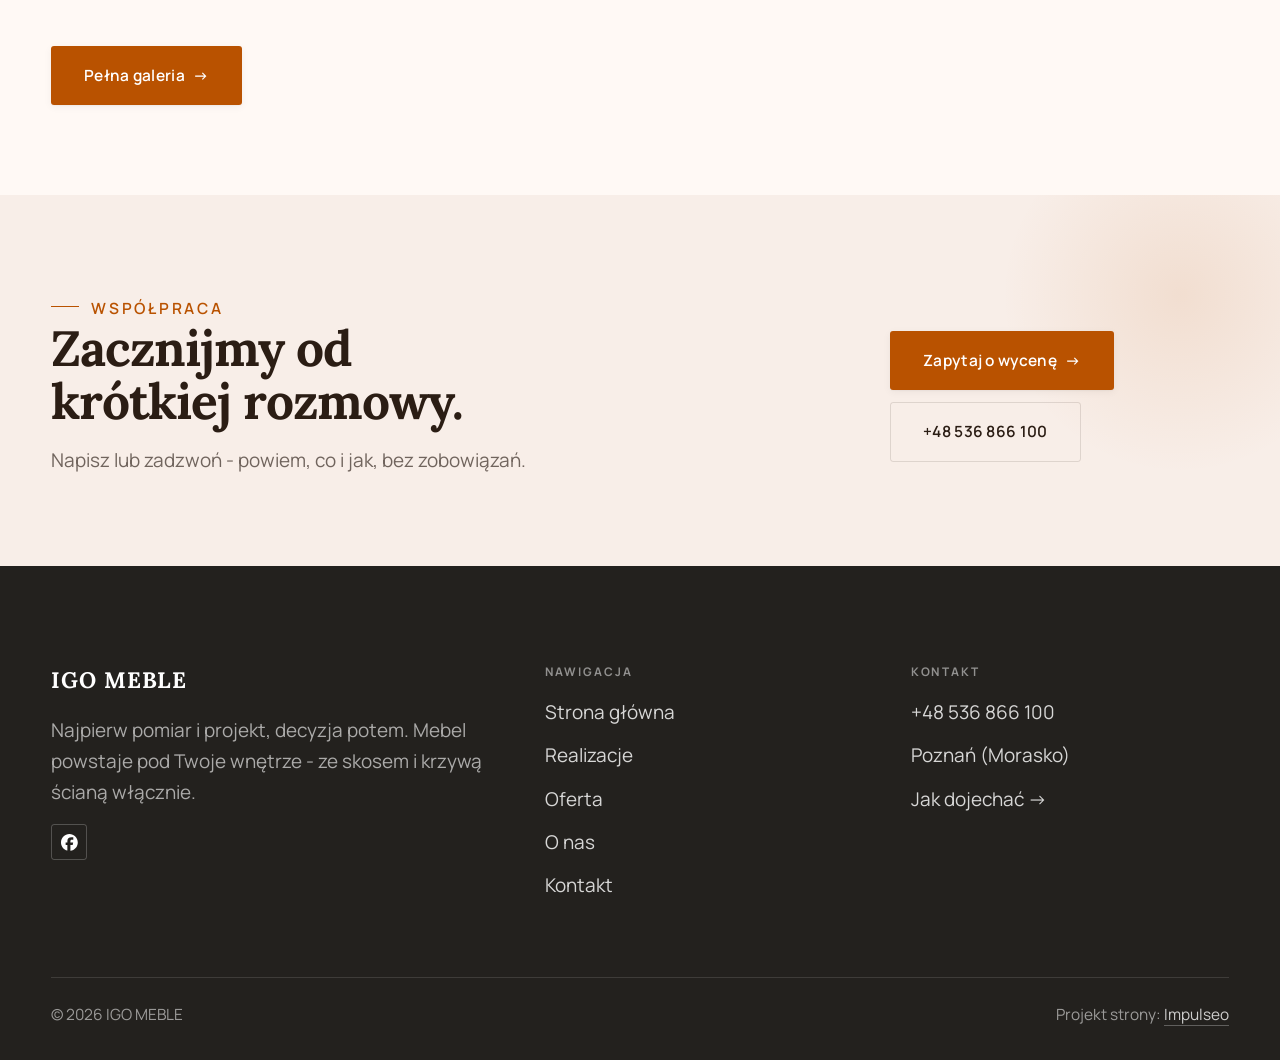
==== commit a90d3f83: "[claude-edit][cmt:665e2fdf-ef00-4487-a66f-863079e07b40] wejscie i pierwszy ekran jak u Meble FRONT: " ====
--- a/index.html
+++ b/index.html
@@ -21,54 +21,44 @@
 <link rel="preconnect" href="https://fonts.googleapis.com">
 <link rel="preconnect" href="https://fonts.gstatic.com" crossorigin>
 <link href="https://fonts.googleapis.com/css2?family=Lora:wght@500;600;700&family=Manrope:wght@400;500;600&display=swap" rel="stylesheet">
-<link rel="stylesheet" href="assets/styles.css?v=eaff466c">
-<style id="wejscie-css">
-/* === WEJŚCIE NA STRONĘ (kurtyna z logo) - tylko strona główna === */
-#wejscie{display:none;position:fixed;inset:0;z-index:2000;background:#fff;align-items:center;justify-content:center;transition:opacity .5s var(--ease,cubic-bezier(.25,.46,.45,.94)),visibility .5s}
-html.wj-play #wejscie{display:flex}
-html.wj-play:not(.wj-done){overflow:hidden}
-html.wj-done #wejscie{opacity:0;visibility:hidden;pointer-events:none}
-.wj-box{text-align:center;padding:0 24px}
-.wj-logo{height:clamp(118px,19vw,186px);width:auto;margin:0 auto;mix-blend-mode:multiply;opacity:0;transform:translateY(12px);animation:wj-in .52s var(--ease,cubic-bezier(.25,.46,.45,.94)) forwards}
-.wj-name{margin-top:14px;font-family:var(--font-body,'Manrope',sans-serif);font-size:11px;font-weight:600;letter-spacing:.42em;text-indent:.42em;text-transform:uppercase;color:var(--muted,#70645D);opacity:0;transform:translateY(10px);animation:wj-in .52s var(--ease,cubic-bezier(.25,.46,.45,.94)) .14s forwards}
-.wj-bar{width:104px;height:2px;background:rgba(43,29,20,.12);border-radius:2px;margin:22px auto 0;overflow:hidden}
-.wj-bar i{display:block;height:100%;width:100%;background:var(--accent,#B95200);transform:translateX(-100%);animation:wj-load .9s var(--ease,cubic-bezier(.25,.46,.45,.94)) .06s forwards}
-@keyframes wj-in{to{opacity:1;transform:none}}
-@keyframes wj-load{to{transform:translateX(0)}}
-@media (prefers-reduced-motion:reduce){#wejscie{display:none!important}}
-</style>
+<link rel="stylesheet" href="assets/styles.css?v=191619f1">
 <script>
-/* kurtyna: gra raz na wizytę, poniżej 1,2 s, z twardym bezpiecznikiem czasu */
-(function(){try{
-  var d=document.documentElement, powtorz=location.search.indexOf('intro')>-1;
-  if(matchMedia('(prefers-reduced-motion: reduce)').matches) return;
-  if(!powtorz && sessionStorage.getItem('igo-wejscie')) return;
-  try{sessionStorage.setItem('igo-wejscie','1')}catch(e){}
-  d.classList.add('wj-play');
-  var start=Date.now(), zrobione=false;
-  function schowaj(){ if(zrobione) return; zrobione=true; d.classList.add('wj-done'); }
-  function poHero(){ setTimeout(schowaj, Math.max(0, 620-(Date.now()-start))); }
-  var hero=new Image(); hero.src='img/hero.jpg';
-  if(hero.decode){hero.decode().then(poHero).catch(poHero)}else{hero.onload=poHero;hero.onerror=poHero}
-  setTimeout(schowaj,1150);
-  ['click','touchstart','wheel','keydown','scroll'].forEach(function(ev){addEventListener(ev,schowaj,{once:true,passive:true})});
-}catch(e){document.documentElement.classList.add('wj-done')}})();
+/* WEJŚCIE Z LOGO - układ jak u Meble FRONT. Skrypt siedzi w <head> bez defer,
+   żeby strona nie mignęła przed zasłoną. Zasłona w CSS jest domyślnie wyłączona;
+   włącza ją dopiero ta klasa, więc przy wyłączonym JS wejścia po prostu nie ma.
+   Gra RAZ na wizytę; ?intro w adresie = zagraj jeszcze raz (do pokazywania). */
+(function(){
+  try{
+    var h = document.documentElement;
+    h.classList.add('js-on');   /* bez skryptu logo w rogu ma zostać widoczne */
+    if (matchMedia('(prefers-reduced-motion:reduce)').matches) return;
+    var znowu = location.search.indexOf('intro') > -1;
+    if (!znowu && sessionStorage.getItem('igo-intro')) return;
+    try{ sessionStorage.setItem('igo-intro','1'); }catch(e){}
+    h.classList.add('intro-on');
+    var zdjete = false;
+    function koniec(){
+      if (zdjete) return; zdjete = true;
+      h.classList.add('intro-out');
+      setTimeout(function(){ h.classList.remove('intro-on','intro-out'); }, 800);
+    }
+    setTimeout(koniec, 1900);
+    /* twardy bezpiecznik: cokolwiek by nie padło, po 3,6 s zasłony nie ma */
+    setTimeout(function(){ h.classList.remove('intro-on','intro-out'); }, 3600);
+    document.addEventListener('click', koniec);
+    window.addEventListener('wheel', koniec, {passive:true});
+    window.addEventListener('touchstart', koniec, {passive:true});
+    window.addEventListener('keydown', koniec);
+  }catch(e){}
+})();
 </script>
 </head>
-<body>
-
-<div id="wejscie" aria-hidden="true">
-  <div class="wj-box">
-    <img class="wj-logo" src="img/logo.jpg" alt="IGO MEBLE" width="713" height="720" fetchpriority="high" decoding="async">
-    <div class="wj-name">IGO MEBLE &nbsp;&middot;&nbsp; Poznań</div>
-    <div class="wj-bar"><i></i></div>
-  </div>
-</div>
-
+<body class="ma-znak-w-hero">
+<div id="intro" aria-hidden="true"></div>
 
 <header class="nav">
   <div class="wrap nav-inner">
-    <a class="brand brand-has-logo" href="index.html"><img class="brand-logo" src="img/logo.jpg" alt="IGO MEBLE" width="713" height="720" decoding="async"></a>
+    <a class="brand brand-has-logo" href="index.html"><img class="brand-logo" src="img/logo-r.png" alt="IGO MEBLE" width="672" height="373" decoding="async"></a>
     <nav class="nav-links">
       <a href="index.html" class="active" aria-current="page">Strona główna</a>
       <a href="realizacje.html">Realizacje</a>
@@ -82,18 +72,24 @@
 </header>
 
 <main>
-<section class="hero-cine">
+<section class="hero-cine hero-srodek">
   <img src="img/hero.jpg" fetchpriority="high" data-rotate="img/g13.jpg|img/g14.jpg" alt="IGO MEBLE - Meble na wymiar w Poznaniu. Od pomiaru po montaż. " width="1880" height="1253">
   <div class="wrap">
     <div class="hero-copy">
-      <div class="brandmark bm-l"><span class="bm-line"><span>IGO MEBLE</span></span></div>
+      <!-- Znak firmowy: dwie warstwy tego samego logo. Kolorowa jest widoczna na zasłonie
+           wejścia, jasna na zdjęciu - przy zdejmowaniu zasłony jedna przechodzi w drugą,
+           więc logo "zmienia kolor" zamiast mrugnąć. -->
+      <div class="hero-mark">
+        <img class="mark-ciemne" src="img/logo-r.png" alt="" aria-hidden="true" width="672" height="373">
+        <img class="mark-jasne" src="img/logo-jasne.png" alt="IGO MEBLE" width="672" height="373">
+      </div>
       <h1>Meble na wymiar w Poznaniu. Od pomiaru po montaż. </h1>
-      <p class="lead">Najpierw pomiar i projekt, decyzja potem. Mebel powstaje pod Twoje wnętrze - ze skosem i krzywą ścianą włącznie.</p>
+      <p class="lead">Kuchnie, szafy i zabudowy robione pod konkretne wnętrze. Pomiar i projekt bez opłat, montaż z gwarancją.</p>
       <div class="hero-actions">
         <a href="realizacje.html" class="btn btn-accent">Zobacz realizacje <span class="arr">→</span></a>
         <a href="kontakt.html" class="btn btn-ghost btn-on-dark">Zapytaj o wycenę</a>
       </div>
-      <div style="margin-top:var(--space-6);color:#fff;font-weight:600;letter-spacing:.02em;opacity:.92"><span class="g-badge"><svg class="gb-ico" viewBox="0 0 24 24" width="18" height="18" aria-hidden="true"><path fill="#4285F4" d="M22.56 12.25c0-.78-.07-1.53-.2-2.25H12v4.26h5.92c-.26 1.37-1.04 2.53-2.21 3.31v2.77h3.57c2.08-1.92 3.28-4.74 3.28-8.09z"/><path fill="#34A853" d="M12 23c2.97 0 5.46-.98 7.28-2.66l-3.57-2.77c-.98.66-2.23 1.06-3.71 1.06-2.86 0-5.29-1.93-6.16-4.53H2.18v2.84C3.99 20.53 7.7 23 12 23z"/><path fill="#FBBC05" d="M5.84 14.09c-.22-.66-.35-1.36-.35-2.09s.13-1.43.35-2.09V7.07H2.18C1.43 8.55 1 10.22 1 12s.43 3.45 1.18 4.93l2.85-2.22.81-.62z"/><path fill="#EA4335" d="M12 5.38c1.62 0 3.06.56 4.21 1.64l3.15-3.15C17.45 2.09 14.97 1 12 1 7.7 1 3.99 3.47 2.18 7.07l3.66 2.84c.87-2.6 3.3-4.53 6.16-4.53z"/></svg><b class="gb-ocena">5,0</b><svg class="gb-stars" viewBox="0 0 90 18" width="74" height="14.8" aria-hidden="true"><g fill="currentColor" opacity=".26"><path transform="translate(0,0)" d="M9 1.6l2.2 4.46 4.92.72-3.56 3.47.84 4.9L9 12.74l-4.4 2.31.84-4.9L1.88 6.68l4.92-.72L9 1.6Z"/><path transform="translate(18,0)" d="M9 1.6l2.2 4.46 4.92.72-3.56 3.47.84 4.9L9 12.74l-4.4 2.31.84-4.9L1.88 6.68l4.92-.72L9 1.6Z"/><path transform="translate(36,0)" d="M9 1.6l2.2 4.46 4.92.72-3.56 3.47.84 4.9L9 12.74l-4.4 2.31.84-4.9L1.88 6.68l4.92-.72L9 1.6Z"/><path transform="translate(54,0)" d="M9 1.6l2.2 4.46 4.92.72-3.56 3.47.84 4.9L9 12.74l-4.4 2.31.84-4.9L1.88 6.68l4.92-.72L9 1.6Z"/><path transform="translate(72,0)" d="M9 1.6l2.2 4.46 4.92.72-3.56 3.47.84 4.9L9 12.74l-4.4 2.31.84-4.9L1.88 6.68l4.92-.72L9 1.6Z"/></g><clipPath id="gs1000"><rect x="0" y="0" width="90.0" height="18"/></clipPath><g fill="#FBBC04" clip-path="url(#gs1000)"><path transform="translate(0,0)" d="M9 1.6l2.2 4.46 4.92.72-3.56 3.47.84 4.9L9 12.74l-4.4 2.31.84-4.9L1.88 6.68l4.92-.72L9 1.6Z"/><path transform="translate(18,0)" d="M9 1.6l2.2 4.46 4.92.72-3.56 3.47.84 4.9L9 12.74l-4.4 2.31.84-4.9L1.88 6.68l4.92-.72L9 1.6Z"/><path transform="translate(36,0)" d="M9 1.6l2.2 4.46 4.92.72-3.56 3.47.84 4.9L9 12.74l-4.4 2.31.84-4.9L1.88 6.68l4.92-.72L9 1.6Z"/><path transform="translate(54,0)" d="M9 1.6l2.2 4.46 4.92.72-3.56 3.47.84 4.9L9 12.74l-4.4 2.31.84-4.9L1.88 6.68l4.92-.72L9 1.6Z"/><path transform="translate(72,0)" d="M9 1.6l2.2 4.46 4.92.72-3.56 3.47.84 4.9L9 12.74l-4.4 2.31.84-4.9L1.88 6.68l4.92-.72L9 1.6Z"/></g></svg><span class="gb-txt">11 opinii w Google</span></span></div>
+      <div class="hero-ocena"><span class="g-badge"><svg class="gb-ico" viewBox="0 0 24 24" width="18" height="18" aria-hidden="true"><path fill="#4285F4" d="M22.56 12.25c0-.78-.07-1.53-.2-2.25H12v4.26h5.92c-.26 1.37-1.04 2.53-2.21 3.31v2.77h3.57c2.08-1.92 3.28-4.74 3.28-8.09z"/><path fill="#34A853" d="M12 23c2.97 0 5.46-.98 7.28-2.66l-3.57-2.77c-.98.66-2.23 1.06-3.71 1.06-2.86 0-5.29-1.93-6.16-4.53H2.18v2.84C3.99 20.53 7.7 23 12 23z"/><path fill="#FBBC05" d="M5.84 14.09c-.22-.66-.35-1.36-.35-2.09s.13-1.43.35-2.09V7.07H2.18C1.43 8.55 1 10.22 1 12s.43 3.45 1.18 4.93l2.85-2.22.81-.62z"/><path fill="#EA4335" d="M12 5.38c1.62 0 3.06.56 4.21 1.64l3.15-3.15C17.45 2.09 14.97 1 12 1 7.7 1 3.99 3.47 2.18 7.07l3.66 2.84c.87-2.6 3.3-4.53 6.16-4.53z"/></svg><b class="gb-ocena">5,0</b><svg class="gb-stars" viewBox="0 0 90 18" width="74" height="14.8" aria-hidden="true"><g fill="currentColor" opacity=".26"><path transform="translate(0,0)" d="M9 1.6l2.2 4.46 4.92.72-3.56 3.47.84 4.9L9 12.74l-4.4 2.31.84-4.9L1.88 6.68l4.92-.72L9 1.6Z"/><path transform="translate(18,0)" d="M9 1.6l2.2 4.46 4.92.72-3.56 3.47.84 4.9L9 12.74l-4.4 2.31.84-4.9L1.88 6.68l4.92-.72L9 1.6Z"/><path transform="translate(36,0)" d="M9 1.6l2.2 4.46 4.92.72-3.56 3.47.84 4.9L9 12.74l-4.4 2.31.84-4.9L1.88 6.68l4.92-.72L9 1.6Z"/><path transform="translate(54,0)" d="M9 1.6l2.2 4.46 4.92.72-3.56 3.47.84 4.9L9 12.74l-4.4 2.31.84-4.9L1.88 6.68l4.92-.72L9 1.6Z"/><path transform="translate(72,0)" d="M9 1.6l2.2 4.46 4.92.72-3.56 3.47.84 4.9L9 12.74l-4.4 2.31.84-4.9L1.88 6.68l4.92-.72L9 1.6Z"/></g><clipPath id="gs1000"><rect x="0" y="0" width="90.0" height="18"/></clipPath><g fill="#FBBC04" clip-path="url(#gs1000)"><path transform="translate(0,0)" d="M9 1.6l2.2 4.46 4.92.72-3.56 3.47.84 4.9L9 12.74l-4.4 2.31.84-4.9L1.88 6.68l4.92-.72L9 1.6Z"/><path transform="translate(18,0)" d="M9 1.6l2.2 4.46 4.92.72-3.56 3.47.84 4.9L9 12.74l-4.4 2.31.84-4.9L1.88 6.68l4.92-.72L9 1.6Z"/><path transform="translate(36,0)" d="M9 1.6l2.2 4.46 4.92.72-3.56 3.47.84 4.9L9 12.74l-4.4 2.31.84-4.9L1.88 6.68l4.92-.72L9 1.6Z"/><path transform="translate(54,0)" d="M9 1.6l2.2 4.46 4.92.72-3.56 3.47.84 4.9L9 12.74l-4.4 2.31.84-4.9L1.88 6.68l4.92-.72L9 1.6Z"/><path transform="translate(72,0)" d="M9 1.6l2.2 4.46 4.92.72-3.56 3.47.84 4.9L9 12.74l-4.4 2.31.84-4.9L1.88 6.68l4.92-.72L9 1.6Z"/></g></svg><span class="gb-txt">11 opinii w Google</span></span></div>
     </div>
   </div>
 </section>
@@ -209,6 +205,6 @@
 <div class="sticky-reserve"><a class="sr-book" href="kontakt.html">Zapytaj o wycenę</a><a class="sr-call" href="tel:+48536866100" aria-label="Zadzwoń"><svg class="ico-tel" width="16" height="16" viewBox="0 0 24 24" fill="none" aria-hidden="true"><path d="M6.6 10.8a15.5 15.5 0 0 0 6.6 6.6l2.2-2.2a1 1 0 0 1 1-.24 11.4 11.4 0 0 0 3.6.58 1 1 0 0 1 1 1V20a1 1 0 0 1-1 1A17 17 0 0 1 3 4a1 1 0 0 1 1-1h3.5a1 1 0 0 1 1 1c0 1.25.2 2.46.58 3.6a1 1 0 0 1-.25 1l-2.23 2.2Z" fill="currentColor"/></svg></a></div>
 <div class="demo-wazne" data-do="2026-08-20" data-cykl="3" hidden><svg class="dw-ico" width="13" height="13" viewBox="0 0 24 24" fill="none" aria-hidden="true"><circle cx="12" cy="12" r="8.6" stroke="currentColor" stroke-width="1.8"/><path d="M12 7.2V12l3.3 2" stroke="currentColor" stroke-width="1.8" stroke-linecap="round"/></svg><span class="dw-txt"></span></div>
 
-<script src="assets/main.js"></script>
+<script src="assets/main.js?v=276296d0"></script>
 </body>
 </html>
--- a/assets/styles.css
+++ b/assets/styles.css
@@ -1652,3 +1652,126 @@
 
 /* === szary tekst dociągnięty do czytelności (WCAG 4.5 na wszystkich tłach) === */
 :root{--muted:#70645D;}
+
+
+/* ==========================================================================
+   WEJŚCIE + PIERWSZY EKRAN NA ŚRODKU (układ jak u Meble FRONT, prośba Szymona)
+   Blok celowo na końcu pliku - ma wygrywać z bazowymi regułami .hero-cine.
+   ========================================================================== */
+
+/* Logo w rogu ustępuje, dopóki wielkie logo stoi na ekranie - inaczej ta sama
+   marka wisi dwa razy naraz. Chowamy TYLKO gdy działa skrypt (.js-on): bez
+   niego nie ma kto z powrotem go pokazać, więc lepiej niech po prostu jest. */
+.nav .brand{transition:opacity .5s var(--ease,ease), transform .5s var(--ease,ease)}
+.js-on body.ma-znak-w-hero .nav .brand{opacity:0;transform:translateY(-12px);pointer-events:none}
+.js-on body.ma-znak-w-hero.znak-poza-ekranem .nav .brand{opacity:1;transform:none;pointer-events:auto}
+
+/* ---------- 1) PIERWSZY EKRAN: wszystko na środku ---------- */
+.hero-srodek .wrap{display:flex;justify-content:center}
+.hero-srodek .hero-copy{
+  max-width:820px;text-align:center;
+  display:flex;flex-direction:column;align-items:center;
+}
+/* Gradient bazowy przyciemniał LEWĄ stronę (pod tekst z lewej). Przy treści na
+   środku trzeba przyciemnić równomiernie, inaczej biały napis siada na jasnym
+   fragmencie zdjęcia i przestaje być czytelny. Winieta pod samym znakiem. */
+.hero-srodek::after{
+  background:
+    radial-gradient(62% 48% at 50% 42%, rgba(10,14,19,.58) 0%, rgba(10,14,19,.30) 58%, rgba(10,14,19,0) 100%),
+    linear-gradient(180deg,rgba(13,18,23,.50) 0%,rgba(13,18,23,.32) 42%,rgba(13,18,23,.72) 100%)
+}
+/* Nagłówek pod logo celowo DROBNY: znakiem głównym jest logo, tekst dopowiada
+   co i gdzie (i niesie frazę dla Google, bo wielki nagłówek znikł). */
+.hero-srodek h1{
+  font-family:var(--font-body);
+  font-size:clamp(1.1rem,.9rem + .9vw,1.6rem);
+  font-weight:500;letter-spacing:.03em;line-height:1.4;
+  margin:0 0 var(--space-4);max-width:28ch;text-wrap:balance;
+}
+.hero-srodek .lead{
+  font-size:clamp(.94rem,.9rem + .18vw,1.04rem);line-height:1.55;
+  max-width:52ch;margin:0 0 var(--space-7);color:rgba(255,255,255,.88);
+}
+.hero-srodek .hero-actions{justify-content:center}
+.hero-srodek .hero-ocena{
+  margin-top:var(--space-6);color:#fff;font-weight:600;letter-spacing:.02em;opacity:.92
+}
+
+/* ---------- 2) ZNAK FIRMOWY W HERO (dwie warstwy koloru) ---------- */
+.hero-mark{
+  position:relative;display:block;
+  width:min(46vw,420px);margin:0 0 var(--space-5);
+  transform-origin:center center;
+  transition:transform 1.15s cubic-bezier(.16,.84,.44,1), opacity .8s ease;
+  --intro-skala:1.42;
+}
+.hero-mark img{display:block;width:100%;height:auto;transition:opacity .5s ease .3s}
+.hero-mark .mark-jasne{
+  position:absolute;inset:0;
+  filter:drop-shadow(0 4px 30px rgba(0,0,0,.66)) drop-shadow(0 1px 3px rgba(0,0,0,.45));
+}
+/* stan spoczynkowy: na zdjęciu widać wersję jasną */
+.hero-mark .mark-ciemne{opacity:0}
+.hero-mark .mark-jasne{opacity:1}
+@media(max-width:680px){
+  .hero-mark{width:min(74vw,340px);--intro-skala:1.22}
+  .hero-srodek h1{margin-bottom:var(--space-3)}
+  .hero-srodek .lead{margin-bottom:var(--space-5)}
+  .hero-srodek::after{
+    background:
+      radial-gradient(78% 42% at 50% 38%, rgba(10,14,19,.58) 0%, rgba(10,14,19,.28) 60%, rgba(10,14,19,0) 100%),
+      linear-gradient(0deg,rgba(13,18,23,.88) 6%,rgba(13,18,23,.46) 55%,rgba(13,18,23,.34) 100%)
+  }
+}
+
+/* ---------- 3) WEJŚCIE: zasłona + logo na środku okna ----------
+   Zasłona jest domyślnie WYŁĄCZONA (display:none), włącza ją dopiero skrypt
+   w <head>. Przy wyłączonym JS albo przy błędzie nikt nie utknie na pustym ekranie.
+   Przesunięcie w pionie (--intro-dy) liczy skrypt: mierzy, ile brakuje logo do
+   środka okna - na sztywno się nie da, zależy od wysokości okna. */
+#intro{display:none}
+.intro-on #intro{
+  display:block;position:fixed;inset:0;z-index:100;
+  background:var(--paper);opacity:1;transition:opacity .85s ease;
+}
+.intro-on.intro-out #intro{opacity:0;pointer-events:none}
+.intro-on body{overflow:hidden}
+
+/* logo musi być NAD zasłoną (dlatego wyższy z-index niż #intro) */
+.intro-on .hero-srodek .wrap{z-index:101}
+.intro-on:not(.intro-out) .hero-mark{
+  transform:translateY(calc(var(--intro-dy,0px) + 18px)) scale(calc(var(--intro-skala) * .97));
+  opacity:0;
+}
+.intro-on:not(.intro-out) .hero-mark.mark-wszedl{
+  transform:translateY(var(--intro-dy,0px)) scale(var(--intro-skala));
+  opacity:1;
+}
+/* na zasłonie widać wersję kolorową; po jej zdjęciu przechodzi w jasną */
+.intro-on:not(.intro-out) .hero-mark .mark-ciemne{opacity:1}
+.intro-on:not(.intro-out) .hero-mark .mark-jasne{opacity:0}
+
+/* tekst, przyciski i ocena wchodzą kaskadą DOPIERO po zdjęciu zasłony */
+.hero-srodek h1,.hero-srodek .lead,.hero-srodek .hero-actions,.hero-srodek .hero-ocena{
+  transition:opacity .75s ease, transform .75s cubic-bezier(.16,.84,.44,1);
+}
+.hero-srodek h1{transition-delay:.46s}
+.hero-srodek .lead{transition-delay:.58s}
+.hero-srodek .hero-actions{transition-delay:.7s}
+.hero-srodek .hero-ocena{transition-delay:.84s}
+.intro-on:not(.intro-out) .hero-srodek h1,
+.intro-on:not(.intro-out) .hero-srodek .lead,
+.intro-on:not(.intro-out) .hero-srodek .hero-actions,
+.intro-on:not(.intro-out) .hero-srodek .hero-ocena{
+  opacity:0;transform:translateY(12px);transition-delay:0s;
+}
+/* pomiar pozycji docelowej: skrypt na moment zdejmuje przesunięcie */
+.hero-mark.mierze{transform:none !important;transition:none !important}
+
+@media (prefers-reduced-motion:reduce){
+  .intro-on #intro{display:none}
+  .intro-on body{overflow:auto}
+  .hero-mark,.hero-srodek h1,.hero-srodek .lead,.hero-srodek .hero-actions,.hero-srodek .hero-ocena{
+    transition:none !important;transform:none !important;opacity:1 !important
+  }
+}
